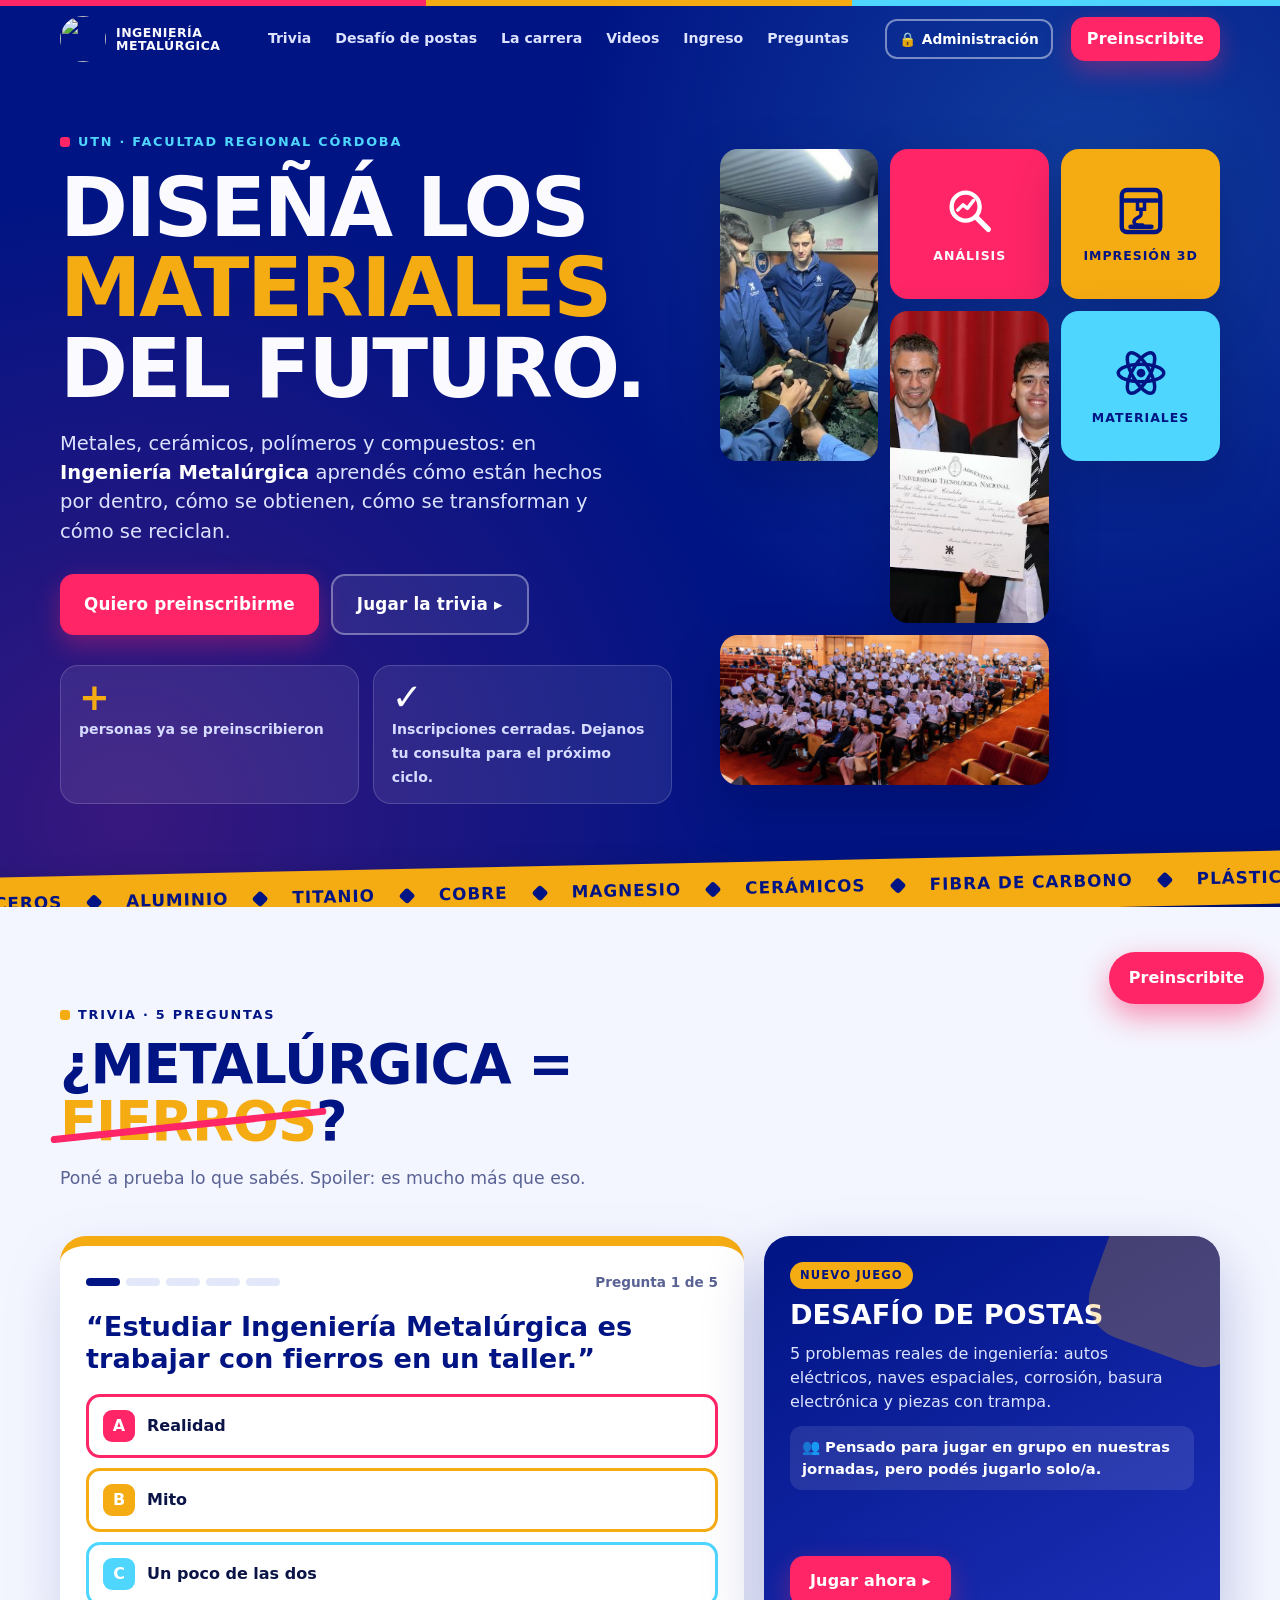
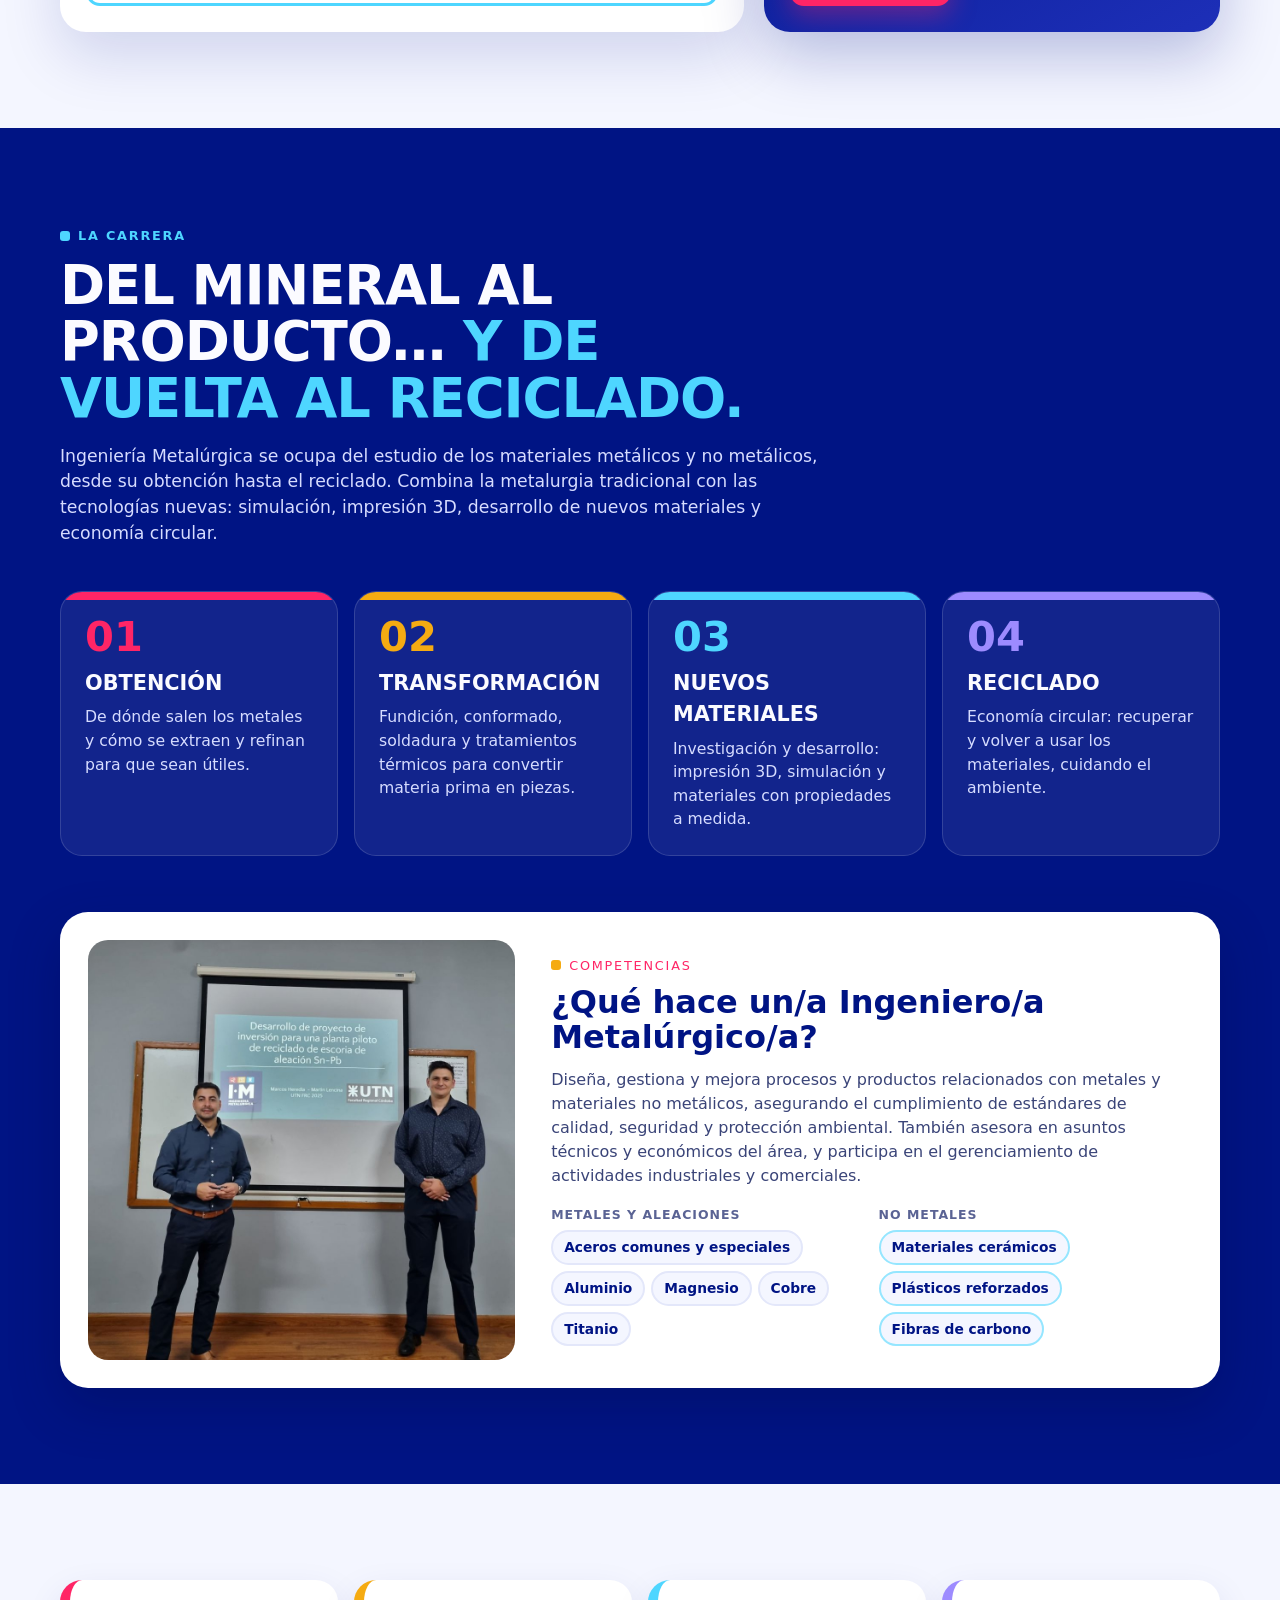
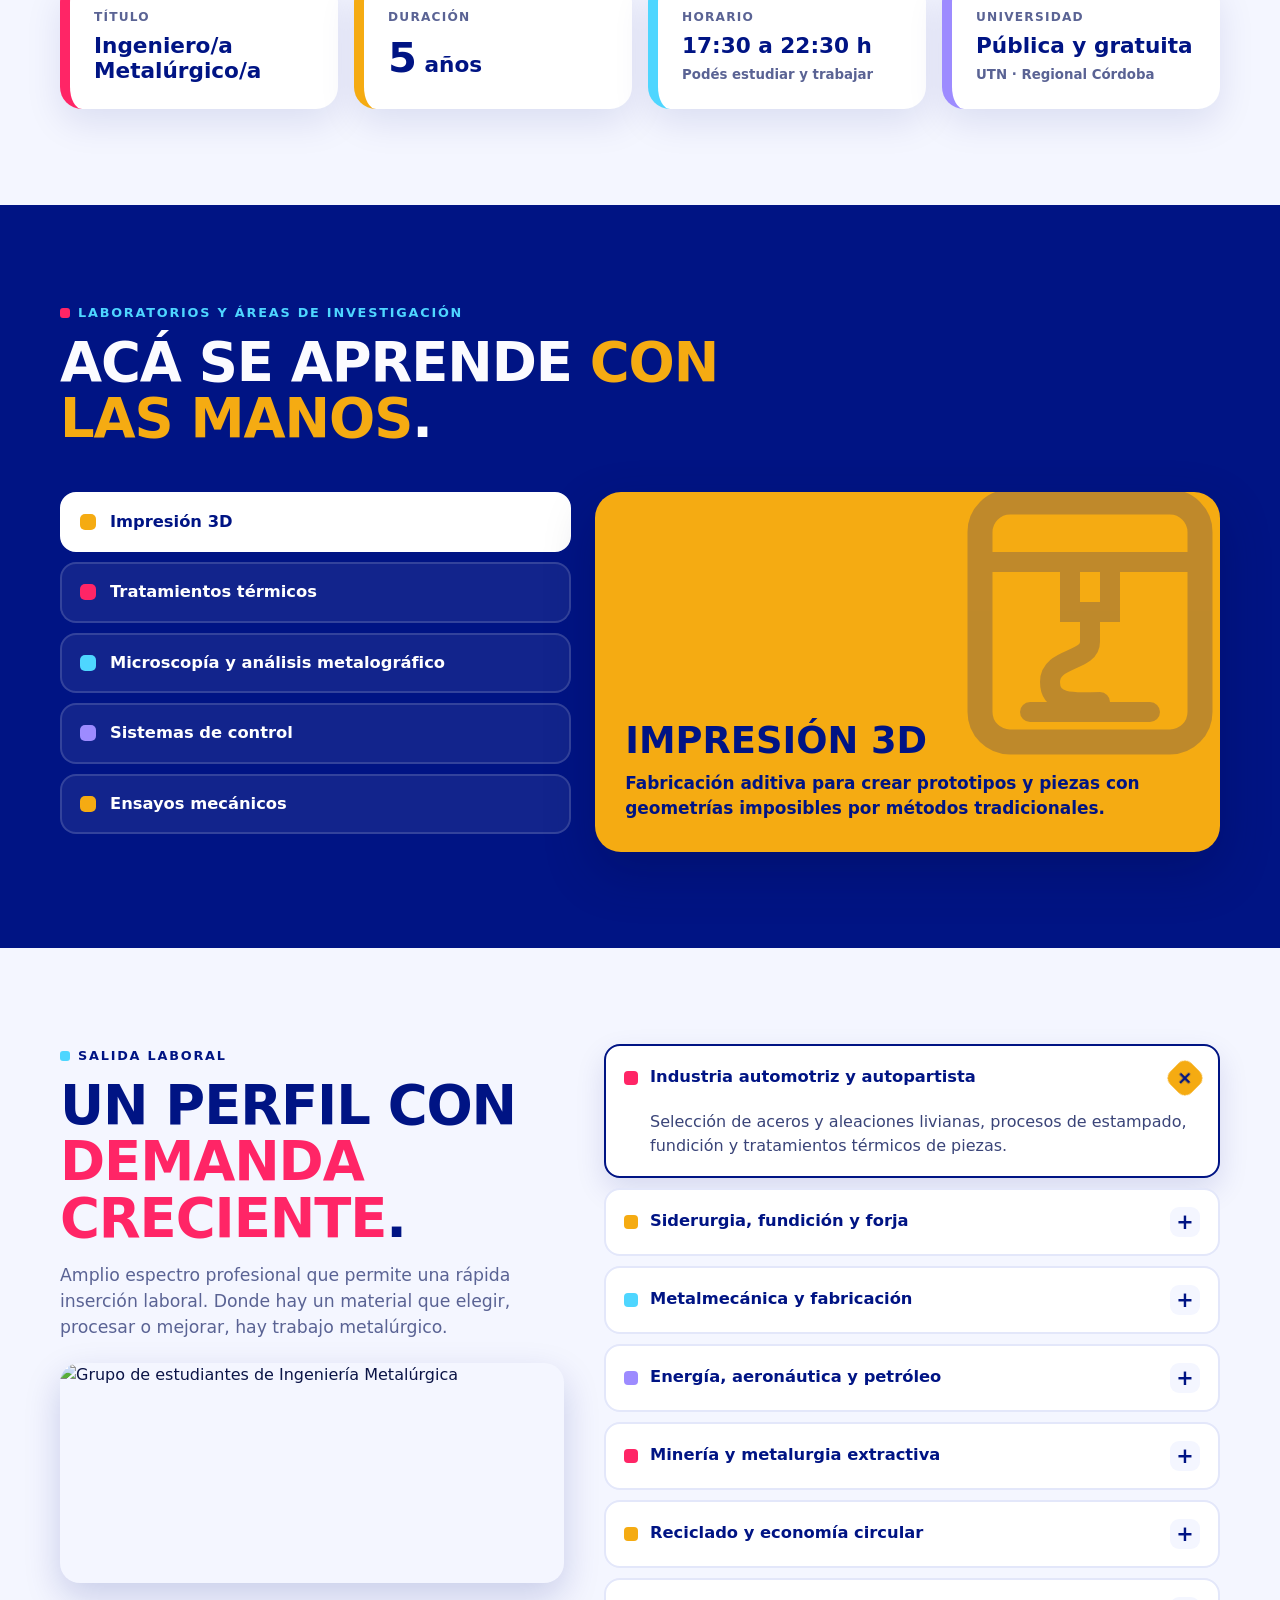
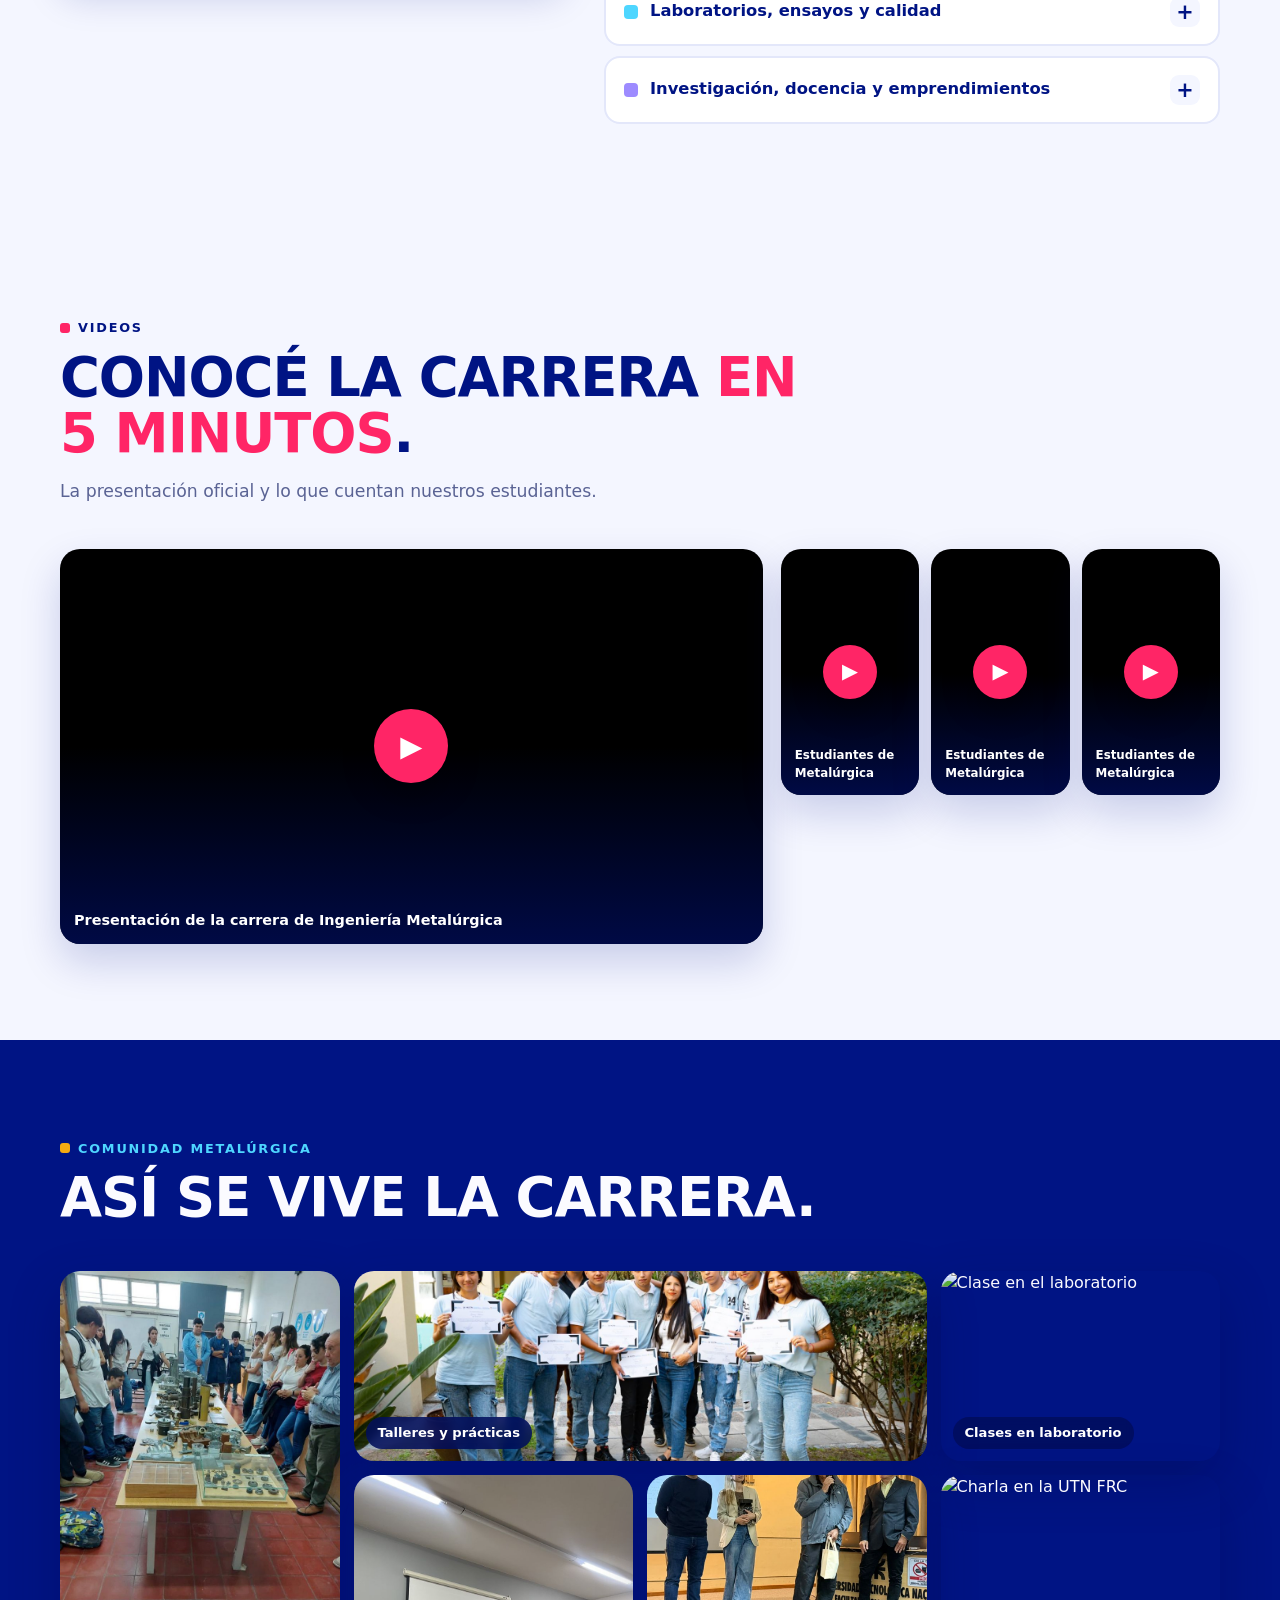
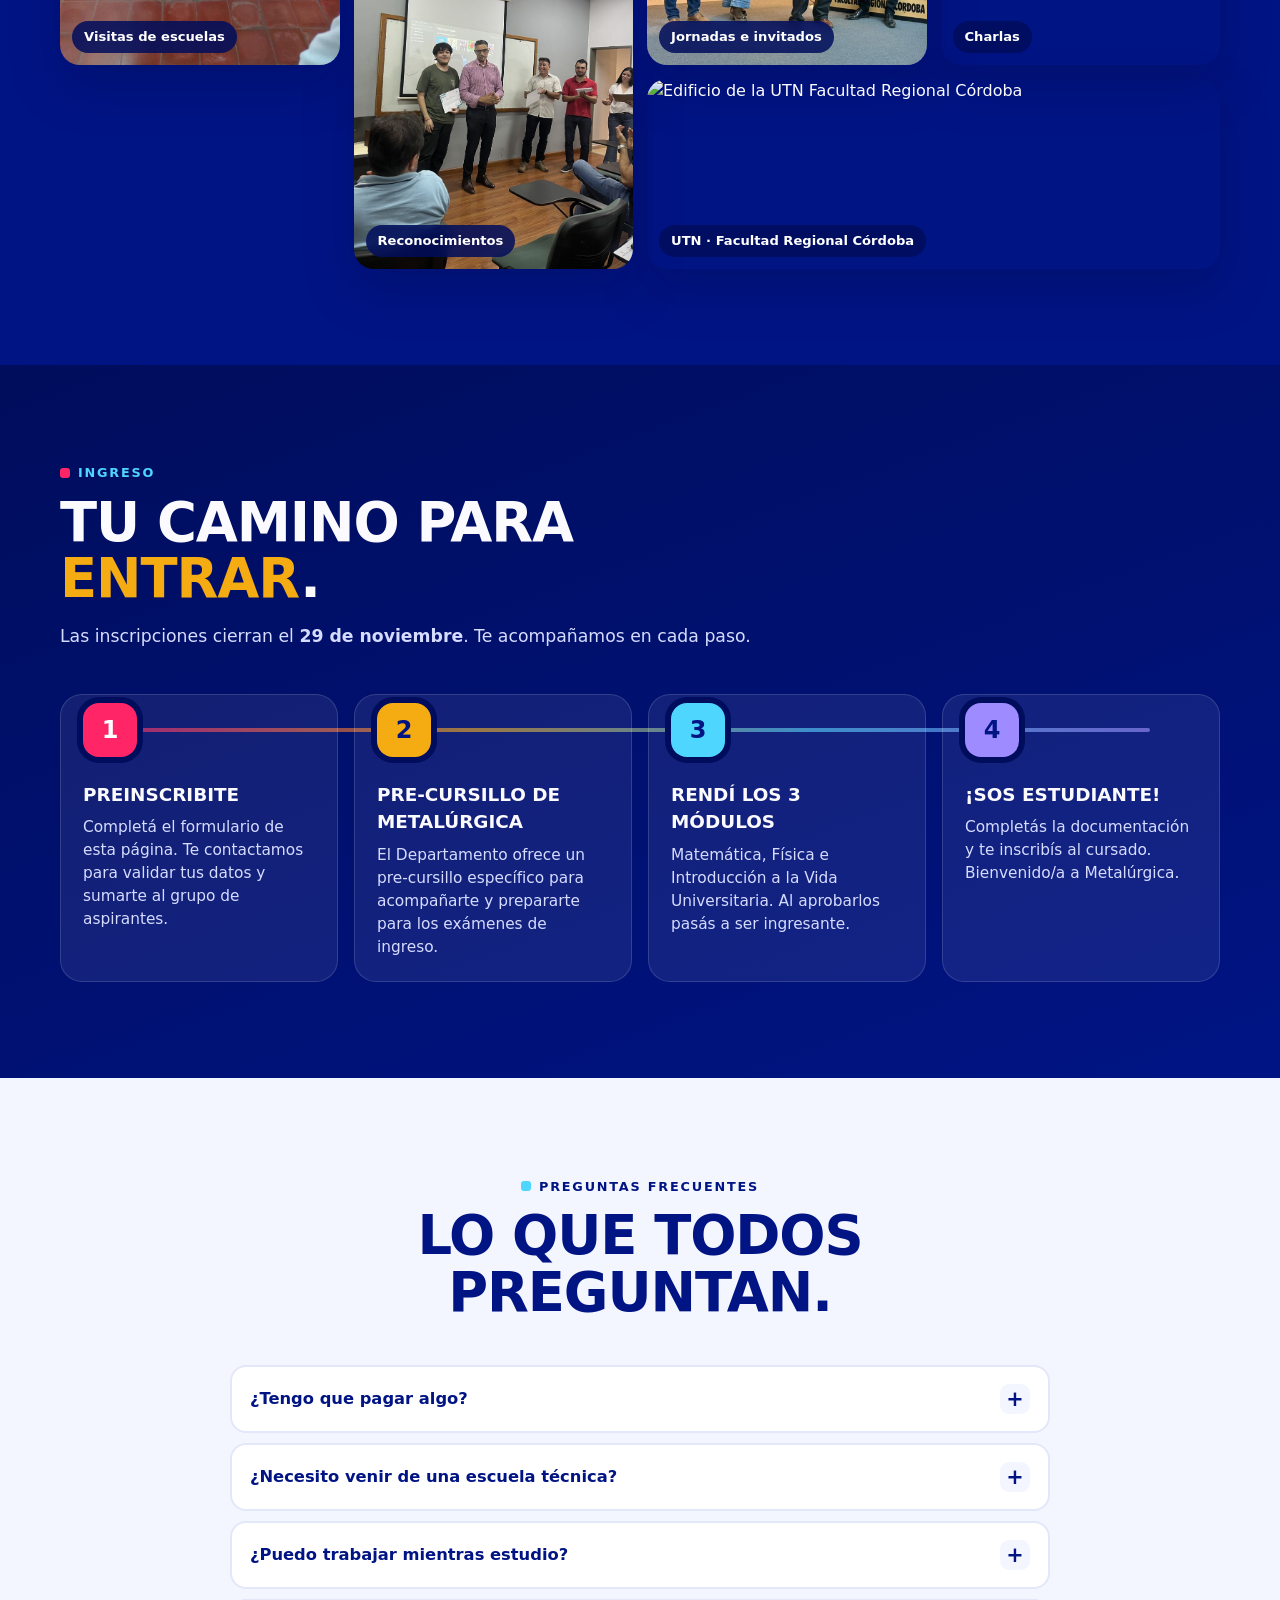
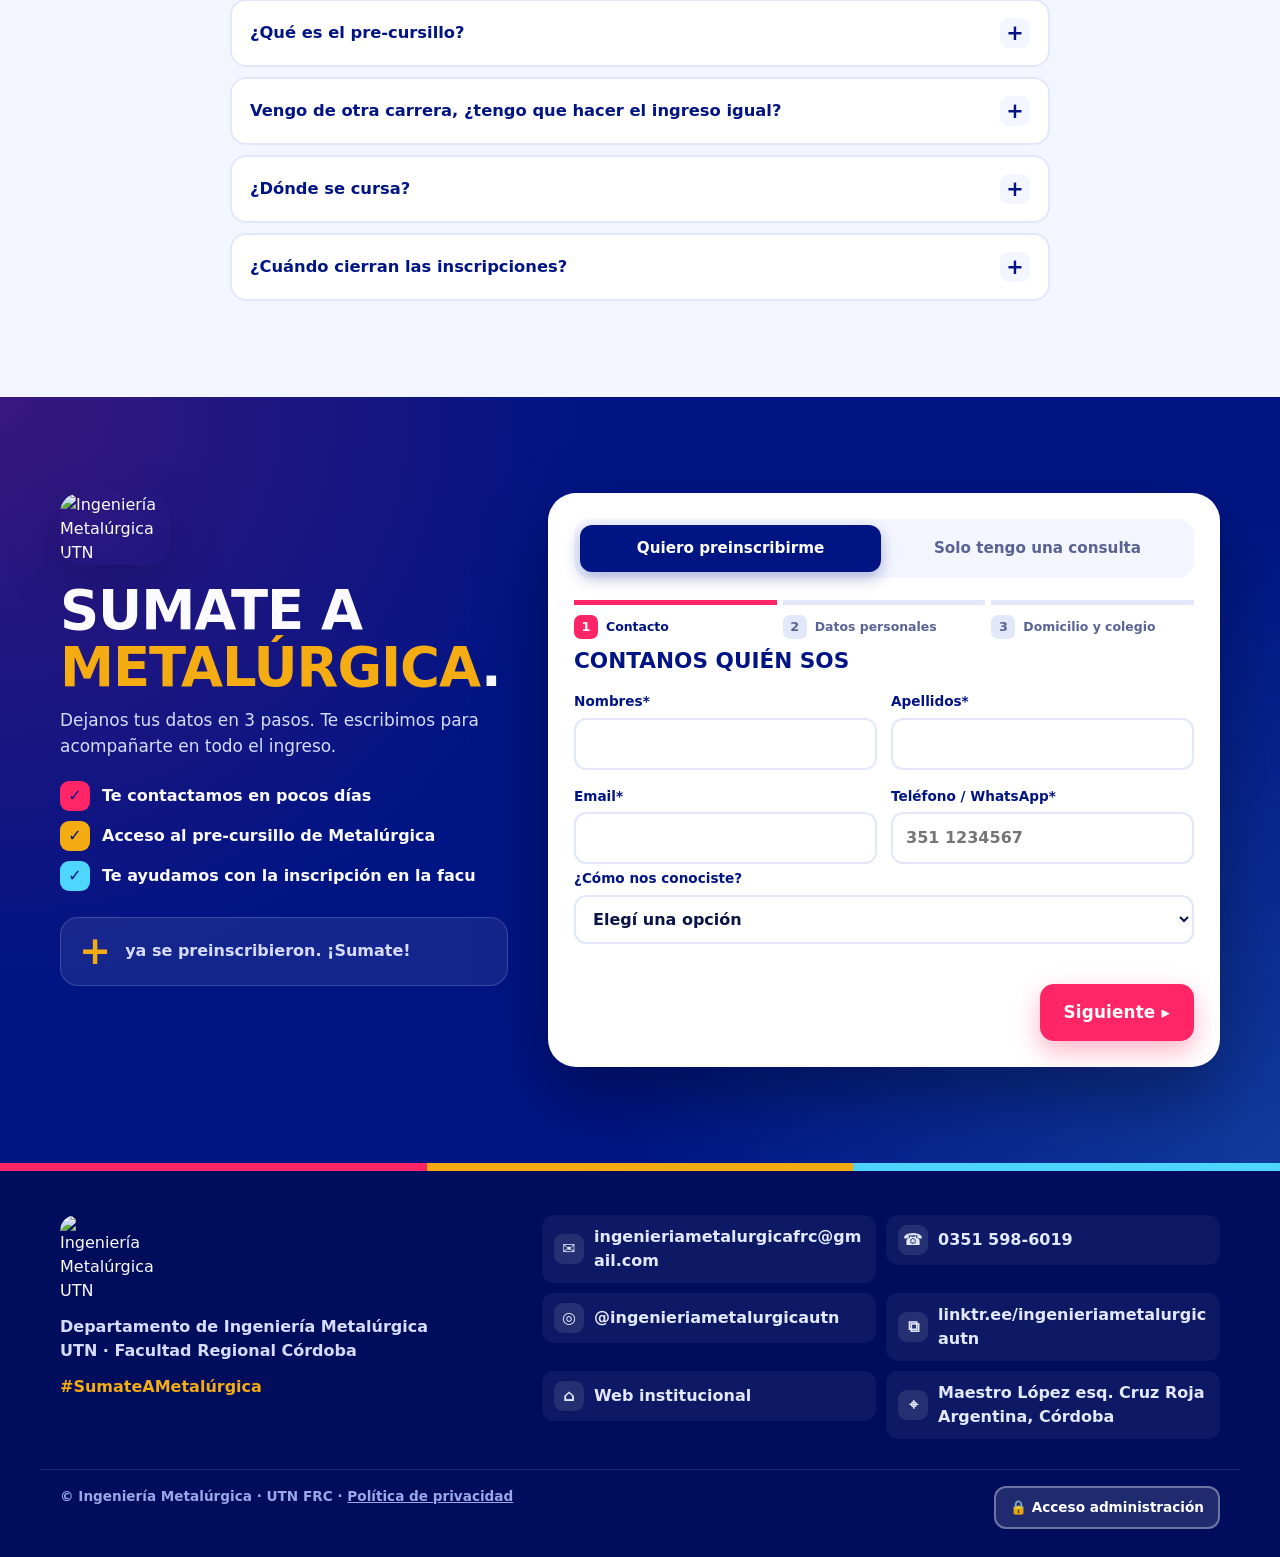
==== index.html @ 9fd419b0 "Web v2: postas, videos, fotos nuevas, panel con Google y roles" ====
<!doctype html>
<html lang="es">
<head>
<meta charset="utf-8">
<meta name="viewport" content="width=device-width, initial-scale=1, viewport-fit=cover">
<title>Ingeniería Metalúrgica · UTN Facultad Regional Córdoba · Preinscripción</title>
<meta name="description" content="Estudiá Ingeniería Metalúrgica en la UTN Facultad Regional Córdoba. Materiales metálicos y no metálicos, impresión 3D, simulación, nuevos materiales y economía circular. Preinscribite online.">
<meta name="theme-color" content="#001484">
<meta http-equiv="Content-Security-Policy" content="default-src 'self'; script-src 'self'; style-src 'self' 'unsafe-inline' https://fonts.googleapis.com; font-src https://fonts.gstatic.com; img-src 'self' data: https://i.ytimg.com; frame-src https://www.youtube-nocookie.com; connect-src https://script.google.com https://script.googleusercontent.com; base-uri 'self'; form-action 'none'">
<meta name="referrer" content="strict-origin-when-cross-origin">
<meta property="og:title" content="Ingeniería Metalúrgica · UTN FRC">
<meta property="og:description" content="Diseñá los materiales del futuro. Preinscribite a Ingeniería Metalúrgica en la UTN Córdoba.">
<meta property="og:image" content="assets/img/logo.jpg">
<link rel="icon" href="assets/img/logo-redondo.png">
<link rel="preconnect" href="https://fonts.googleapis.com">
<link rel="preconnect" href="https://fonts.gstatic.com" crossorigin>
<link href="https://fonts.googleapis.com/css2?family=Montserrat:wght@500;600;700;800;900&display=swap" rel="stylesheet">
<link rel="stylesheet" href="assets/css/estilos.css">
</head>
<body>

<!-- ============ NAVEGACIÓN ============ -->
<header class="nav" id="nav">
  <div class="nav-in">
    <a href="#inicio" class="brand"><img src="assets/img/logo-redondo.png" alt=""><span>Ingeniería<br>Metalúrgica</span></a>
    <nav class="links" id="links">
      <a href="#trivia">Trivia</a>
      <a href="postas.html">Desafío de postas</a>
      <a href="#carrera">La carrera</a>
      <a href="#videos">Videos</a>
      <a href="#ingreso">Ingreso</a>
      <a href="#faq">Preguntas</a>
      <a href="admin.html" class="nav-admin-m">🔒 Acceso administración</a>
    </nav>
    <a href="admin.html" class="nav-admin" title="Acceso administración">🔒 <span>Administración</span></a>
    <a href="#preinscripcion" class="btn btn-pink nav-cta">Preinscribite</a>
    <button class="burger" id="burger" aria-label="Abrir menú" aria-expanded="false"><span></span><span></span><span></span></button>
  </div>
</header>

<main>
<!-- ============ HERO ============ -->
<section class="hero" id="inicio">
  <div class="hero-in">
    <div class="hero-txt reveal">
      <p class="eyebrow"><span class="dot pink"></span>UTN · Facultad Regional Córdoba</p>
      <h1>Diseñá los <span class="hl">materiales</span> del futuro.</h1>
      <p class="lead">Metales, cerámicos, polímeros y compuestos: en <b>Ingeniería Metalúrgica</b> aprendés cómo están hechos por dentro, cómo se obtienen, cómo se transforman y cómo se reciclan.</p>
      <div class="hero-ctas">
        <a href="#preinscripcion" class="btn btn-pink btn-lg">Quiero preinscribirme</a>
        <a href="#trivia" class="btn btn-ghost btn-lg">Jugar la trivia ▸</a>
      </div>
      <div class="hero-stats">
        <div class="stat">
          <b id="contador">—</b>
          <span>personas ya se preinscribieron</span>
        </div>
        <div class="stat">
          <b id="dias">—</b>
          <span id="diasTxt">días para el cierre de inscripciones</span>
        </div>
      </div>
    </div>
    <div class="hero-mosaic reveal" aria-hidden="true">
      <div class="tile t-photo t1"><img src="assets/img/fundicion.jpg" alt=""></div>
      <div class="tile t-pink t2">
        <svg viewBox="0 0 64 64"><circle cx="27" cy="27" r="16" fill="none" stroke="#fff" stroke-width="5"/><path d="M39 39l14 14" stroke="#fff" stroke-width="6" stroke-linecap="round"/><path d="M18 31l6-6 5 4 7-9" fill="none" stroke="#fff" stroke-width="4" stroke-linecap="round" stroke-linejoin="round"/></svg>
        <span>Análisis</span>
      </div>
      <div class="tile t-amber t3">
        <svg viewBox="0 0 64 64"><rect x="10" y="8" width="44" height="48" rx="6" fill="none" stroke="#001484" stroke-width="5"/><path d="M10 20h44" stroke="#001484" stroke-width="5"/><path d="M28 20v10h8V20M32 30v6c0 4-8 3-8 8s6 4 10 4" fill="none" stroke="#001484" stroke-width="4" stroke-linecap="round"/><path d="M20 50h24" stroke="#001484" stroke-width="5" stroke-linecap="round"/></svg>
        <span>Impresión 3D</span>
      </div>
      <div class="tile t-photo t4"><img src="assets/img/colacion.jpg" alt=""></div>
      <div class="tile t-cyan t5">
        <svg viewBox="0 0 64 64"><g fill="none" stroke="#001484" stroke-width="4"><ellipse cx="32" cy="32" rx="26" ry="10"/><ellipse cx="32" cy="32" rx="26" ry="10" transform="rotate(60 32 32)"/><ellipse cx="32" cy="32" rx="26" ry="10" transform="rotate(120 32 32)"/></g><circle cx="32" cy="32" r="5" fill="#001484"/></svg>
        <span>Materiales</span>
      </div>
      <div class="tile t-photo t6"><img src="assets/img/ingreso-auditorio.jpg" alt=""></div>
    </div>
  </div>
  <div class="marquee" aria-hidden="true"><div class="marquee-in">
    <span>Aceros</span><i></i><span>Aluminio</span><i></i><span>Titanio</span><i></i><span>Cobre</span><i></i><span>Magnesio</span><i></i><span>Cerámicos</span><i></i><span>Fibra de carbono</span><i></i><span>Plásticos reforzados</span><i></i><span>Impresión 3D</span><i></i><span>Simulación</span><i></i><span>Reciclado</span><i></i>
    <span>Aceros</span><i></i><span>Aluminio</span><i></i><span>Titanio</span><i></i><span>Cobre</span><i></i><span>Magnesio</span><i></i><span>Cerámicos</span><i></i><span>Fibra de carbono</span><i></i><span>Plásticos reforzados</span><i></i><span>Impresión 3D</span><i></i><span>Simulación</span><i></i><span>Reciclado</span><i></i>
  </div></div>
</section>

<!-- ============ TRIVIA ============ -->
<section class="sec sec-light" id="trivia">
  <div class="wrap">
    <div class="sec-head reveal">
      <p class="eyebrow dark"><span class="dot amber"></span>Trivia · 5 preguntas</p>
      <h2>¿Metalúrgica = <span class="strike">fierros</span>?</h2>
      <p class="sec-sub">Poné a prueba lo que sabés. Spoiler: es mucho más que eso.</p>
    </div>
    <div class="quiz-row">
      <div class="quiz reveal" id="quiz">
        <div class="quiz-top"><div class="quiz-dots" id="qDots"></div><span class="quiz-n" id="qN"></span></div>
        <div id="qBody"></div>
      </div>
      <a class="postas-card reveal" href="postas.html">
        <span class="pc-tag">Nuevo juego</span>
        <h3>Desafío de Postas</h3>
        <p>5 problemas reales de ingeniería: autos eléctricos, naves espaciales, corrosión, basura electrónica y piezas con trampa.</p>
        <p class="pc-note">👥 Pensado para jugar en grupo en nuestras jornadas, pero podés jugarlo solo/a.</p>
        <span class="btn btn-pink">Jugar ahora ▸</span>
      </a>
    </div>
  </div>
</section>

<!-- ============ LA CARRERA ============ -->
<section class="sec" id="carrera">
  <div class="wrap">
    <div class="sec-head reveal">
      <p class="eyebrow"><span class="dot cyan"></span>La carrera</p>
      <h2>Del mineral al producto… <span class="hl-cyan">y de vuelta al reciclado.</span></h2>
      <p class="sec-sub light">Ingeniería Metalúrgica se ocupa del estudio de los materiales metálicos y no metálicos, desde su obtención hasta el reciclado. Combina la metalurgia tradicional con las tecnologías nuevas: simulación, impresión 3D, desarrollo de nuevos materiales y economía circular.</p>
    </div>
    <div class="cycle">
      <article class="ccard reveal" style="--c:var(--pink)"><span class="cnum">01</span><h3>Obtención</h3><p>De dónde salen los metales y cómo se extraen y refinan para que sean útiles.</p></article>
      <article class="ccard reveal" style="--c:var(--amber)"><span class="cnum">02</span><h3>Transformación</h3><p>Fundición, conformado, soldadura y tratamientos térmicos para convertir materia prima en piezas.</p></article>
      <article class="ccard reveal" style="--c:var(--cyan)"><span class="cnum">03</span><h3>Nuevos materiales</h3><p>Investigación y desarrollo: impresión 3D, simulación y materiales con propiedades a medida.</p></article>
      <article class="ccard reveal" style="--c:var(--violet)"><span class="cnum">04</span><h3>Reciclado</h3><p>Economía circular: recuperar y volver a usar los materiales, cuidando el ambiente.</p></article>
    </div>
    <div class="comp reveal">
      <div class="comp-img"><img src="assets/img/proyecto-reciclado.jpg" alt="Estudiantes presentando un proyecto de planta piloto de reciclado de escoria de aleación estaño-plomo"></div>
      <div class="comp-txt">
        <p class="eyebrow"><span class="dot amber"></span>Competencias</p>
        <h3>¿Qué hace un/a Ingeniero/a Metalúrgico/a?</h3>
        <p>Diseña, gestiona y mejora procesos y productos relacionados con metales y materiales no metálicos, asegurando el cumplimiento de estándares de calidad, seguridad y protección ambiental. También asesora en asuntos técnicos y económicos del área, y participa en el gerenciamiento de actividades industriales y comerciales.</p>
        <div class="mats">
          <div><b>Metales y aleaciones</b><span>Aceros comunes y especiales</span><span>Aluminio</span><span>Magnesio</span><span>Cobre</span><span>Titanio</span></div>
          <div><b>No metales</b><span>Materiales cerámicos</span><span>Plásticos reforzados</span><span>Fibras de carbono</span></div>
        </div>
      </div>
    </div>
  </div>
</section>

<!-- ============ DATOS ============ -->
<section class="sec sec-light" id="datos">
  <div class="wrap">
    <div class="facts">
      <div class="fact reveal" style="--c:var(--pink)"><span class="fk">Título</span><b>Ingeniero/a Metalúrgico/a</b></div>
      <div class="fact reveal" style="--c:var(--amber)"><span class="fk">Duración</span><b><span class="big">5</span> años</b></div>
      <div class="fact reveal" style="--c:var(--cyan)"><span class="fk">Horario</span><b>17:30 a 22:30 h</b><small>Podés estudiar y trabajar</small></div>
      <div class="fact reveal" style="--c:var(--violet)"><span class="fk">Universidad</span><b>Pública y gratuita</b><small>UTN · Regional Córdoba</small></div>
    </div>
  </div>
</section>

<!-- ============ LABORATORIOS ============ -->
<section class="sec" id="laboratorios">
  <div class="wrap">
    <div class="sec-head reveal">
      <p class="eyebrow"><span class="dot pink"></span>Laboratorios y áreas de investigación</p>
      <h2>Acá se aprende <span class="hl">con las manos</span>.</h2>
    </div>
    <div class="labs">
      <div class="labs-list reveal" role="tablist" id="labsList">
        <button class="lab on" data-i="0" role="tab" aria-selected="true"><i style="--c:var(--amber)"></i>Impresión 3D</button>
        <button class="lab" data-i="1" role="tab"><i style="--c:var(--pink)"></i>Tratamientos térmicos</button>
        <button class="lab" data-i="2" role="tab"><i style="--c:var(--cyan)"></i>Microscopía y análisis metalográfico</button>
        <button class="lab" data-i="3" role="tab"><i style="--c:var(--violet)"></i>Sistemas de control</button>
        <button class="lab" data-i="4" role="tab"><i style="--c:var(--amber)"></i>Ensayos mecánicos</button>
      </div>
      <div class="lab-view reveal" id="labView" role="tabpanel" aria-live="polite">
        <span id="labIcon"></span>
        <div id="labCap"><h3 id="labT"></h3><p id="labP"></p></div>
      </div>
    </div>
  </div>
</section>

<!-- ============ SALIDA LABORAL ============ -->
<section class="sec sec-light" id="salida">
  <div class="wrap two">
    <div class="sec-head reveal sticky">
      <p class="eyebrow dark"><span class="dot cyan"></span>Salida laboral</p>
      <h2>Un perfil con <span class="hl-pink">demanda creciente</span>.</h2>
      <p class="sec-sub">Amplio espectro profesional que permite una rápida inserción laboral. Donde hay un material que elegir, procesar o mejorar, hay trabajo metalúrgico.</p>
      <img class="side-photo" src="assets/img/grupo-visita.jpg" alt="Grupo de estudiantes de Ingeniería Metalúrgica">
    </div>
    <div class="acc reveal" id="accSalida">
      <details open><summary><i style="--c:var(--pink)"></i>Industria automotriz y autopartista</summary><p>Selección de aceros y aleaciones livianas, procesos de estampado, fundición y tratamientos térmicos de piezas.</p></details>
      <details><summary><i style="--c:var(--amber)"></i>Siderurgia, fundición y forja</summary><p>Producción y control de aceros y metales no ferrosos, diseño de moldes y procesos de colada.</p></details>
      <details><summary><i style="--c:var(--cyan)"></i>Metalmecánica y fabricación</summary><p>Mejora de procesos de conformado, soldadura, mecanizado y recubrimientos.</p></details>
      <details><summary><i style="--c:var(--violet)"></i>Energía, aeronáutica y petróleo</summary><p>Materiales que trabajan en condiciones extremas: alta temperatura, presión y corrosión.</p></details>
      <details><summary><i style="--c:var(--pink)"></i>Minería y metalurgia extractiva</summary><p>Obtención y refinación de metales a partir de minerales y concentrados.</p></details>
      <details><summary><i style="--c:var(--amber)"></i>Reciclado y economía circular</summary><p>Recuperación de metales de chatarra y residuos electrónicos, con menor consumo de energía.</p></details>
      <details><summary><i style="--c:var(--cyan)"></i>Laboratorios, ensayos y calidad</summary><p>Ensayos mecánicos, metalografía, análisis de falla y certificación de normas.</p></details>
      <details><summary><i style="--c:var(--violet)"></i>Investigación, docencia y emprendimientos</summary><p>Desarrollo de nuevos materiales, asesoramiento técnico-económico y proyectos propios.</p></details>
    </div>
  </div>
</section>

<!-- ============ VIDEOS ============ -->
<section class="sec sec-light" id="videos">
  <div class="wrap">
    <div class="sec-head reveal">
      <p class="eyebrow dark"><span class="dot pink"></span>Videos</p>
      <h2>Conocé la carrera <span class="hl-pink">en 5 minutos</span>.</h2>
      <p class="sec-sub">La presentación oficial y lo que cuentan nuestros estudiantes.</p>
    </div>
    <div class="videos">
      <div class="yt yt-main reveal" data-id="VTJWxqBt9OQ" data-title="Presentación de la carrera de Ingeniería Metalúrgica"></div>
      <div class="shorts">
        <div class="yt yt-short reveal" data-id="W7J1lLyAdlk" data-title="Estudiantes de Metalúrgica"></div>
        <div class="yt yt-short reveal" data-id="VxnbANZCEco" data-title="Estudiantes de Metalúrgica"></div>
        <div class="yt yt-short reveal" data-id="g4bguU-zBUE" data-title="Estudiantes de Metalúrgica"></div>
      </div>
    </div>
  </div>
</section>

<!-- ============ GALERÍA ============ -->
<section class="sec" id="vida">
  <div class="wrap">
    <div class="sec-head reveal">
      <p class="eyebrow"><span class="dot amber"></span>Comunidad Metalúrgica</p>
      <h2>Así se vive la carrera.</h2>
    </div>
    <div class="gallery">
      <figure class="g1 reveal"><img src="assets/img/visita-escuelas.jpg" alt="Estudiantes secundarios visitando el laboratorio de Metalúrgica" loading="lazy"><figcaption>Visitas de escuelas</figcaption></figure>
      <figure class="g2 reveal"><img src="assets/img/taller-certificados.jpg" alt="Estudiantes con sus certificados junto a docentes" loading="lazy"><figcaption>Talleres y prácticas</figcaption></figure>
      <figure class="g3 reveal"><img src="assets/img/lab-clase.jpg" alt="Clase en el laboratorio" loading="lazy"><figcaption>Clases en laboratorio</figcaption></figure>
      <figure class="g4 reveal"><img src="assets/img/certificado.jpg" alt="Estudiante recibiendo un certificado" loading="lazy"><figcaption>Reconocimientos</figcaption></figure>
      <figure class="g5 reveal"><img src="assets/img/jornada.jpg" alt="Jornada con invitados en la UTN FRC" loading="lazy"><figcaption>Jornadas e invitados</figcaption></figure>
      <figure class="g6 reveal"><img src="assets/img/charla.jpg" alt="Charla en la UTN FRC" loading="lazy"><figcaption>Charlas</figcaption></figure>
      <figure class="g7 reveal"><img src="assets/img/facultad.jpg" alt="Edificio de la UTN Facultad Regional Córdoba" loading="lazy"><figcaption>UTN · Facultad Regional Córdoba</figcaption></figure>
    </div>
  </div>
</section>

<!-- ============ INGRESO ============ -->
<section class="sec sec-navy2" id="ingreso">
  <div class="wrap">
    <div class="sec-head reveal">
      <p class="eyebrow"><span class="dot pink"></span>Ingreso</p>
      <h2>Tu camino para <span class="hl">entrar</span>.</h2>
      <p class="sec-sub light">Las inscripciones cierran el <b id="cierreTxt">29 de noviembre</b>. Te acompañamos en cada paso.</p>
    </div>
    <ol class="steps">
      <li class="step reveal" style="--c:var(--pink)"><span>1</span><h3>Preinscribite</h3><p>Completá el formulario de esta página. Te contactamos para validar tus datos y sumarte al grupo de aspirantes.</p></li>
      <li class="step reveal" style="--c:var(--amber)"><span>2</span><h3>Pre-cursillo de Metalúrgica</h3><p>El Departamento ofrece un pre-cursillo específico para acompañarte y prepararte para los exámenes de ingreso.</p></li>
      <li class="step reveal" style="--c:var(--cyan)"><span>3</span><h3>Rendí los 3 módulos</h3><p>Matemática, Física e Introducción a la Vida Universitaria. Al aprobarlos pasás a ser ingresante.</p></li>
      <li class="step reveal" style="--c:var(--violet)"><span>4</span><h3>¡Sos estudiante!</h3><p>Completás la documentación y te inscribís al cursado. Bienvenido/a a Metalúrgica.</p></li>
    </ol>
  </div>
</section>

<!-- ============ FAQ ============ -->
<section class="sec sec-light" id="faq">
  <div class="wrap narrow">
    <div class="sec-head reveal center">
      <p class="eyebrow dark"><span class="dot cyan"></span>Preguntas frecuentes</p>
      <h2>Lo que todos preguntan.</h2>
    </div>
    <div class="acc acc-faq reveal">
      <details><summary>¿Tengo que pagar algo?</summary><p>No. La UTN es una universidad pública y la carrera de grado es gratuita.</p></details>
      <details><summary>¿Necesito venir de una escuela técnica?</summary><p>No. Muchos estudiantes vienen de secundarios no técnicos. El pre-cursillo y el cursillo de ingreso están pensados para que todos lleguen con las bases necesarias.</p></details>
      <details><summary>¿Puedo trabajar mientras estudio?</summary><p>El cursado es de 17:30 a 22:30 h, un horario que muchos estudiantes combinan con su trabajo.</p></details>
      <details><summary>¿Qué es el pre-cursillo?</summary><p>Es un acompañamiento específico que ofrece el Departamento de Ingeniería Metalúrgica a sus aspirantes, para prepararlos para los módulos de ingreso.</p></details>
      <details><summary>Vengo de otra carrera, ¿tengo que hacer el ingreso igual?</summary><p>Depende de tu situación: en algunos casos el ingreso puede aprobarse por equivalencia. Escribinos y lo revisamos con vos.</p></details>
      <details><summary>¿Dónde se cursa?</summary><p>En la UTN Facultad Regional Córdoba, Maestro López esq. Cruz Roja Argentina, Ciudad Universitaria, Córdoba.</p></details>
      <details><summary>¿Cuándo cierran las inscripciones?</summary><p>El <b class="cierre-inline">29 de noviembre</b>. No lo dejes para último momento: preinscribite y te ayudamos con todo el trámite.</p></details>
    </div>
  </div>
</section>

<!-- ============ FORMULARIO ============ -->
<section class="sec form-sec" id="preinscripcion">
  <div class="wrap form-wrap">
    <aside class="form-side reveal">
      <img src="assets/img/logo.jpg" alt="Ingeniería Metalúrgica UTN" class="form-logo">
      <h2>Sumate a <span class="hl">Metalúrgica</span>.</h2>
      <p>Dejanos tus datos en 3 pasos. Te escribimos para acompañarte en todo el ingreso.</p>
      <ul class="perks">
        <li><i style="--c:var(--pink)">✓</i>Te contactamos en pocos días</li>
        <li><i style="--c:var(--amber)">✓</i>Acceso al pre-cursillo de Metalúrgica</li>
        <li><i style="--c:var(--cyan)">✓</i>Te ayudamos con la inscripción en la facu</li>
      </ul>
      <div class="side-count"><b id="contador2">—</b><span>ya se preinscribieron. ¡Sumate!</span></div>
    </aside>

    <div class="form-card reveal" id="formCard">
      <div class="modes" role="tablist">
        <button class="mode on" data-mode="pre" role="tab" aria-selected="true">Quiero preinscribirme</button>
        <button class="mode" data-mode="consulta" role="tab" aria-selected="false">Solo tengo una consulta</button>
      </div>

      <form id="form" novalidate>
        <input type="text" name="website" id="website" tabindex="-1" autocomplete="off" class="hp" aria-hidden="true">
        <div class="progress" id="progress"><div class="pstep on"><span>1</span>Contacto</div><div class="pstep"><span>2</span>Datos personales</div><div class="pstep"><span>3</span>Domicilio y colegio</div></div>

        <!-- Paso 1 -->
        <fieldset class="fstep on" data-step="1">
          <legend>Contanos quién sos</legend>
          <div class="grid2">
            <label>Nombres*<input name="nombres" required autocomplete="given-name"></label>
            <label>Apellidos*<input name="apellidos" required autocomplete="family-name"></label>
            <label>Email*<input name="email" type="email" required autocomplete="email" inputmode="email"></label>
            <label>Teléfono / WhatsApp*<input name="telefono" type="tel" required autocomplete="tel" inputmode="tel" placeholder="351 1234567"></label>
          </div>
          <label>¿Cómo nos conociste?
            <select name="origen">
              <option value="">Elegí una opción</option>
              <option>Instagram / redes</option><option>Charla en mi colegio</option><option>Prácticas universitarias</option>
              <option>Feria o evento</option><option>Amigo/a o familiar</option><option>Web de la UTN</option><option>Otro</option>
            </select>
          </label>
          <label class="only-consulta">Tu consulta*<textarea name="consulta" rows="4" placeholder="Escribinos lo que quieras saber"></textarea></label>
        </fieldset>

        <!-- Paso 2 -->
        <fieldset class="fstep" data-step="2">
          <legend>Datos para la inscripción</legend>
          <p class="hint">Son los mismos que pide la facultad: así te ayudamos a completar el trámite.</p>
          <div class="grid2">
            <label class="span2">CUIL*<input name="cuil" inputmode="numeric" required placeholder="20-12345678-3" maxlength="13"><small class="fhelp">Lo encontrás en tu DNI o en <a href="https://www.anses.gob.ar/consulta/constancia-de-cuil" target="_blank" rel="noopener">ANSES</a>. Con el CUIL ya tenemos tu DNI.</small></label>
            <label>Fecha de nacimiento*<input name="nacimiento" type="date" required></label>
            <label>Estado civil*
              <select name="estadoCivil" required><option value="">Elegí</option><option>Soltero/a</option><option>Casado/a</option><option>Separado/a</option><option>Divorciado/a</option><option>Viudo/a</option><option>Unión de hecho</option><option>Unión civil</option></select>
            </label>
            <label>Nacionalidad*
              <select name="nacionalidad" required><option value="">Elegí</option><option>Nativo</option><option>Extranjero</option><option>Extranjero temporal</option><option>Naturalizado</option><option>Por opción</option></select>
            </label>
            <label>País*<input name="pais" required value="Argentina" autocomplete="country-name"></label>
          </div>
        </fieldset>

        <!-- Paso 3 -->
        <fieldset class="fstep" data-step="3">
          <legend>Dónde vivís y estudiás</legend>
          <div class="grid2">
            <label class="span2">Dirección*<input name="direccion" required autocomplete="street-address" placeholder="Calle y número"></label>
            <label>Barrio*<input name="barrio" required></label>
            <label>Localidad*<input name="localidad" required autocomplete="address-level2"></label>
            <label>Provincia*<input name="provincia" required value="Córdoba" autocomplete="address-level1"></label>
            <label>Código postal*<input name="cp" required inputmode="numeric" autocomplete="postal-code"></label>
            <label class="span2">Colegio secundario*<input name="colegio" required placeholder="Nombre del colegio"></label>
            <label>¿Es secundario técnico?
              <select name="tecnico"><option value="">Elegí</option><option>Sí</option><option>No</option></select>
            </label>
            <label>Secundario
              <select name="egreso"><option value="">Elegí</option><option>Estoy cursando el último año</option><option>Ya terminé</option><option>Adeudo materias</option></select>
            </label>
          </div>
          <label>¿Querés contarnos algo más? <span class="opt">(opcional)</span><textarea name="consultaPre" rows="3" placeholder="Dudas, si venís de otra carrera, etc."></textarea></label>
          <label class="check"><input type="checkbox" name="acepto" required> <span>Acepto que el Departamento de Ingeniería Metalúrgica de la UTN FRC use mis datos solo para acompañarme en el ingreso, según la <a href="privacidad.html" target="_blank">política de privacidad</a> (Ley 25.326).</span></label>
        </fieldset>

        <p class="ferr" id="ferr" role="alert"></p>
        <div class="factions">
          <button type="button" class="btn btn-ghost-dark" id="bBack" hidden>◂ Atrás</button>
          <button type="button" class="btn btn-pink btn-lg" id="bNext">Siguiente ▸</button>
        </div>
      </form>

      <div class="done" id="done" hidden>
        <div class="done-badge">✓</div>
        <h3 id="doneT">¡Listo! Ya estás adentro.</h3>
        <p id="doneP">Te enviamos un email de confirmación. En breve te contactamos.</p>
        <div class="done-count"><b id="contador3">—</b><span>preinscriptos y contando</span></div>
        <a class="btn btn-pink" href="https://www.instagram.com/ingenieriametalurgicautn/" target="_blank" rel="noopener">Seguinos en Instagram</a>
      </div>
    </div>
  </div>
</section>
</main>

<!-- ============ CONTACTO ============ -->
<footer class="foot" id="contacto">
  <div class="stripe"><span></span><span></span><span></span></div>
  <div class="wrap foot-in">
    <div class="foot-brand">
      <img src="assets/img/logo.jpg" alt="Ingeniería Metalúrgica UTN">
      <p>Departamento de Ingeniería Metalúrgica<br>UTN · Facultad Regional Córdoba</p>
      <p class="tag">#SumateAMetalúrgica</p>
    </div>
    <ul class="foot-links">
      <li><a href="mailto:ingenieriametalurgicafrc@gmail.com"><i>✉</i>ingenieriametalurgicafrc@gmail.com</a></li>
      <li><a href="tel:+543515986019"><i>☎</i>0351 598-6019</a></li>
      <li><a href="https://www.instagram.com/ingenieriametalurgicautn/" target="_blank" rel="noopener"><i>◎</i>@ingenieriametalurgicautn</a></li>
      <li><a href="https://linktr.ee/ingenieriametalurgicautn" target="_blank" rel="noopener"><i>⧉</i>linktr.ee/ingenieriametalurgicautn</a></li>
      <li><a href="https://www.institucional.frc.utn.edu.ar/metalurgica/" target="_blank" rel="noopener"><i>⌂</i>Web institucional</a></li>
      <li><a href="https://www.google.com/maps/search/?api=1&query=UTN+Facultad+Regional+C%C3%B3rdoba+Maestro+L%C3%B3pez+y+Cruz+Roja+Argentina" target="_blank" rel="noopener"><i>⌖</i>Maestro López esq. Cruz Roja Argentina, Córdoba</a></li>
    </ul>
  </div>
  <div class="wrap foot-bottom"><span>© Ingeniería Metalúrgica · UTN FRC · <a href="privacidad.html">Política de privacidad</a></span><a class="foot-admin" href="admin.html">🔒 Acceso administración</a></div>
</footer>

<a href="#preinscripcion" class="fab" id="fab">Preinscribite</a>

<script src="assets/js/config.js"></script>
<script src="assets/js/sitio.js"></script>
</body>
</html>
---- assets/css/estilos.css ----
/* Ingeniería Metalúrgica · UTN FRC — estilos de la web pública */
:root{
  --navy:#001484; --navy-2:#0A22A0; --navy-3:#000D5C;
  --pink:#FF2566; --amber:#F5AB12; --cyan:#4ED6FF; --violet:#9D8BFF; --green:#12B76A;
  --ink:#0B1446; --muted:#5A6394; --soft:#D6DCFF; --light:#F4F6FF; --white:#FBFBFF; --line:#E3E7FA;
  --r:22px; --shadow:0 20px 50px rgba(0,8,60,.25);
}
*{box-sizing:border-box;margin:0;padding:0}
[hidden]{display:none!important}
html{scroll-behavior:smooth;scroll-padding-top:84px}
body{font-family:Montserrat,system-ui,-apple-system,"Segoe UI",sans-serif;background:var(--navy);color:var(--white);line-height:1.5;-webkit-font-smoothing:antialiased;overflow-x:hidden}
img{max-width:100%;display:block}
a{color:inherit}
button,input,select,textarea{font:inherit}
button{cursor:pointer}
.wrap{max-width:1200px;margin:0 auto;padding:0 20px}
.wrap.narrow{max-width:860px}

/* Botones */
.btn{display:inline-flex;align-items:center;justify-content:center;gap:8px;border:0;border-radius:14px;padding:13px 20px;font-weight:800;text-decoration:none;letter-spacing:.01em;transition:transform .15s, box-shadow .2s, background .2s}
.btn:hover{transform:translateY(-2px)}
.btn:active{transform:translateY(0)}
.btn-lg{padding:16px 24px;font-size:1.05rem}
.btn-pink{background:var(--pink);color:#fff;box-shadow:0 10px 26px rgba(255,37,102,.35)}
.btn-pink:hover{box-shadow:0 14px 32px rgba(255,37,102,.5)}
.btn-ghost{background:rgba(255,255,255,.08);color:#fff;border:2px solid rgba(255,255,255,.35)}
.btn-ghost:hover{background:rgba(255,255,255,.16)}
.btn-ghost-dark{background:var(--light);color:var(--navy);border:2px solid var(--line)}
.btn:disabled{opacity:.5;cursor:default;transform:none}

/* Navegación */
.nav{position:fixed;inset:0 0 auto 0;z-index:50;transition:background .3s, box-shadow .3s}
.nav.solid{background:rgba(0,13,92,.92);backdrop-filter:blur(10px);box-shadow:0 6px 24px rgba(0,0,0,.25)}
.nav::before{content:"";display:block;height:6px;background:linear-gradient(90deg,var(--pink) 0 33.3%,var(--amber) 33.3% 66.6%,var(--cyan) 66.6%)}
.nav-in{max-width:1200px;margin:0 auto;padding:10px 20px;display:flex;align-items:center;gap:18px}
.brand{display:flex;align-items:center;gap:10px;text-decoration:none;font-weight:900;text-transform:uppercase;font-size:.78rem;line-height:1.05;letter-spacing:.04em}
.brand img{width:46px;height:46px;border-radius:50%}
.links{display:flex;gap:4px;margin-left:auto}
.links a{text-decoration:none;font-weight:700;font-size:.92rem;padding:8px 12px;border-radius:10px;color:#DDE3FF}
.links a:hover,.links a.on{background:rgba(255,255,255,.12);color:#fff}
.nav-cta{padding:10px 16px}
.burger{display:none;margin-left:auto;background:none;border:0;width:44px;height:44px;flex-direction:column;justify-content:center;gap:6px;align-items:center}
.burger span{width:24px;height:3px;border-radius:3px;background:#fff;transition:transform .2s, opacity .2s}
.burger[aria-expanded="true"] span:nth-child(1){transform:translateY(9px) rotate(45deg)}
.burger[aria-expanded="true"] span:nth-child(2){opacity:0}
.burger[aria-expanded="true"] span:nth-child(3){transform:translateY(-9px) rotate(-45deg)}

/* Hero */
.hero{position:relative;padding:130px 0 0;overflow:hidden;
  background:radial-gradient(circle at 85% 20%,rgba(78,214,255,.22),transparent 40%),radial-gradient(circle at 10% 90%,rgba(255,37,102,.22),transparent 45%),var(--navy)}
.hero-in{max-width:1200px;margin:0 auto;padding:0 20px 60px;display:grid;grid-template-columns:1.1fr .9fr;gap:48px;align-items:center}
.eyebrow{display:inline-flex;align-items:center;gap:8px;font-weight:800;font-size:.8rem;letter-spacing:.14em;text-transform:uppercase;color:var(--cyan)}
.eyebrow.dark{color:var(--navy)}
.dot{width:10px;height:10px;border-radius:3px;display:inline-block}
.dot.pink{background:var(--pink)}.dot.amber{background:var(--amber)}.dot.cyan{background:var(--cyan)}
.hero h1{font-weight:900;font-size:clamp(2.6rem,6.4vw,5.2rem);line-height:.98;letter-spacing:-.03em;margin-top:14px;text-transform:uppercase}
.hl{color:var(--amber)}.hl-cyan{color:var(--cyan)}.hl-pink{color:var(--pink)}
.lead{margin-top:20px;font-size:clamp(1.02rem,2.2vw,1.22rem);color:#DDE3FF;font-weight:500;max-width:580px}
.lead b{color:#fff}
.hero-ctas{display:flex;flex-wrap:wrap;gap:12px;margin-top:28px}
.hero-stats{display:flex;flex-wrap:wrap;gap:14px;margin-top:30px}
.stat{background:rgba(255,255,255,.08);border:1px solid rgba(255,255,255,.16);border-radius:18px;padding:14px 18px;min-width:200px;flex:1}
.stat b{display:block;font-size:2.3rem;font-weight:900;line-height:1;color:#fff;font-variant-numeric:tabular-nums}
.stat:first-child b{color:var(--amber)}
.stat span{font-weight:600;font-size:.88rem;color:var(--soft)}
.hero-mosaic{display:grid;grid-template-columns:repeat(3,1fr);grid-auto-rows:150px;gap:12px}
.tile{border-radius:18px;overflow:hidden;position:relative;box-shadow:var(--shadow)}
.tile img{width:100%;height:100%;object-fit:cover;transition:transform .6s}
.tile:hover img{transform:scale(1.06)}
.t-pink{background:var(--pink)}.t-amber{background:var(--amber);color:var(--navy)}.t-cyan{background:var(--cyan);color:var(--navy)}
.t-pink,.t-amber,.t-cyan{display:flex;flex-direction:column;align-items:center;justify-content:center;gap:8px;font-weight:900;text-transform:uppercase;font-size:.78rem;letter-spacing:.08em}
.tile svg{width:56px;height:56px}
.t1{grid-row:span 2}.t4{grid-row:span 2}.t6{grid-column:span 2}
.t2{animation:float 6s ease-in-out infinite}.t3{animation:float 6s ease-in-out -2s infinite}.t5{animation:float 6s ease-in-out -4s infinite}
@keyframes float{50%{transform:translateY(-8px)}}
.marquee{background:var(--amber);color:var(--navy);overflow:hidden;white-space:nowrap;transform:rotate(-1.2deg);margin:0 -20px -10px;padding:14px 0;box-shadow:0 10px 30px rgba(0,0,0,.25)}
.marquee-in{display:inline-flex;align-items:center;gap:26px;animation:marquee 38s linear infinite;font-weight:900;text-transform:uppercase;letter-spacing:.06em;font-size:1.05rem}
.marquee i{width:12px;height:12px;background:var(--navy);border-radius:3px;transform:rotate(45deg)}
@keyframes marquee{to{transform:translateX(-50%)}}

/* Secciones */
.sec{padding:96px 0;position:relative}
.sec-light{background:var(--light);color:var(--ink)}
.sec-navy2{background:linear-gradient(160deg,var(--navy-3),var(--navy))}
.sec-head{max-width:760px;margin-bottom:44px}
.sec-head.center{margin-left:auto;margin-right:auto;text-align:center}
.sec h2{font-weight:900;font-size:clamp(2rem,4.6vw,3.4rem);line-height:1.04;letter-spacing:-.02em;margin-top:10px;text-transform:uppercase}
.sec-light h2{color:var(--navy)}
.sec-sub{margin-top:16px;font-size:1.08rem;font-weight:500;color:var(--muted)}
.sec-sub.light{color:var(--soft)}
.strike{position:relative;color:var(--amber);white-space:nowrap}
.strike::after{content:"";position:absolute;left:-4%;right:-4%;top:52%;height:.12em;background:var(--pink);transform:rotate(-6deg);border-radius:4px}

/* Trivia */
.quiz{max-width:780px;background:#fff;border-radius:26px;box-shadow:0 24px 60px rgba(0,20,132,.15);padding:26px;border-top:10px solid var(--amber)}
.quiz-top{display:flex;align-items:center;justify-content:space-between;gap:10px;margin-bottom:18px}
.quiz-dots{display:flex;gap:6px}
.quiz-dots i{width:34px;height:8px;border-radius:99px;background:var(--line);transition:background .3s}
.quiz-dots i.ok{background:var(--green)}.quiz-dots i.no{background:var(--pink)}.quiz-dots i.cur{background:var(--navy)}
.quiz-n{font-weight:800;color:var(--muted);font-size:.85rem}
.qq{font-weight:900;color:var(--navy);font-size:clamp(1.25rem,3vw,1.7rem);line-height:1.2}
.qops{display:grid;gap:10px;margin-top:18px}
.qop{display:flex;gap:12px;align-items:center;width:100%;text-align:left;background:#fff;border:3px solid var(--c);border-radius:14px;padding:13px 14px;font-weight:700;color:var(--ink);font-size:1rem;transition:background .15s, transform .1s}
.qop:hover:not(:disabled){background:color-mix(in srgb,var(--c) 12%,#fff)}
.qop .l{flex:none;width:32px;height:32px;border-radius:9px;background:var(--c);color:#fff;display:grid;place-items:center;font-weight:900}
.qop:disabled{cursor:default}
.qop.right{background:#E7F8EF;border-color:var(--green)}.qop.right .l{background:var(--green)}
.qop.wrong{background:#FFE8EE;border-color:var(--pink)}
.qop.dim{opacity:.45}
.qexp{margin-top:16px;border-radius:16px;background:var(--navy);color:#fff;padding:16px 18px;animation:drop .35s ease}
.qexp b{display:block;color:var(--amber);font-size:1.15rem;margin-bottom:4px}
.qexp p{color:#E3E8FF}
.qnext{margin-top:14px;display:flex;justify-content:flex-end}
.qend{text-align:center;padding:10px}
.qend .score{font-size:4.2rem;font-weight:900;color:var(--navy);line-height:1}
.qend h3{font-weight:900;color:var(--pink);font-size:1.5rem;margin-top:8px}
.qend p{color:var(--muted);font-weight:600;margin:10px auto 18px;max-width:480px}
.qend .btns{display:flex;gap:10px;justify-content:center;flex-wrap:wrap}
@keyframes drop{from{opacity:0;transform:translateY(-8px)}}

/* Ciclo de la carrera */
.cycle{display:grid;grid-template-columns:repeat(4,1fr);gap:16px}
.ccard{background:rgba(255,255,255,.07);border:1px solid rgba(255,255,255,.14);border-radius:var(--r);padding:24px;position:relative;overflow:hidden;transition:transform .25s, background .25s}
.ccard::before{content:"";position:absolute;inset:0 0 auto 0;height:8px;background:var(--c)}
.ccard:hover{transform:translateY(-6px);background:rgba(255,255,255,.12)}
.cnum{font-weight:900;font-size:2.6rem;color:var(--c);line-height:1}
.ccard h3{font-weight:900;font-size:1.3rem;margin:10px 0 6px;text-transform:uppercase}
.ccard p{color:var(--soft);font-weight:500;font-size:.98rem}
.comp{display:grid;grid-template-columns:.8fr 1.2fr;gap:36px;align-items:center;margin-top:56px;background:#fff;color:var(--ink);border-radius:28px;padding:28px;box-shadow:var(--shadow)}
.comp-img img{border-radius:20px;width:100%;height:100%;max-height:420px;object-fit:cover}
.comp h3{font-weight:900;color:var(--navy);font-size:clamp(1.4rem,2.6vw,2rem);line-height:1.1;margin:8px 0 12px}
.comp p{color:#3A4478;font-weight:500}
.comp .eyebrow{color:var(--pink)}
.mats{display:grid;grid-template-columns:1fr 1fr;gap:14px;margin-top:18px}
.mats div{display:flex;flex-wrap:wrap;gap:6px;align-content:flex-start}
.mats b{width:100%;font-weight:900;text-transform:uppercase;font-size:.78rem;letter-spacing:.08em;color:var(--muted)}
.mats span{background:var(--light);border:2px solid var(--line);border-radius:99px;padding:5px 11px;font-weight:700;font-size:.86rem;color:var(--navy)}
.mats div:last-child span{border-color:color-mix(in srgb,var(--cyan) 60%,#fff)}

/* Datos */
.facts{display:grid;grid-template-columns:repeat(4,1fr);gap:16px}
.fact{background:#fff;border-radius:var(--r);padding:24px;border-left:10px solid var(--c);box-shadow:0 14px 36px rgba(0,20,132,.1)}
.fk{font-weight:800;text-transform:uppercase;letter-spacing:.1em;font-size:.76rem;color:var(--muted)}
.fact b{display:block;font-weight:900;color:var(--navy);font-size:1.35rem;line-height:1.15;margin-top:6px}
.fact .big{font-size:2.6rem}
.fact small{display:block;margin-top:6px;font-weight:600;color:var(--muted)}

/* Laboratorios */
.labs{display:grid;grid-template-columns:.9fr 1.1fr;gap:24px;align-items:stretch}
.labs-list{display:grid;gap:10px;align-content:start}
.lab{display:flex;align-items:center;gap:14px;text-align:left;background:rgba(255,255,255,.07);border:2px solid rgba(255,255,255,.14);color:#fff;border-radius:16px;padding:16px 18px;font-weight:800;font-size:1.02rem;transition:background .2s, border-color .2s, transform .15s}
.lab i{width:16px;height:16px;border-radius:5px;background:var(--c);flex:none}
.lab:hover{transform:translateX(4px)}
.lab.on{background:#fff;color:var(--navy);border-color:#fff}
.lab-view{position:relative;border-radius:26px;overflow:hidden;min-height:360px;background:var(--lc,var(--amber));color:var(--navy);display:flex;flex-direction:column;justify-content:flex-end;padding:30px;box-shadow:var(--shadow);transition:background .35s}
.lab-view svg{position:absolute;right:-30px;top:-30px;width:320px;height:320px;opacity:.22}
.lab-view h3{font-weight:900;font-size:clamp(1.6rem,3vw,2.3rem);line-height:1.05;text-transform:uppercase;position:relative}
.lab-view p{position:relative;font-weight:600;font-size:1.06rem;margin-top:10px;max-width:520px}
.lab-view.dark{color:#fff}
.lab-anim{animation:drop .35s ease}

/* Acordeones */
.two{display:grid;grid-template-columns:.9fr 1.1fr;gap:40px;align-items:start}
.sticky{position:sticky;top:110px}
.side-photo{border-radius:20px;margin-top:22px;box-shadow:0 14px 36px rgba(0,20,132,.18);width:100%;height:220px;object-fit:cover}
.acc{display:grid;gap:10px}
.acc details{background:#fff;border-radius:16px;border:2px solid var(--line);overflow:hidden;transition:border-color .2s, box-shadow .2s}
.acc details[open]{border-color:var(--navy);box-shadow:0 12px 30px rgba(0,20,132,.12)}
.acc summary{list-style:none;cursor:pointer;display:flex;align-items:center;gap:12px;padding:17px 18px;font-weight:800;color:var(--navy);font-size:1.02rem}
.acc summary::-webkit-details-marker{display:none}
.acc summary i{width:14px;height:14px;border-radius:4px;background:var(--c);flex:none}
.acc summary::after{content:"+";margin-left:auto;width:30px;height:30px;flex:none;border-radius:9px;background:var(--light);color:var(--navy);display:grid;place-items:center;font-size:1.3rem;font-weight:900;transition:transform .25s, background .2s}
.acc details[open] summary::after{transform:rotate(45deg);background:var(--amber)}
.acc details p{padding:0 18px 18px 44px;color:#3A4478;font-weight:500;animation:drop .3s ease}
.acc-faq details p{padding-left:18px}

/* Galería */
.gallery{display:grid;grid-template-columns:repeat(4,1fr);grid-auto-rows:190px;gap:14px}
.gallery figure{position:relative;border-radius:20px;overflow:hidden;box-shadow:var(--shadow)}
.gallery img{width:100%;height:100%;object-fit:cover;transition:transform .6s}
.gallery figure:hover img{transform:scale(1.07)}
.gallery figcaption{position:absolute;left:12px;bottom:12px;background:rgba(0,13,92,.85);backdrop-filter:blur(4px);color:#fff;font-weight:800;font-size:.82rem;padding:6px 12px;border-radius:99px}
.g1{grid-row:span 2}.g2{grid-column:span 2}.g4{grid-row:span 2}.g7{grid-column:span 2}

/* Ingreso */
.steps{list-style:none;display:grid;grid-template-columns:repeat(4,1fr);gap:16px;counter-reset:s;position:relative}
.steps::before{content:"";position:absolute;left:6%;right:6%;top:34px;height:4px;background:linear-gradient(90deg,var(--pink),var(--amber),var(--cyan),var(--violet));border-radius:4px;opacity:.6}
.step{position:relative;background:rgba(255,255,255,.07);border:1px solid rgba(255,255,255,.14);border-radius:var(--r);padding:22px;padding-top:86px}
.step span{position:absolute;top:8px;left:22px;width:54px;height:54px;border-radius:16px;background:var(--c);color:var(--navy);display:grid;place-items:center;font-weight:900;font-size:1.5rem;box-shadow:0 0 0 6px var(--navy-3)}
.step:first-child span{color:#fff}
.step h3{font-weight:900;font-size:1.15rem;text-transform:uppercase}
.step p{margin-top:8px;color:var(--soft);font-weight:500;font-size:.96rem}

/* Formulario */
.form-sec{background:radial-gradient(circle at 0% 0%,rgba(255,37,102,.22),transparent 40%),radial-gradient(circle at 100% 100%,rgba(78,214,255,.2),transparent 45%),var(--navy)}
.form-wrap{display:grid;grid-template-columns:.8fr 1.2fr;gap:40px;align-items:start}
.form-side h2{margin-top:18px}
.form-side p{color:var(--soft);font-weight:500;margin-top:12px;font-size:1.06rem}
.form-logo{width:110px;border-radius:20px;box-shadow:var(--shadow)}
.perks{list-style:none;display:grid;gap:10px;margin-top:22px}
.perks li{display:flex;gap:12px;align-items:center;font-weight:700}
.perks i{font-style:normal;width:30px;height:30px;border-radius:9px;background:var(--c);color:var(--navy);display:grid;place-items:center;font-weight:900;flex:none}
.side-count{margin-top:26px;display:flex;align-items:center;gap:14px;background:rgba(255,255,255,.08);border-radius:18px;padding:14px 18px;border:1px solid rgba(255,255,255,.16)}
.side-count b{font-size:2.4rem;font-weight:900;color:var(--amber);line-height:1}
.side-count span{font-weight:700;color:var(--soft)}
.form-card{background:#fff;color:var(--ink);border-radius:28px;padding:26px;box-shadow:0 30px 70px rgba(0,0,0,.35)}
.modes{display:grid;grid-template-columns:1fr 1fr;gap:6px;background:var(--light);padding:6px;border-radius:16px}
.mode{border:0;background:transparent;border-radius:12px;padding:12px;font-weight:800;color:var(--muted);font-size:.95rem}
.mode.on{background:var(--navy);color:#fff;box-shadow:0 6px 16px rgba(0,20,132,.3)}
.progress{display:flex;gap:6px;margin:22px 0 6px}
.pstep{flex:1;display:flex;align-items:center;gap:8px;font-weight:800;font-size:.78rem;color:var(--muted);border-top:5px solid var(--line);padding-top:10px;transition:color .2s, border-color .2s}
.pstep span{width:24px;height:24px;border-radius:7px;background:var(--line);display:grid;place-items:center;font-size:.8rem;flex:none}
.pstep.on{color:var(--navy);border-color:var(--pink)}.pstep.on span{background:var(--pink);color:#fff}
.pstep.ok{border-color:var(--green)}.pstep.ok span{background:var(--green);color:#fff}
.fstep{border:0;display:none}
.fstep.on{display:block;animation:drop .35s ease}
legend{font-weight:900;color:var(--navy);font-size:1.35rem;margin:14px 0 10px;text-transform:uppercase}
.hint{color:var(--muted);font-weight:600;font-size:.92rem;margin-bottom:10px}
.grid2{display:grid;grid-template-columns:1fr 1fr;gap:12px 14px}
.span2{grid-column:span 2}
label{display:block;font-weight:800;font-size:.85rem;color:var(--navy);margin-top:4px}
label .opt{color:var(--muted);font-weight:600}
input,select,textarea{display:block;width:100%;margin-top:6px;border:2px solid var(--line);border-radius:12px;padding:12px 13px;font-size:1rem;color:var(--ink);background:#fff;font-weight:600;transition:border-color .2s, box-shadow .2s}
textarea{resize:vertical}
input:focus,select:focus,textarea:focus{outline:none;border-color:var(--cyan);box-shadow:0 0 0 4px rgba(78,214,255,.25)}
.invalid{border-color:var(--pink)!important;background:#FFF5F8}
.check{display:flex;gap:10px;align-items:flex-start;font-weight:600;color:#3A4478;margin-top:14px}
.check input{width:20px;height:20px;margin-top:2px;flex:none;accent-color:var(--pink)}
.hp{position:absolute;left:-9999px;width:1px;height:1px;opacity:0}
.only-consulta{display:none}
.mode-consulta .only-consulta{display:block}
.mode-consulta .progress{display:none}
.ferr{color:#C4003A;font-weight:800;min-height:1.4em;margin-top:12px}
.factions{display:flex;justify-content:space-between;gap:10px;margin-top:6px}
.factions .btn-pink{margin-left:auto}
.done{text-align:center;padding:20px 6px;animation:drop .4s ease}
.done-badge{width:90px;height:90px;border-radius:26px;background:var(--green);color:#fff;font-size:3rem;font-weight:900;display:grid;place-items:center;margin:0 auto;animation:pop .6s cubic-bezier(.2,1.5,.4,1)}
@keyframes pop{from{transform:scale(.3);opacity:0}}
.done h3{font-weight:900;color:var(--navy);font-size:1.7rem;margin-top:16px;text-transform:uppercase}
.done p{color:var(--muted);font-weight:600;margin-top:8px}
.done-count{margin:20px auto;display:inline-flex;align-items:center;gap:12px;background:var(--light);border-radius:16px;padding:12px 18px}
.done-count b{font-size:2.6rem;font-weight:900;color:var(--pink);line-height:1}
.done-count span{font-weight:800;color:var(--navy)}

/* Footer */
.foot{background:var(--navy-3)}
.stripe{display:flex;height:8px}.stripe span{flex:1}
.stripe span:nth-child(1){background:var(--pink)}.stripe span:nth-child(2){background:var(--amber)}.stripe span:nth-child(3){background:var(--cyan)}
.foot-in{display:grid;grid-template-columns:.8fr 1.2fr;gap:30px;padding-top:44px;padding-bottom:30px}
.foot-brand img{width:96px;border-radius:16px}
.foot-brand p{margin-top:12px;color:var(--soft);font-weight:600}
.foot-brand .tag{color:var(--amber);font-weight:900}
.foot-links{list-style:none;display:grid;grid-template-columns:1fr 1fr;gap:10px}
.foot-links a{display:flex;gap:10px;align-items:center;text-decoration:none;font-weight:700;color:#E3E8FF;padding:10px 12px;border-radius:12px;background:rgba(255,255,255,.05);word-break:break-word}
.foot-links a:hover{background:rgba(255,255,255,.12)}
.foot-links i{font-style:normal;width:30px;height:30px;border-radius:9px;background:rgba(255,255,255,.1);display:grid;place-items:center;flex:none}
.foot-bottom{display:flex;justify-content:space-between;gap:10px;flex-wrap:wrap;padding-top:16px;padding-bottom:28px;border-top:1px solid rgba(255,255,255,.1);color:#9AA6E8;font-size:.85rem;font-weight:600}
.foot-bottom a{color:#9AA6E8}

/* Botón flotante */
.fab{position:fixed;right:16px;bottom:16px;z-index:40;background:var(--pink);color:#fff;text-decoration:none;font-weight:900;padding:14px 20px;border-radius:99px;box-shadow:0 12px 30px rgba(255,37,102,.5);transform:translateY(120px);transition:transform .35s}
.fab.on{transform:none}

/* Animación de entrada */
.reveal{opacity:0;transform:translateY(26px);transition:opacity .7s ease, transform .7s ease}
.reveal.in{opacity:1;transform:none}

.confetti{position:fixed;top:-20px;width:10px;height:16px;border-radius:3px;z-index:200;pointer-events:none;animation:fall linear forwards}
@keyframes fall{to{transform:translateY(110vh) rotate(720deg)}}

/* Responsive */
@media (max-width:1020px){
  .links{display:none;position:absolute;top:100%;left:0;right:0;flex-direction:column;background:rgba(0,13,92,.98);padding:10px 16px 18px;gap:2px}
  .links.open{display:flex}
  .links a{padding:14px}
  .burger{display:flex;margin-left:0}
  .nav-cta{margin-left:auto}
  .hero-in,.comp,.labs,.two,.form-wrap,.foot-in{grid-template-columns:1fr}
  .cycle,.facts,.steps{grid-template-columns:1fr 1fr}
  .steps::before{display:none}
  .sticky{position:static}
  .hero-mosaic{grid-auto-rows:120px}
}
@media (max-width:640px){
  .sec{padding:70px 0}
  .hero{padding-top:110px}
  .nav-cta{display:none}
  .burger{margin-left:auto}
  .cycle,.facts,.steps,.grid2,.mats,.foot-links{grid-template-columns:1fr}
  .span2{grid-column:auto}
  .gallery{grid-template-columns:1fr 1fr;grid-auto-rows:150px}
  .g2,.g7{grid-column:span 2}
  .hero-mosaic{grid-auto-rows:96px;gap:8px}
  .tile svg{width:38px;height:38px}
  .quiz,.form-card,.comp{padding:18px}
  .pstep{font-size:0}.pstep span{font-size:.8rem}
  .stat{min-width:0}
}
@media (prefers-reduced-motion:reduce){
  *{animation:none!important;transition:none!important}
  .reveal{opacity:1;transform:none}
}

/* ===== v2 ===== */
.nav-admin{display:inline-flex;align-items:center;gap:6px;margin-left:8px;text-decoration:none;font-weight:800;font-size:.86rem;color:#fff;border:2px solid rgba(255,255,255,.45);border-radius:12px;padding:8px 12px;transition:background .2s,border-color .2s}
.nav-admin:hover{background:rgba(255,255,255,.14);border-color:#fff}
.nav-admin-m{display:none}
.quiz-row{display:grid;grid-template-columns:1.5fr 1fr;gap:20px;align-items:stretch}
.quiz-row .quiz{max-width:none}
.postas-card{display:flex;flex-direction:column;gap:12px;text-decoration:none;color:#fff;border-radius:26px;padding:26px;background:linear-gradient(150deg,var(--navy) 0%,#1d2fb8 100%);box-shadow:0 24px 60px rgba(0,20,132,.25);position:relative;overflow:hidden;transition:transform .25s}
.postas-card:hover{transform:translateY(-4px)}
.postas-card::after{content:"";position:absolute;right:-40px;top:-40px;width:160px;height:160px;border-radius:40px;background:var(--amber);opacity:.25;transform:rotate(20deg)}
.pc-tag{align-self:flex-start;background:var(--amber);color:var(--navy);font-weight:900;font-size:.72rem;letter-spacing:.1em;text-transform:uppercase;padding:5px 10px;border-radius:99px}
.postas-card h3{font-weight:900;font-size:1.7rem;line-height:1.05;text-transform:uppercase}
.postas-card p{color:#DDE3FF;font-weight:500}
.postas-card .pc-note{background:rgba(255,255,255,.1);border-radius:12px;padding:10px 12px;font-weight:700;color:#fff;font-size:.92rem}
.postas-card .btn{align-self:flex-start;margin-top:auto}
.fhelp{display:block;margin-top:6px;font-weight:600;font-size:.78rem;color:var(--muted)}
.fhelp a{color:var(--navy)}
.check a{color:var(--navy);font-weight:800}
.videos{display:grid;grid-template-columns:1.6fr 1fr;gap:18px;align-items:start}
.shorts{display:grid;grid-template-columns:repeat(3,1fr);gap:12px}
.yt{position:relative;border-radius:20px;overflow:hidden;background:#000 center/cover no-repeat;box-shadow:0 18px 40px rgba(0,20,132,.18);cursor:pointer}
.yt-main{aspect-ratio:16/9}
.yt-short{aspect-ratio:9/16}
.yt::before{content:"";position:absolute;inset:0;background:linear-gradient(180deg,transparent 50%,rgba(0,13,92,.75))}
.yt button{position:absolute;inset:0;margin:auto;width:74px;height:74px;border-radius:50%;border:0;background:var(--pink);color:#fff;font-size:1.8rem;box-shadow:0 10px 30px rgba(0,0,0,.4);transition:transform .2s}
.yt-short button{width:54px;height:54px;font-size:1.3rem}
.yt:hover button{transform:scale(1.08)}
.yt span{position:absolute;left:14px;right:14px;bottom:12px;color:#fff;font-weight:800;font-size:.9rem}
.yt-short span{font-size:.74rem}
.yt iframe{position:absolute;inset:0;width:100%;height:100%;border:0}
.lab-view.has-photo{background:var(--navy-3)!important;color:#fff}
.lab-view .lab-photo{position:absolute;inset:0;width:100%;height:100%;object-fit:cover}
.lab-view.has-photo::before{content:"";position:absolute;inset:0;background:linear-gradient(180deg,rgba(0,13,92,.05) 30%,rgba(0,13,92,.92));z-index:0}
.lab-view.has-photo svg{display:none}
.foot-admin{display:inline-flex;align-items:center;gap:6px;background:rgba(255,255,255,.12);border:2px solid rgba(255,255,255,.35);color:#fff!important;text-decoration:none;font-weight:800;padding:9px 14px;border-radius:12px}
.foot-admin:hover{background:rgba(255,255,255,.2)}
@media (max-width:1020px){
  .nav-admin{display:none}
  .nav-admin-m{display:block;margin-top:6px;border-top:1px solid rgba(255,255,255,.15);color:var(--amber)!important}
  .quiz-row,.videos{grid-template-columns:1fr}
}
@media (max-width:640px){ .shorts{gap:8px} .yt-short button{width:44px;height:44px} }
.links a{white-space:nowrap;padding:8px 10px;font-size:.88rem}
@media (max-width:1240px) and (min-width:1021px){ .links a{padding:8px 7px;font-size:.82rem} .nav-admin span{display:none} }
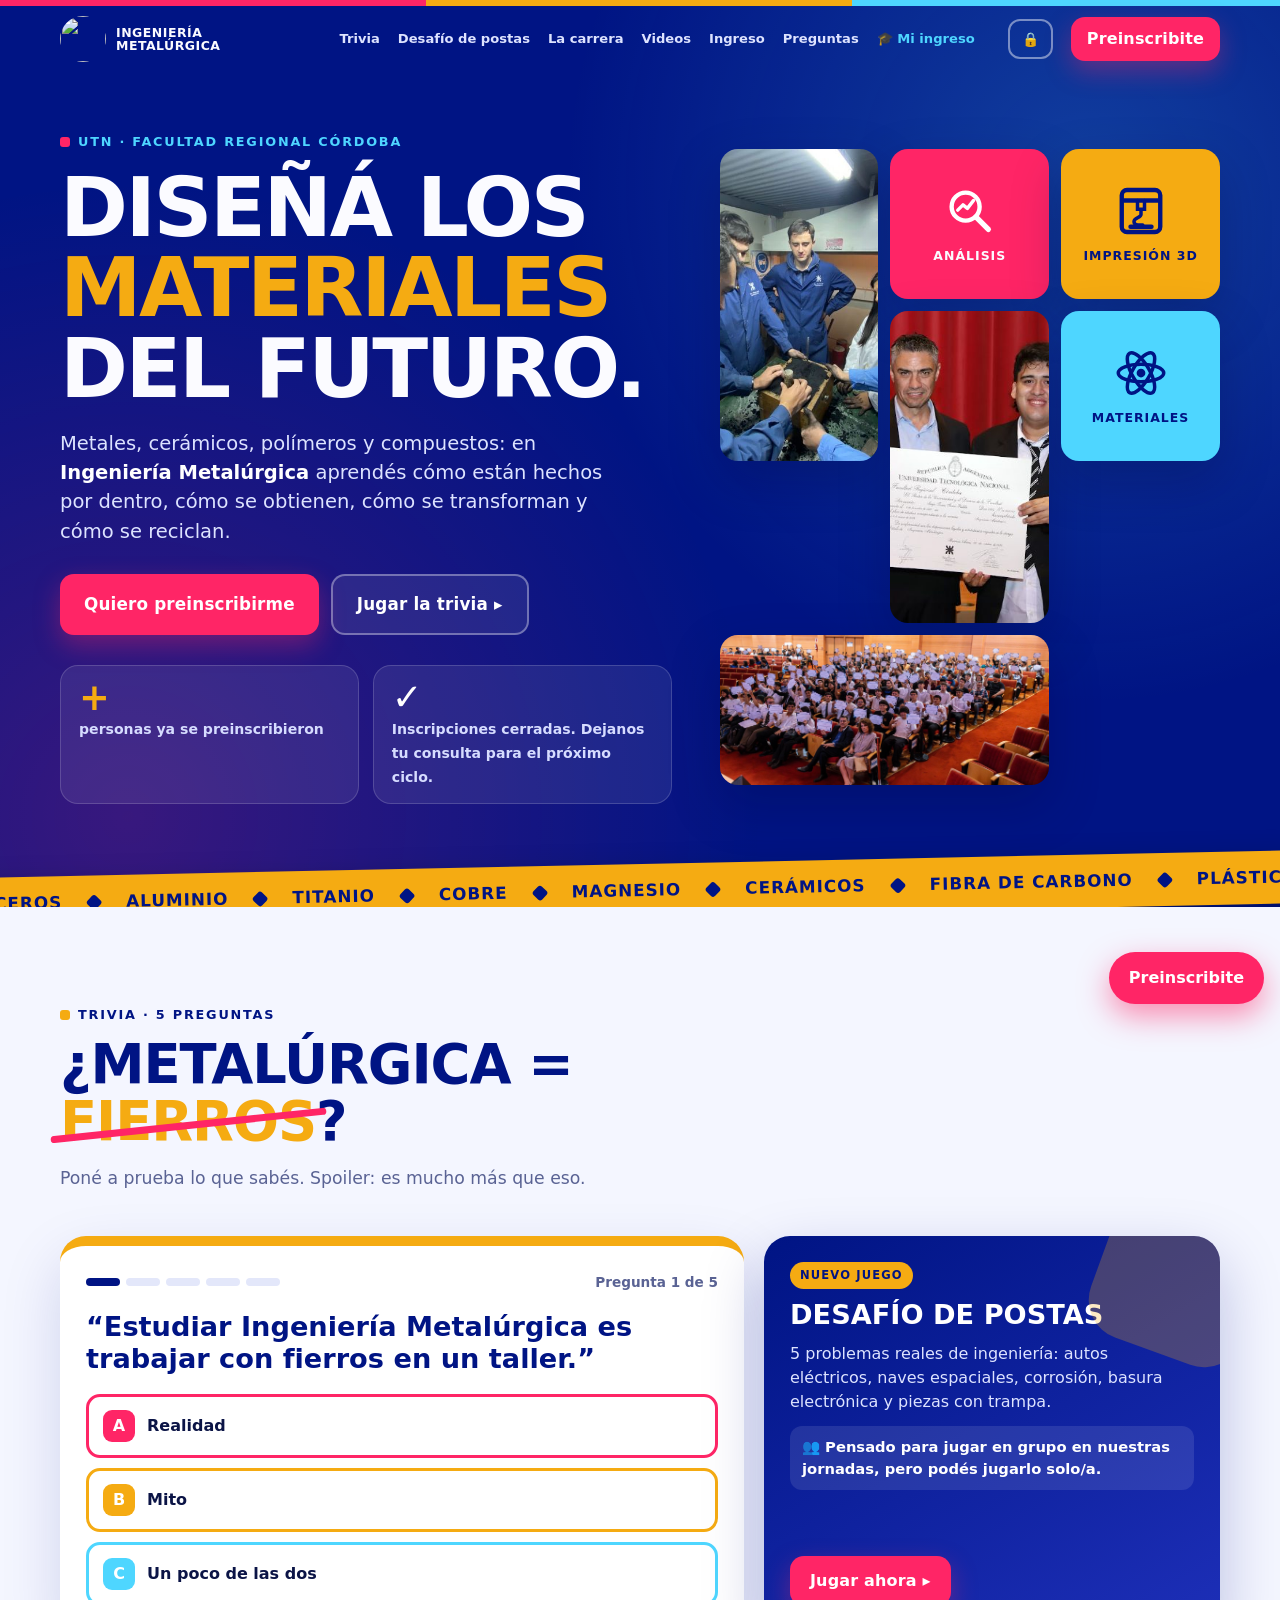
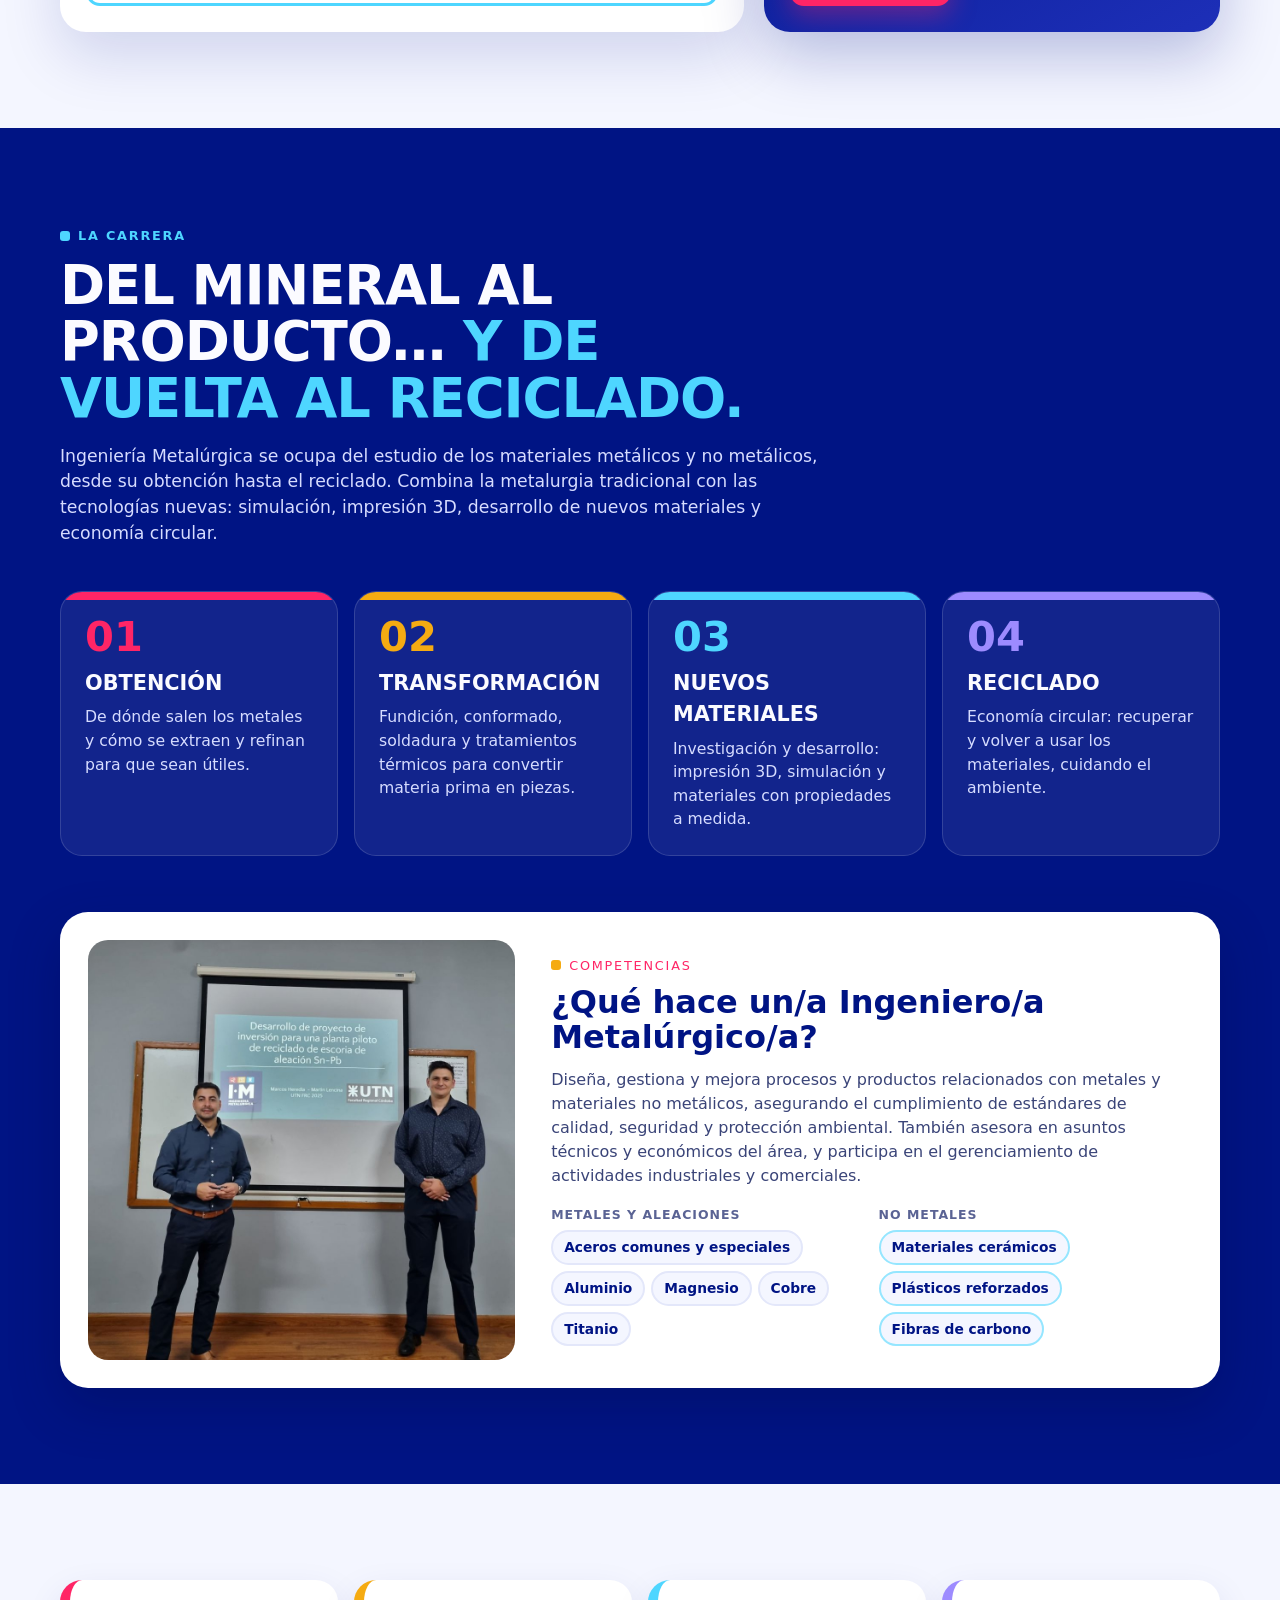
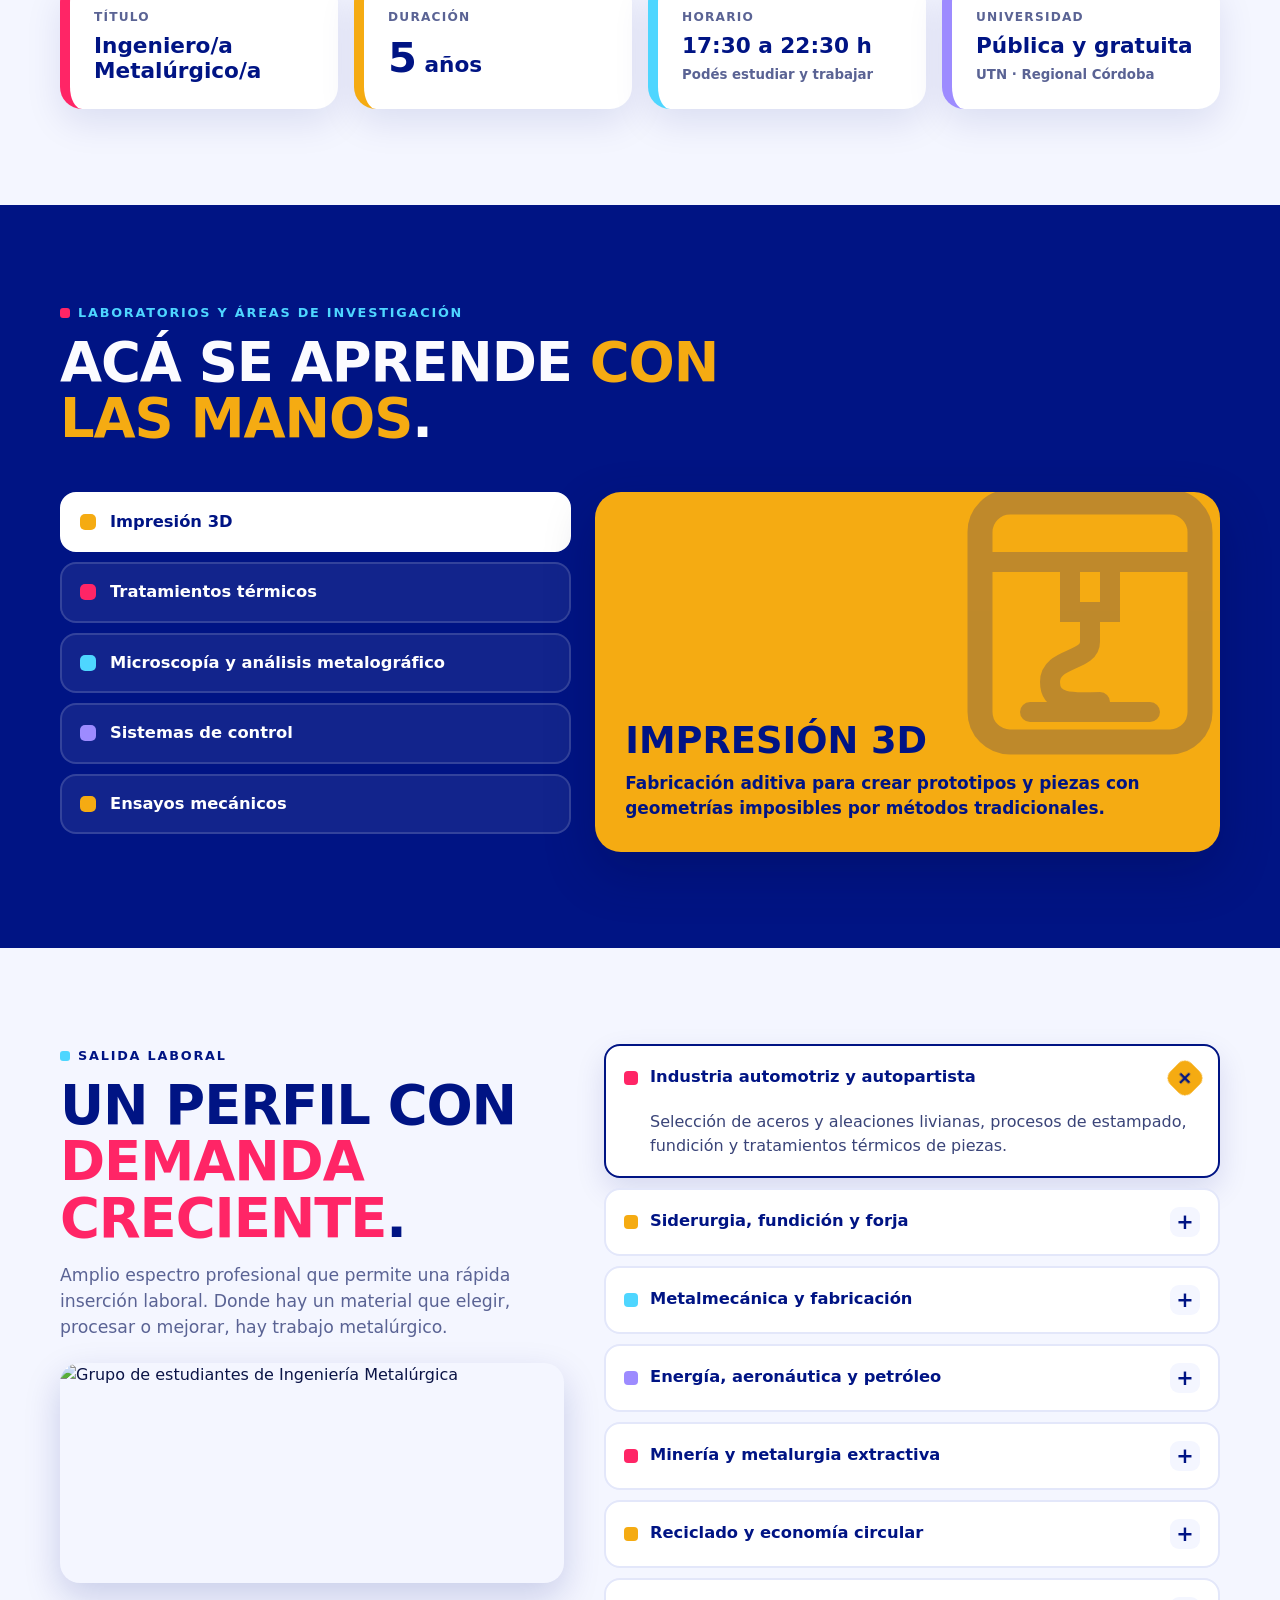
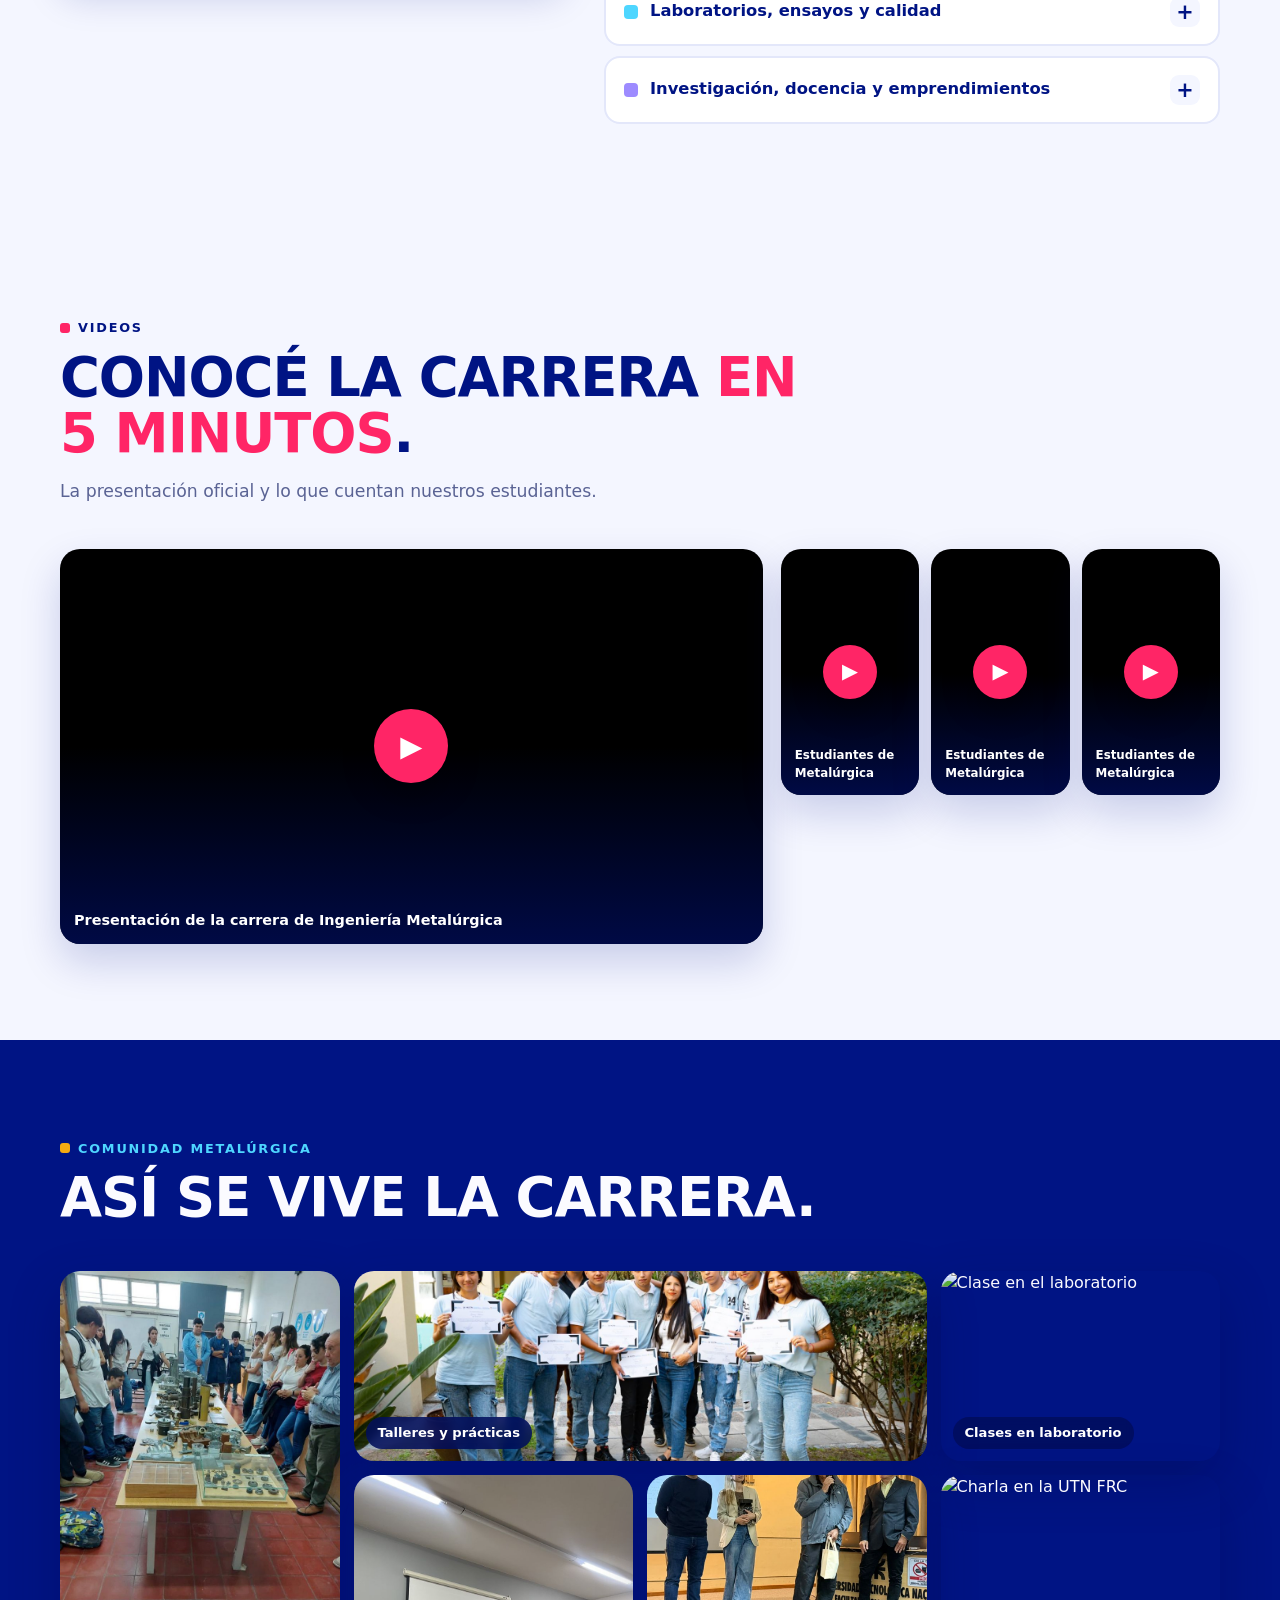
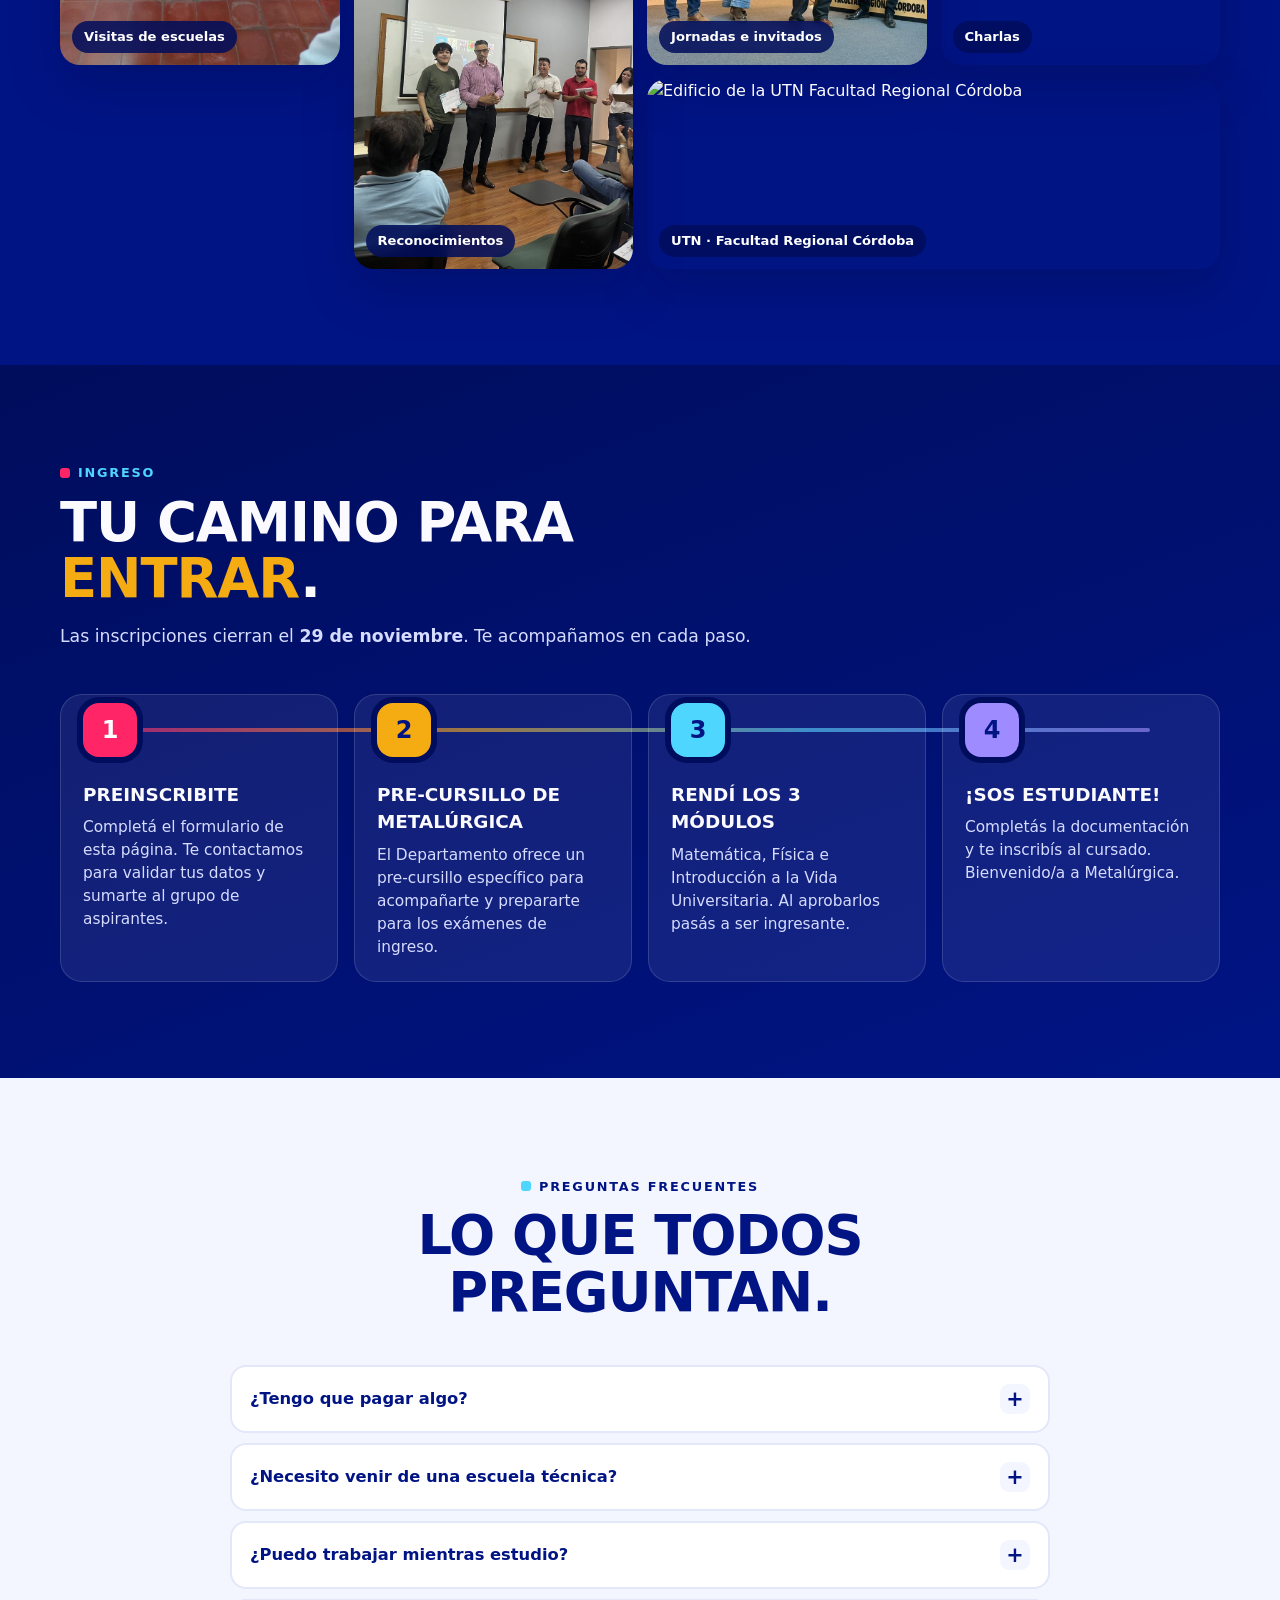
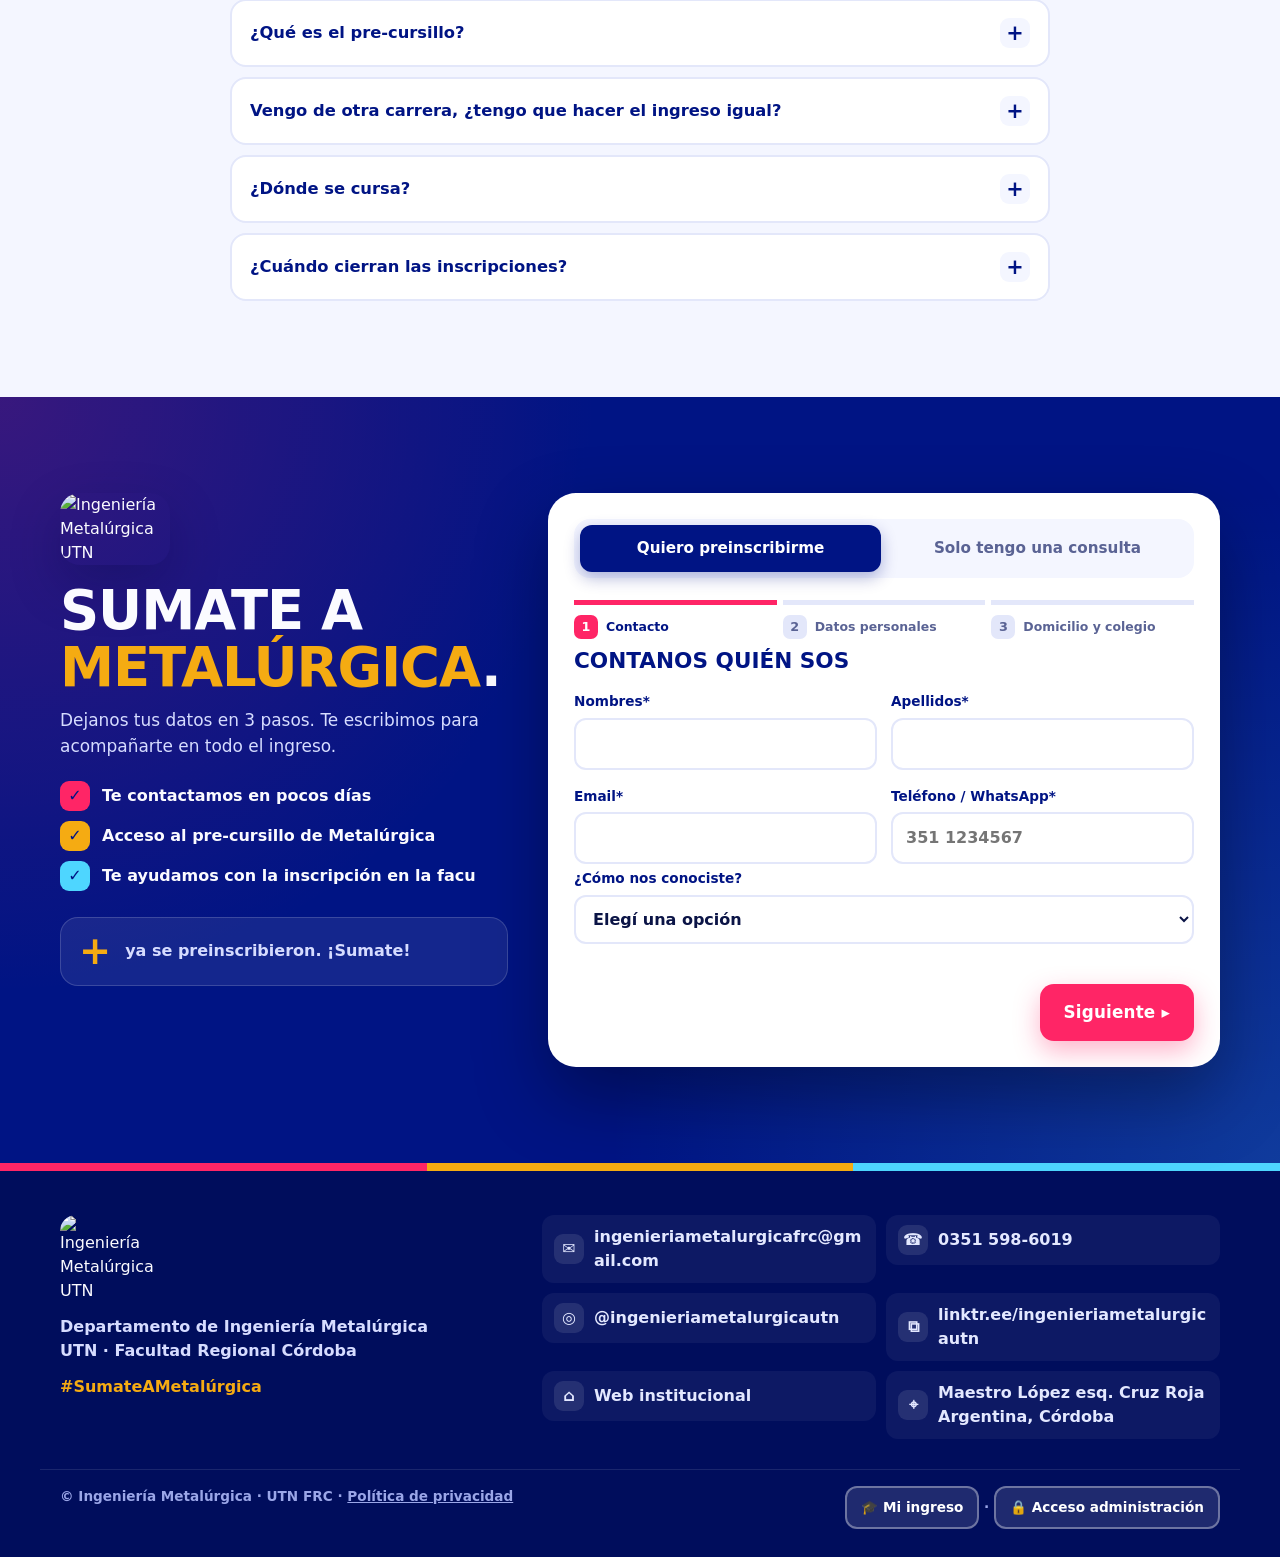
==== commit 311b45bc: "v3: Mi ingreso, documentacion, mensajes y difusion" ====
--- a/index.html
+++ b/index.html
@@ -30,6 +30,7 @@
       <a href="#videos">Videos</a>
       <a href="#ingreso">Ingreso</a>
       <a href="#faq">Preguntas</a>
+      <a href="mi-ingreso.html" class="nav-mi">🎓 Mi ingreso</a>
       <a href="admin.html" class="nav-admin-m">🔒 Acceso administración</a>
     </nav>
     <a href="admin.html" class="nav-admin" title="Acceso administración">🔒 <span>Administración</span></a>
@@ -362,6 +363,7 @@
         <div class="done-badge">✓</div>
         <h3 id="doneT">¡Listo! Ya estás adentro.</h3>
         <p id="doneP">Te enviamos un email de confirmación. En breve te contactamos.</p>
+        <p class="done-portal">Seguí tu ingreso, subí la documentación y escribinos desde <a href="mi-ingreso.html"><b>Mi ingreso</b></a> (entrás con tu email).</p>
         <div class="done-count"><b id="contador3">—</b><span>preinscriptos y contando</span></div>
         <a class="btn btn-pink" href="https://www.instagram.com/ingenieriametalurgicautn/" target="_blank" rel="noopener">Seguinos en Instagram</a>
       </div>
@@ -388,7 +390,7 @@
       <li><a href="https://www.google.com/maps/search/?api=1&query=UTN+Facultad+Regional+C%C3%B3rdoba+Maestro+L%C3%B3pez+y+Cruz+Roja+Argentina" target="_blank" rel="noopener"><i>⌖</i>Maestro López esq. Cruz Roja Argentina, Córdoba</a></li>
     </ul>
   </div>
-  <div class="wrap foot-bottom"><span>© Ingeniería Metalúrgica · UTN FRC · <a href="privacidad.html">Política de privacidad</a></span><a class="foot-admin" href="admin.html">🔒 Acceso administración</a></div>
+  <div class="wrap foot-bottom"><span>© Ingeniería Metalúrgica · UTN FRC · <a href="privacidad.html">Política de privacidad</a></span><span><a class="foot-admin" href="mi-ingreso.html">🎓 Mi ingreso</a> · <a class="foot-admin" href="admin.html">🔒 Acceso administración</a></span></div>
 </footer>
 
 <a href="#preinscripcion" class="fab" id="fab">Preinscribite</a>
--- a/assets/css/estilos.css
+++ b/assets/css/estilos.css
@@ -344,3 +344,9 @@
 @media (max-width:640px){ .shorts{gap:8px} .yt-short button{width:44px;height:44px} }
 .links a{white-space:nowrap;padding:8px 10px;font-size:.88rem}
 @media (max-width:1240px) and (min-width:1021px){ .links a{padding:8px 7px;font-size:.82rem} .nav-admin span{display:none} }
+/* v3 · Mi ingreso */
+.links a.nav-mi{color:var(--cyan);font-weight:800}
+.done-portal{background:var(--light);border-radius:12px;padding:10px 12px;margin-top:12px!important}
+.done-portal a{color:var(--pink)}
+@media (max-width:1440px) and (min-width:1021px){ .links a{padding:8px 7px;font-size:.82rem} .nav-admin span{display:none} }
+@media (max-width:1180px) and (min-width:1021px){ .links a{padding:8px 5px;font-size:.78rem} .brand span{font-size:.7rem} }
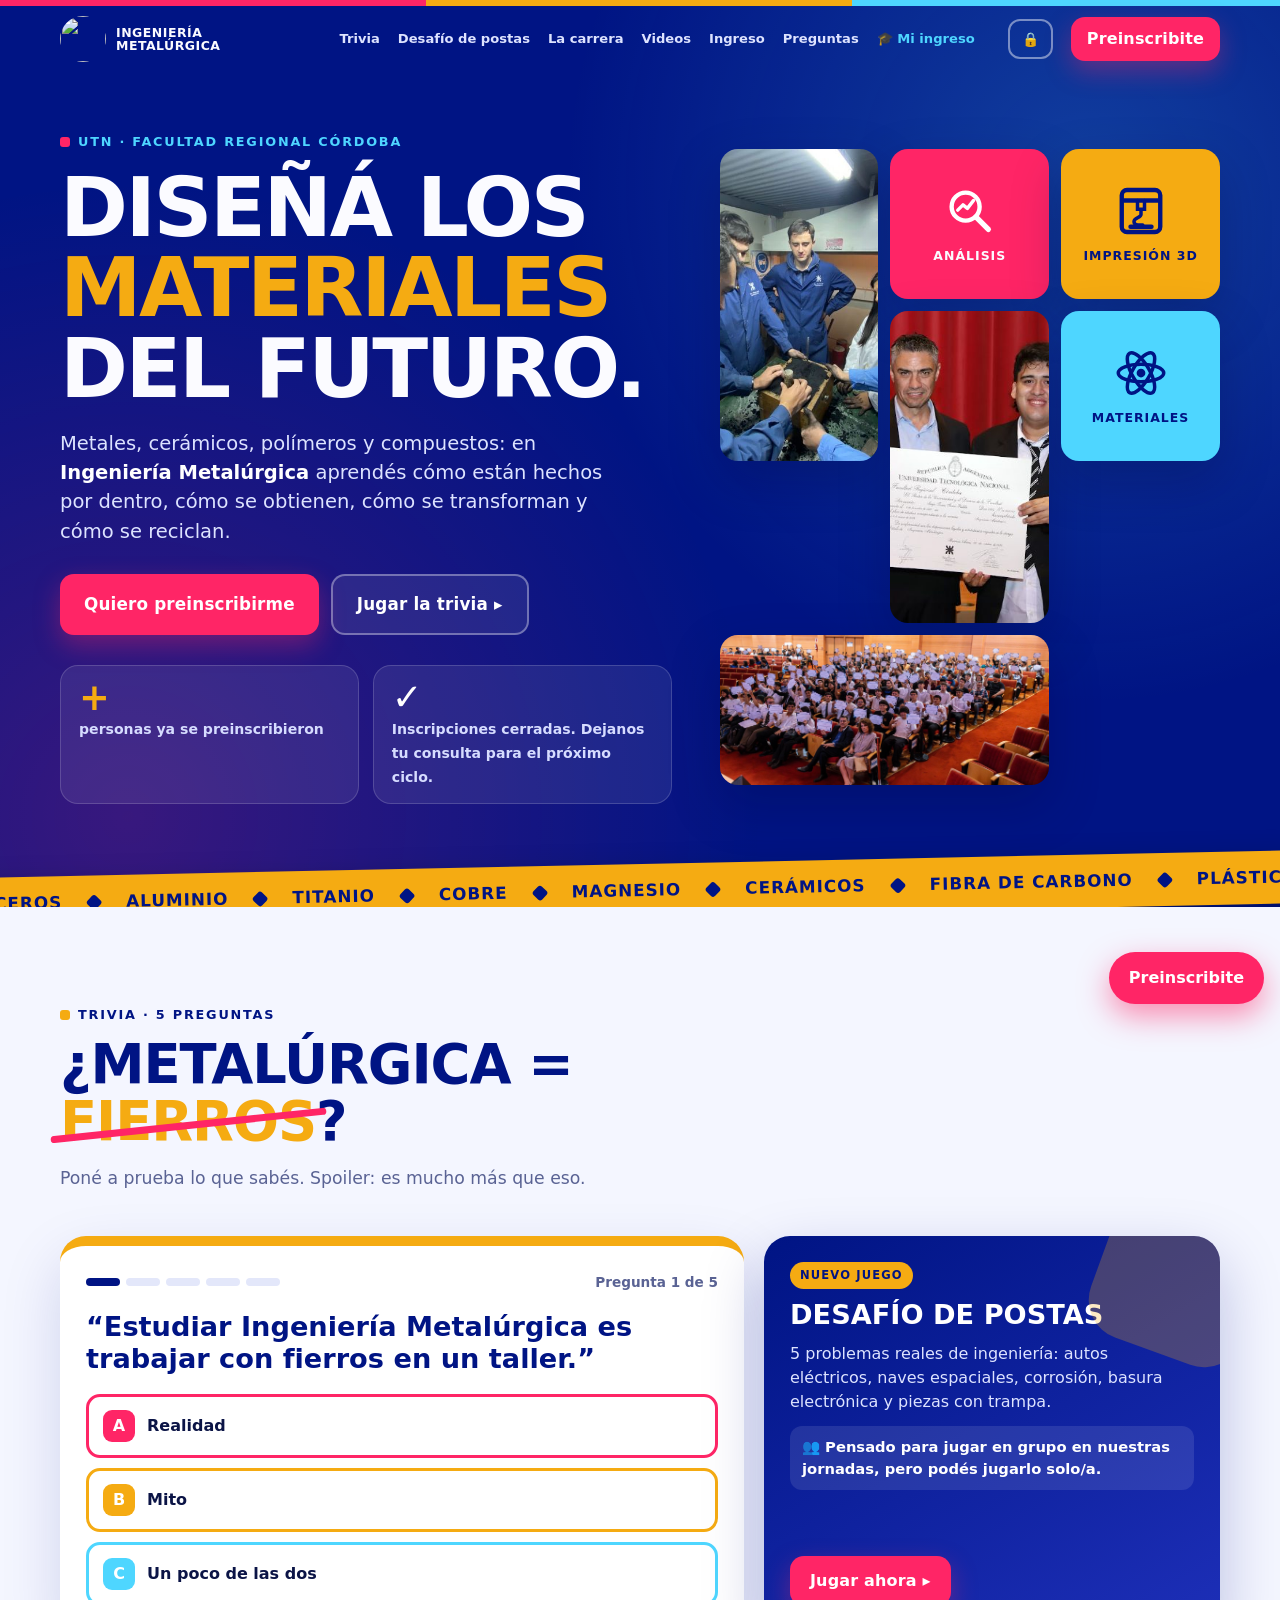
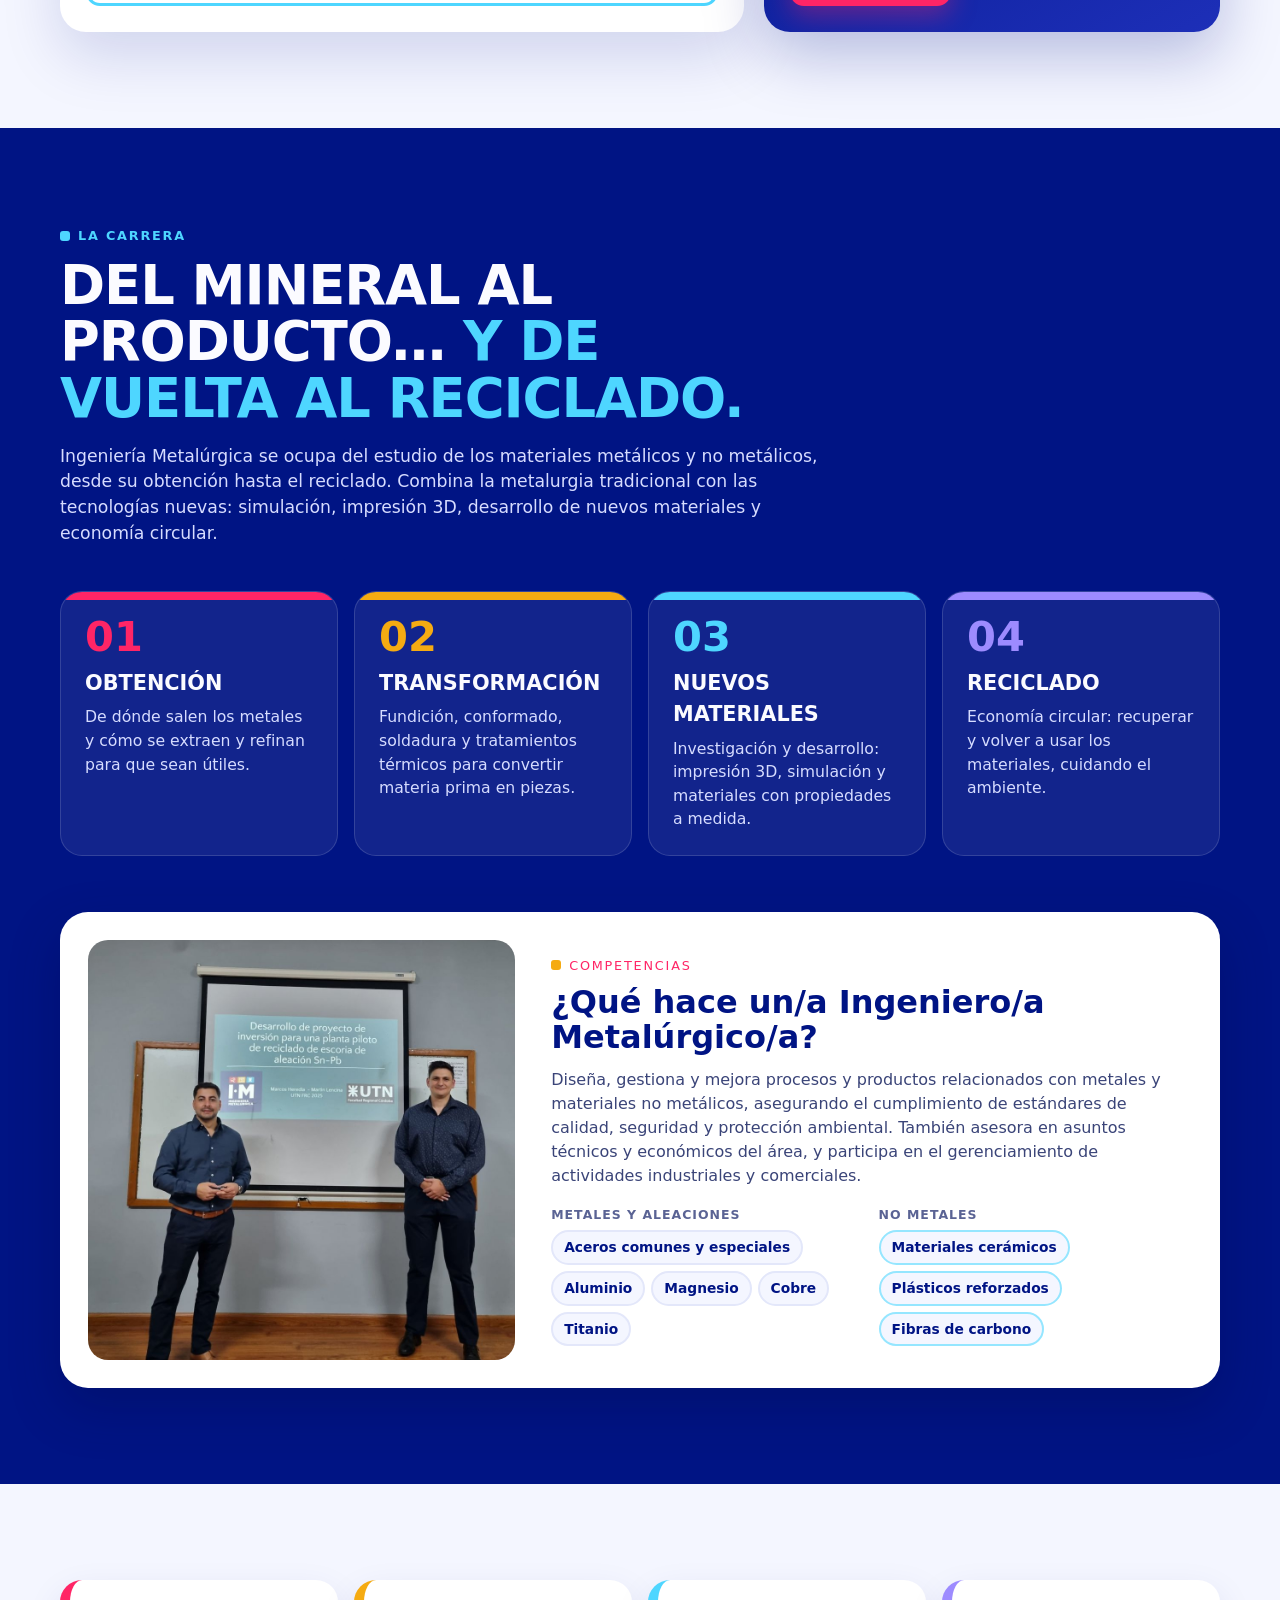
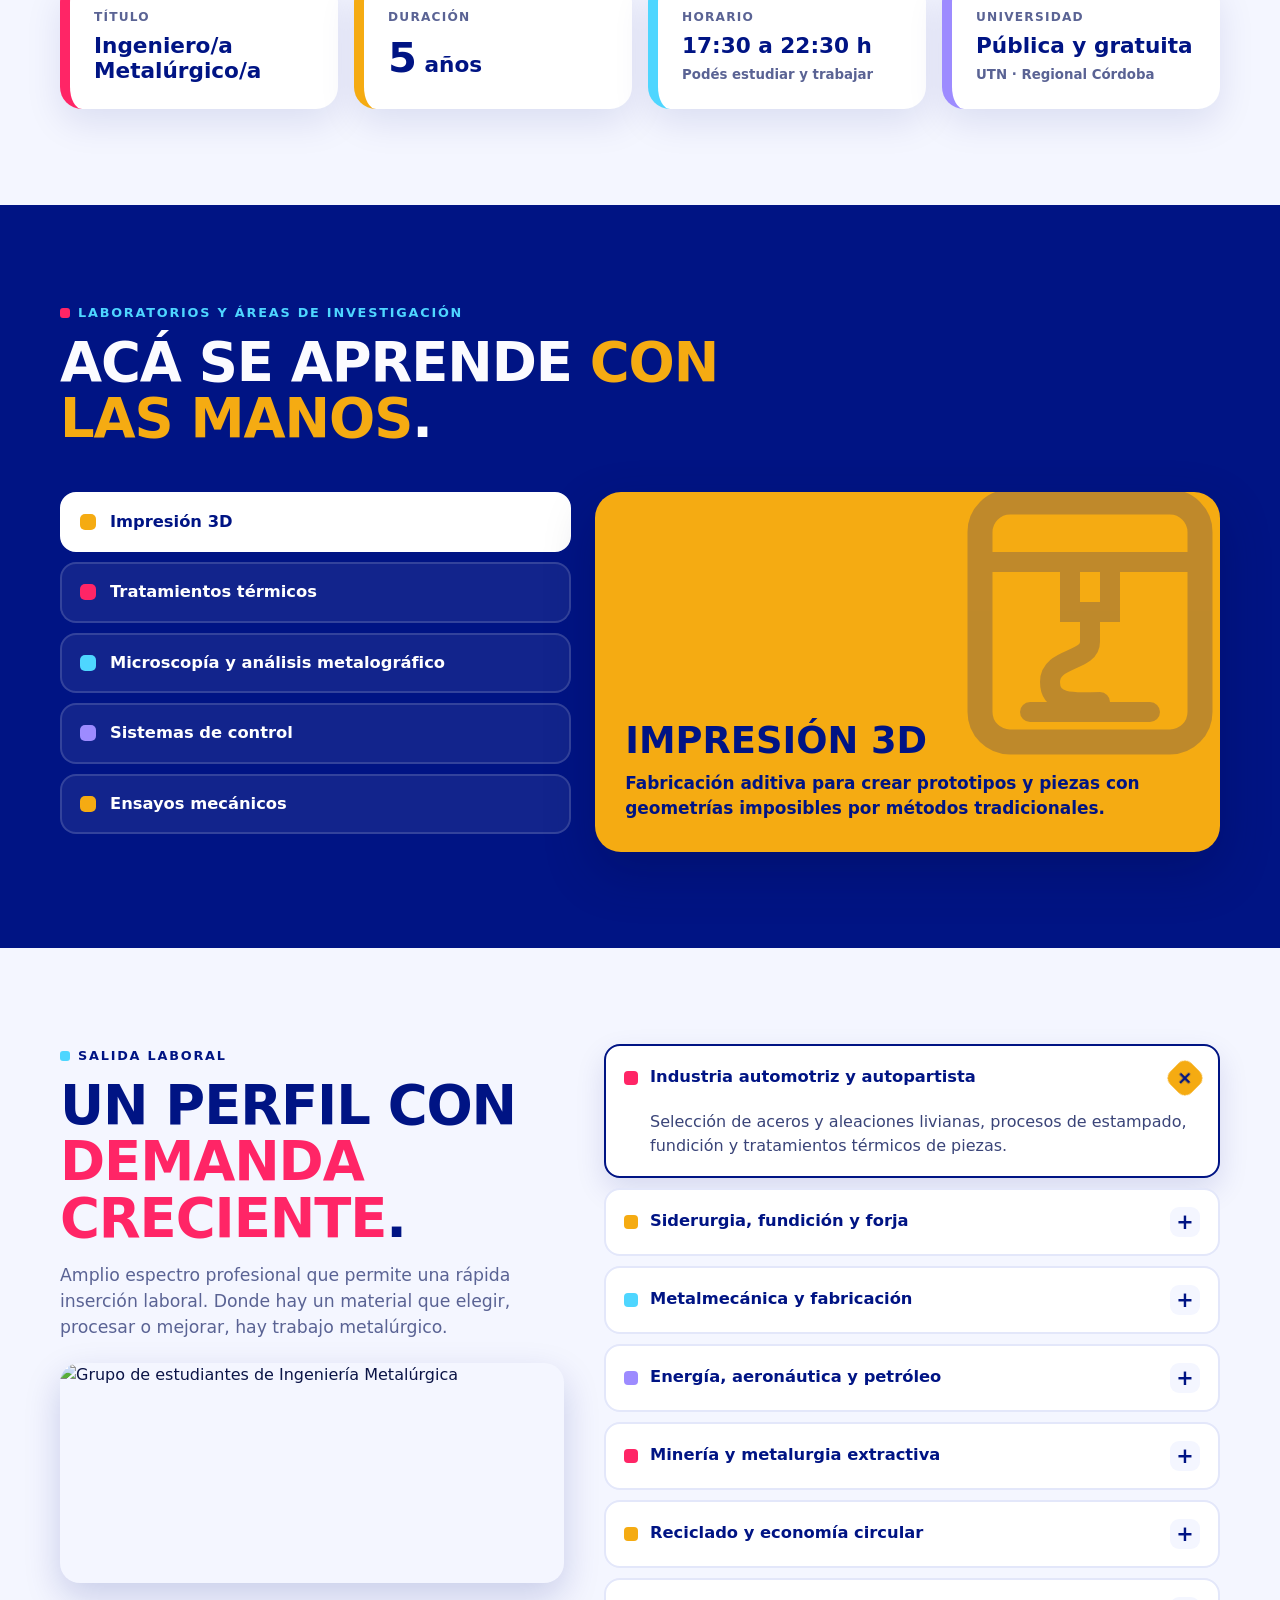
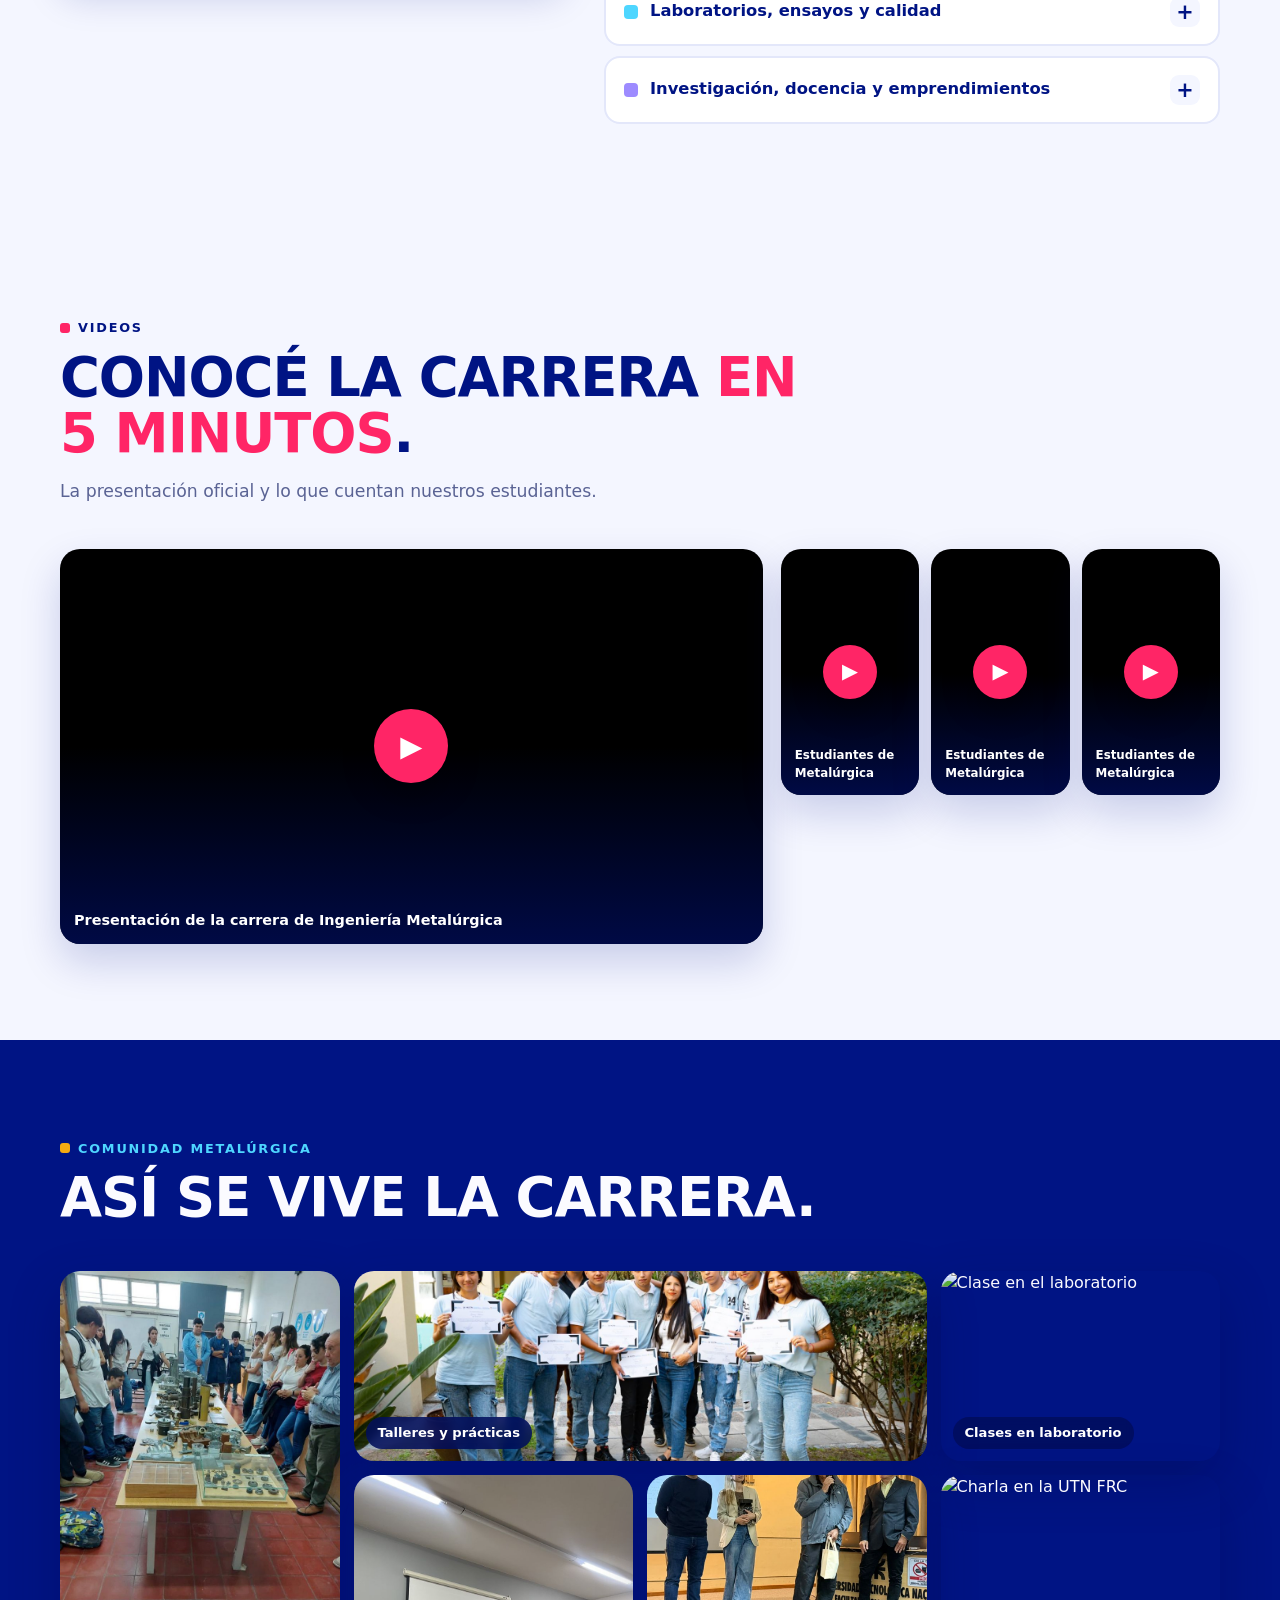
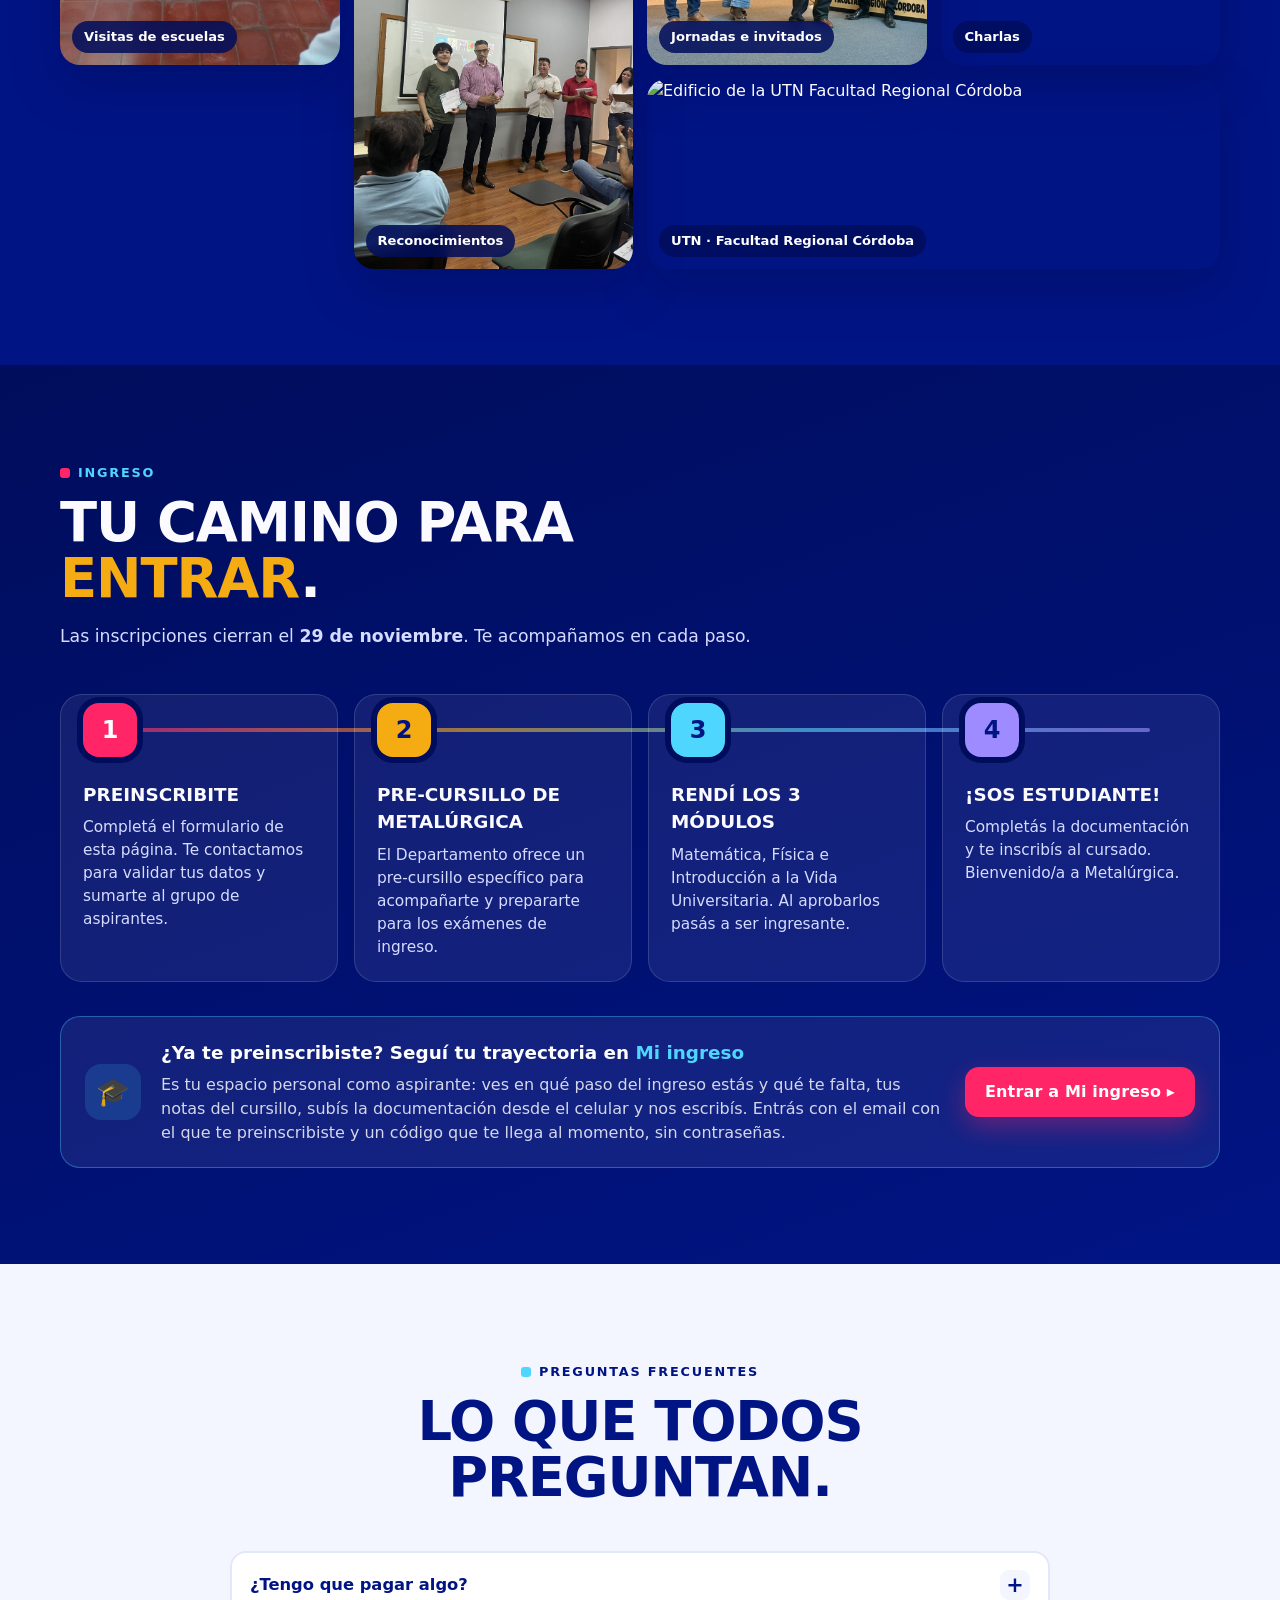
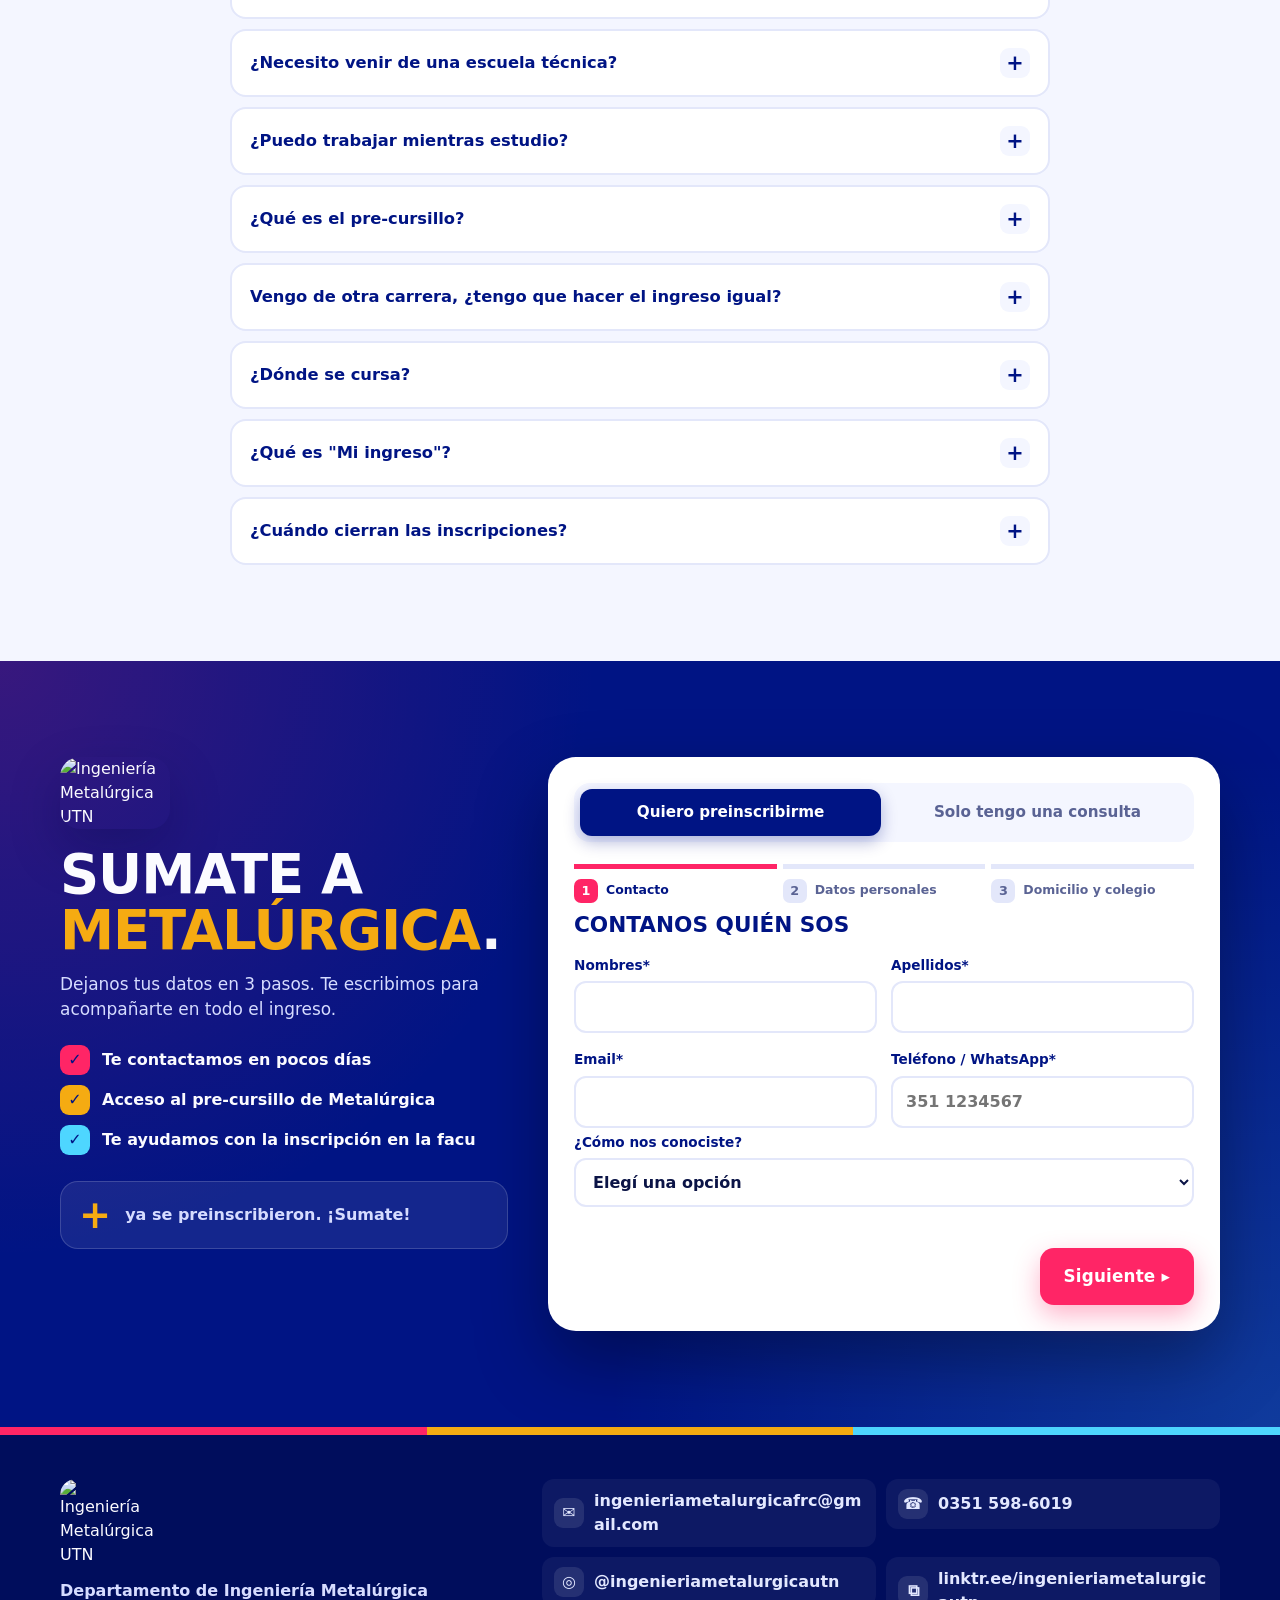
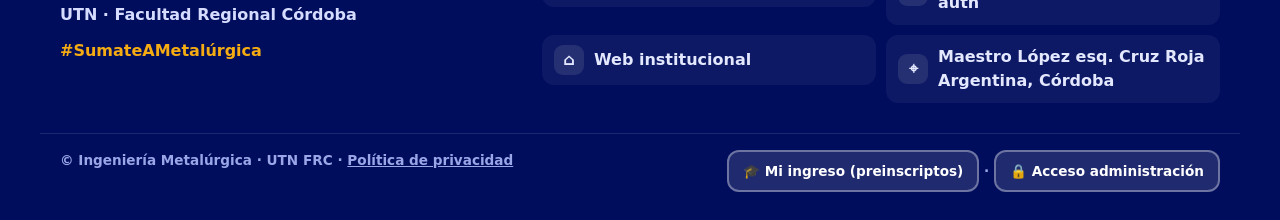
==== commit c4064894: "Panel: emails desde el Gmail de Metalurgica; explicacion de Mi ingreso" ====
--- a/index.html
+++ b/index.html
@@ -30,7 +30,7 @@
       <a href="#videos">Videos</a>
       <a href="#ingreso">Ingreso</a>
       <a href="#faq">Preguntas</a>
-      <a href="mi-ingreso.html" class="nav-mi">🎓 Mi ingreso</a>
+      <a href="mi-ingreso.html" class="nav-mi" title="Para preinscriptos: seguí tu trayectoria de ingreso">🎓 Mi ingreso</a>
       <a href="admin.html" class="nav-admin-m">🔒 Acceso administración</a>
     </nav>
     <a href="admin.html" class="nav-admin" title="Acceso administración">🔒 <span>Administración</span></a>
@@ -248,6 +248,14 @@
       <li class="step reveal" style="--c:var(--cyan)"><span>3</span><h3>Rendí los 3 módulos</h3><p>Matemática, Física e Introducción a la Vida Universitaria. Al aprobarlos pasás a ser ingresante.</p></li>
       <li class="step reveal" style="--c:var(--violet)"><span>4</span><h3>¡Sos estudiante!</h3><p>Completás la documentación y te inscribís al cursado. Bienvenido/a a Metalúrgica.</p></li>
     </ol>
+    <div class="mi-box reveal">
+      <div class="mi-ic" aria-hidden="true">🎓</div>
+      <div class="mi-txt">
+        <h3>¿Ya te preinscribiste? Seguí tu trayectoria en <span class="hl-cyan">Mi ingreso</span></h3>
+        <p>Es tu espacio personal como aspirante: ves en qué paso del ingreso estás y qué te falta, tus notas del cursillo, subís la documentación desde el celular y nos escribís. Entrás con el email con el que te preinscribiste y un código que te llega al momento, sin contraseñas.</p>
+      </div>
+      <a href="mi-ingreso.html" class="btn btn-pink">Entrar a Mi ingreso ▸</a>
+    </div>
   </div>
 </section>
 
@@ -265,6 +273,7 @@
       <details><summary>¿Qué es el pre-cursillo?</summary><p>Es un acompañamiento específico que ofrece el Departamento de Ingeniería Metalúrgica a sus aspirantes, para prepararlos para los módulos de ingreso.</p></details>
       <details><summary>Vengo de otra carrera, ¿tengo que hacer el ingreso igual?</summary><p>Depende de tu situación: en algunos casos el ingreso puede aprobarse por equivalencia. Escribinos y lo revisamos con vos.</p></details>
       <details><summary>¿Dónde se cursa?</summary><p>En la UTN Facultad Regional Córdoba, Maestro López esq. Cruz Roja Argentina, Ciudad Universitaria, Córdoba.</p></details>
+      <details><summary>¿Qué es "Mi ingreso"?</summary><p>Es el espacio para quienes ya se preinscribieron: ahí seguís tu trayectoria paso a paso (validación de datos, cursillo, documentación e inscripción), ves tus notas, subís los documentos y nos mandás mensajes. Entrás en <a href="mi-ingreso.html">Mi ingreso</a> con tu email y un código; no necesitás contraseña.</p></details>
       <details><summary>¿Cuándo cierran las inscripciones?</summary><p>El <b class="cierre-inline">29 de noviembre</b>. No lo dejes para último momento: preinscribite y te ayudamos con todo el trámite.</p></details>
     </div>
   </div>
@@ -390,7 +399,7 @@
       <li><a href="https://www.google.com/maps/search/?api=1&query=UTN+Facultad+Regional+C%C3%B3rdoba+Maestro+L%C3%B3pez+y+Cruz+Roja+Argentina" target="_blank" rel="noopener"><i>⌖</i>Maestro López esq. Cruz Roja Argentina, Córdoba</a></li>
     </ul>
   </div>
-  <div class="wrap foot-bottom"><span>© Ingeniería Metalúrgica · UTN FRC · <a href="privacidad.html">Política de privacidad</a></span><span><a class="foot-admin" href="mi-ingreso.html">🎓 Mi ingreso</a> · <a class="foot-admin" href="admin.html">🔒 Acceso administración</a></span></div>
+  <div class="wrap foot-bottom"><span>© Ingeniería Metalúrgica · UTN FRC · <a href="privacidad.html">Política de privacidad</a></span><span><a class="foot-admin" href="mi-ingreso.html" title="Para preinscriptos: seguí tu trayectoria de ingreso">🎓 Mi ingreso (preinscriptos)</a> · <a class="foot-admin" href="admin.html">🔒 Acceso administración</a></span></div>
 </footer>
 
 <a href="#preinscripcion" class="fab" id="fab">Preinscribite</a>
--- a/assets/css/estilos.css
+++ b/assets/css/estilos.css
@@ -350,3 +350,12 @@
 .done-portal a{color:var(--pink)}
 @media (max-width:1440px) and (min-width:1021px){ .links a{padding:8px 7px;font-size:.82rem} .nav-admin span{display:none} }
 @media (max-width:1180px) and (min-width:1021px){ .links a{padding:8px 5px;font-size:.78rem} .brand span{font-size:.7rem} }
+
+/* Recuadro "Mi ingreso" (sección Ingreso) */
+.mi-box{margin-top:34px;display:flex;align-items:center;gap:20px;padding:22px 24px;border-radius:20px;background:rgba(255,255,255,.07);border:1px solid rgba(78,214,255,.35)}
+.mi-ic{flex:0 0 auto;width:56px;height:56px;border-radius:16px;display:grid;place-items:center;font-size:1.7rem;background:rgba(78,214,255,.15)}
+.mi-txt{flex:1;min-width:0}
+.mi-txt h3{margin:0 0 6px;font-size:1.15rem;color:#fff}
+.mi-txt p{margin:0;color:rgba(255,255,255,.82);line-height:1.5}
+.mi-box .btn{flex:0 0 auto}
+@media (max-width:760px){.mi-box{flex-direction:column;align-items:flex-start}.mi-box .btn{width:100%}}
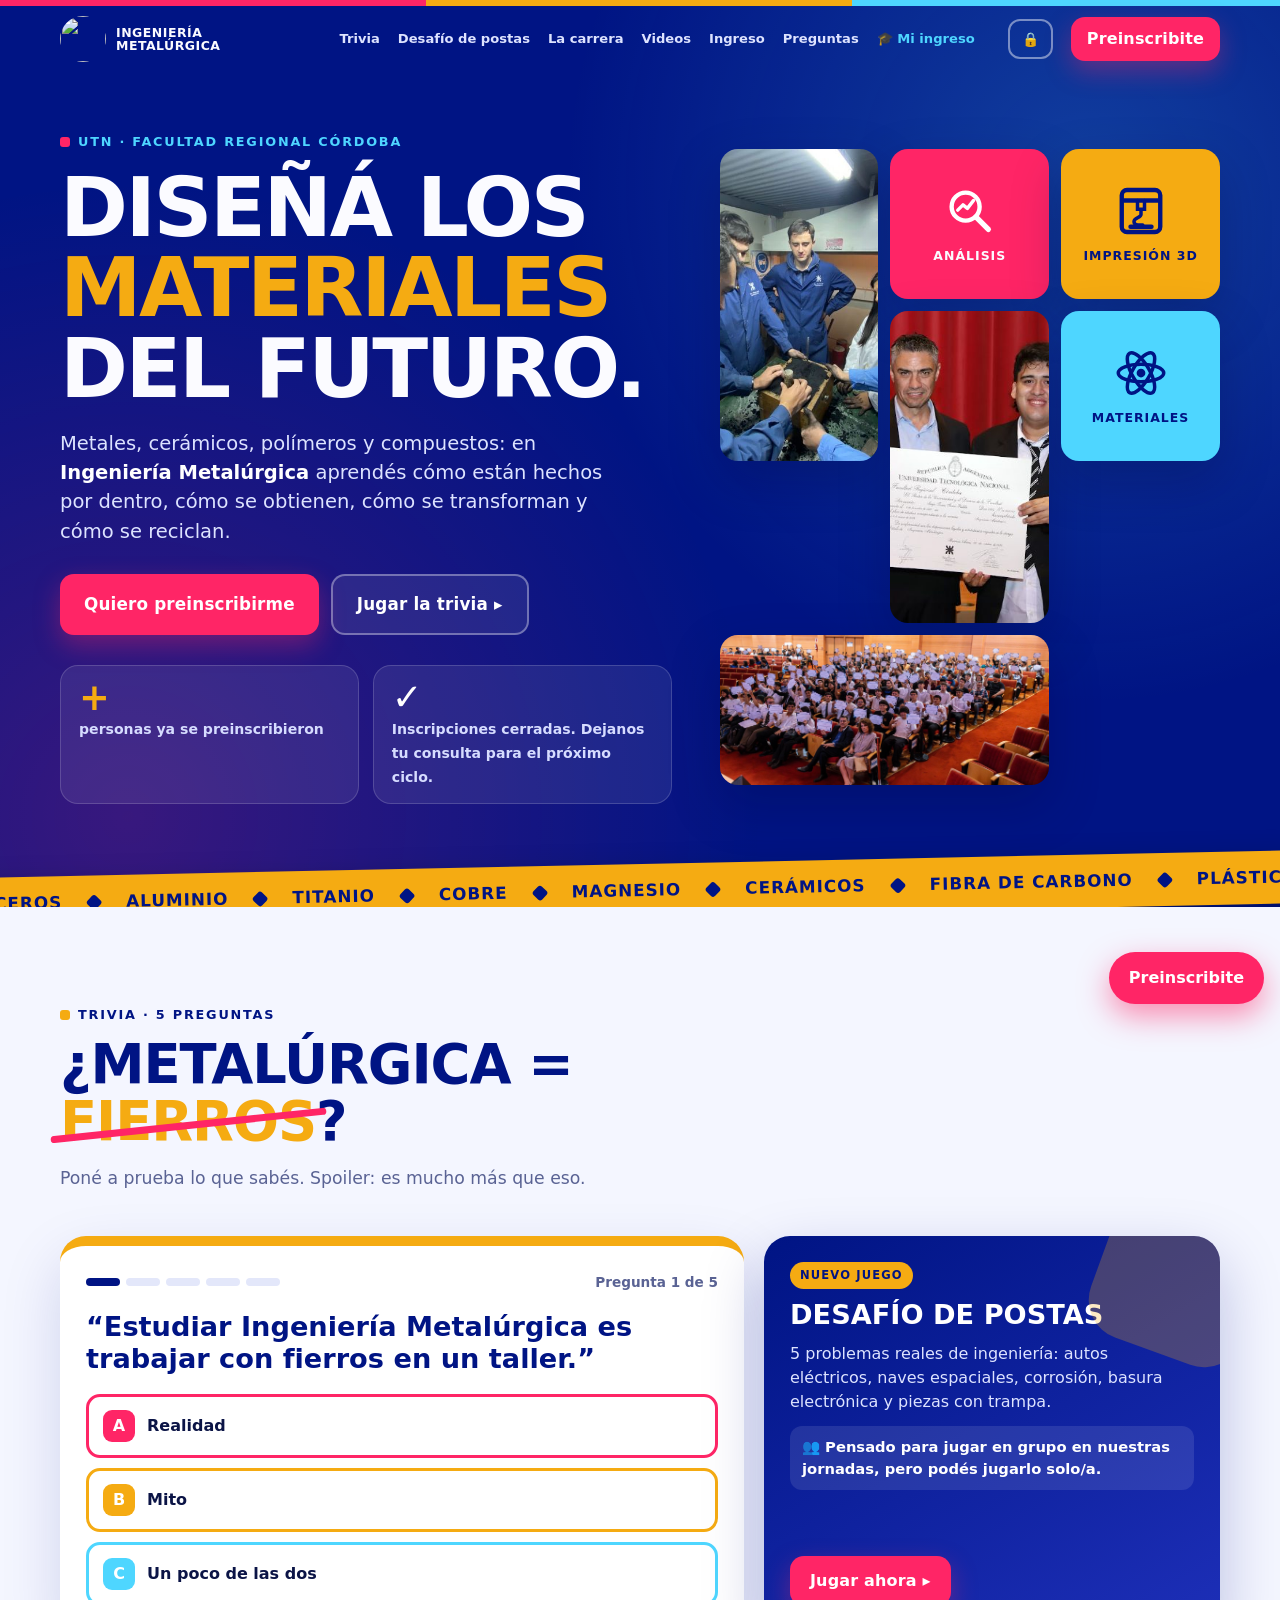
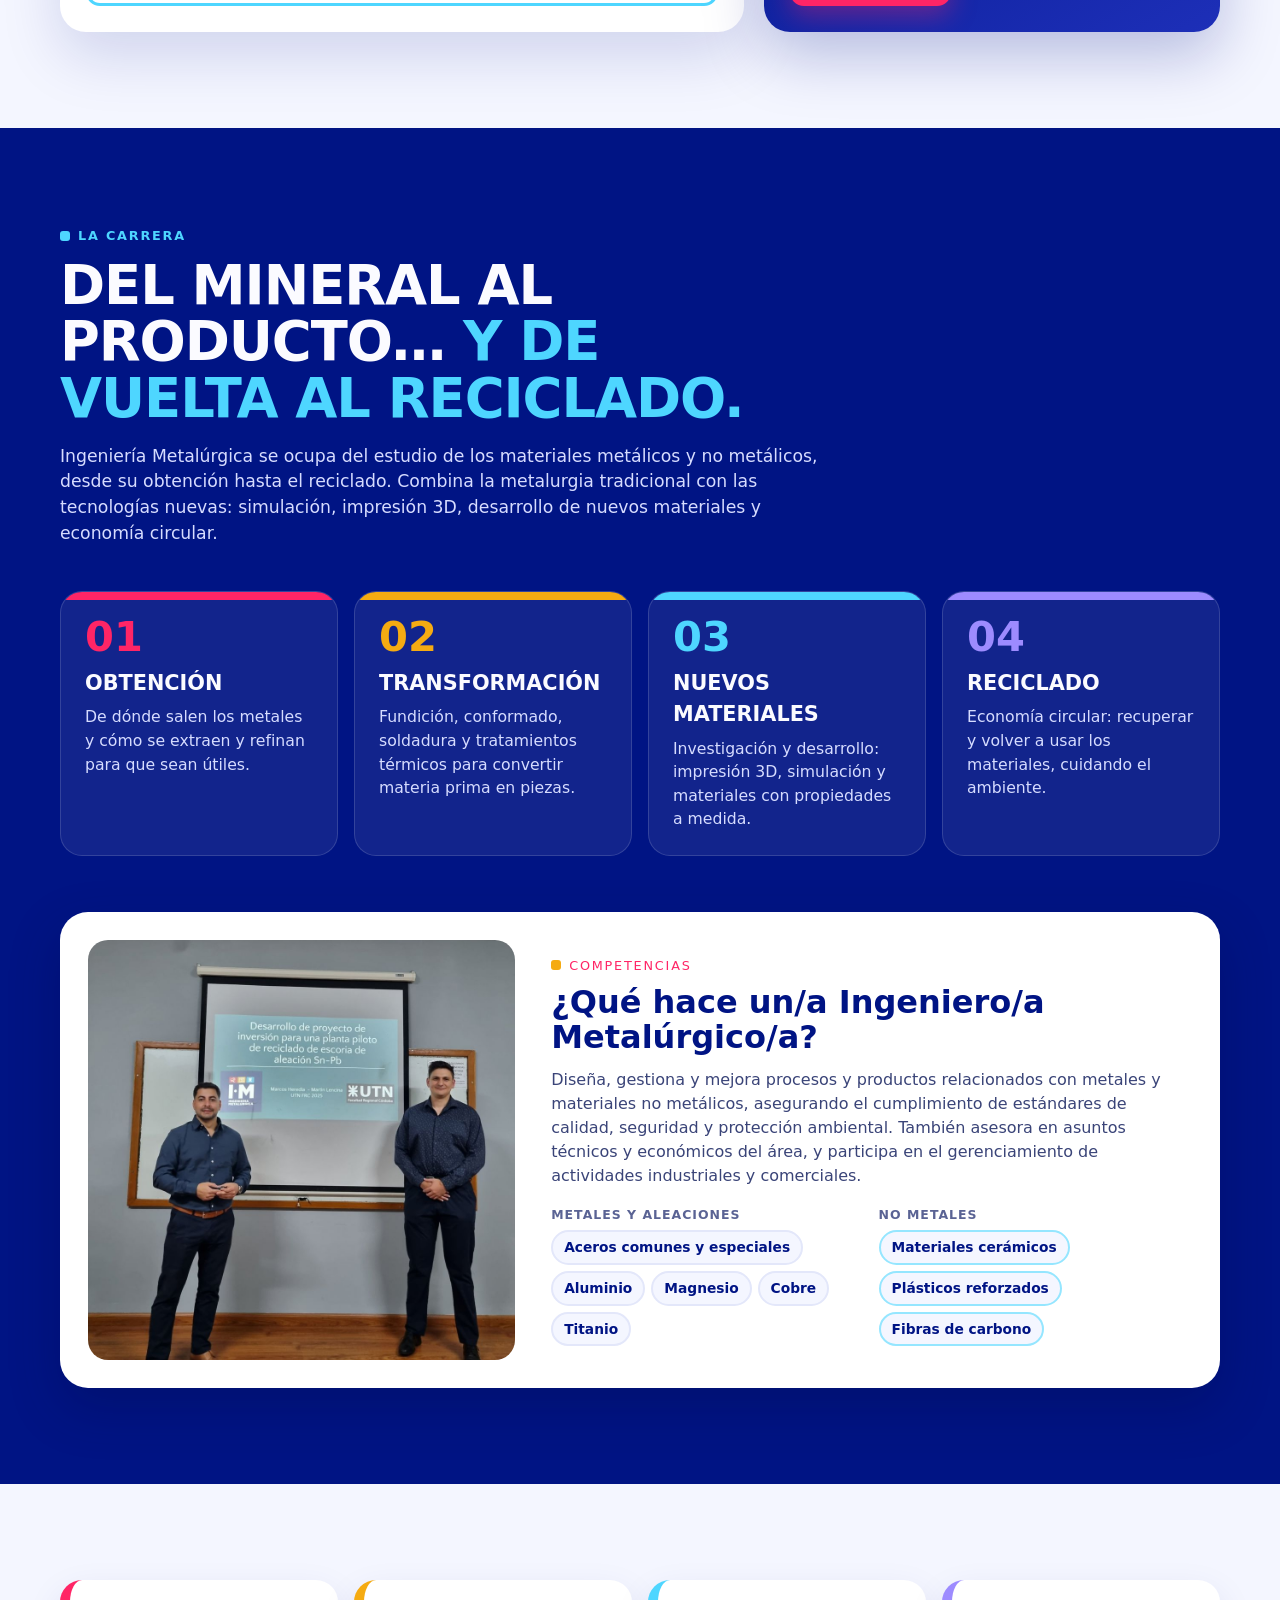
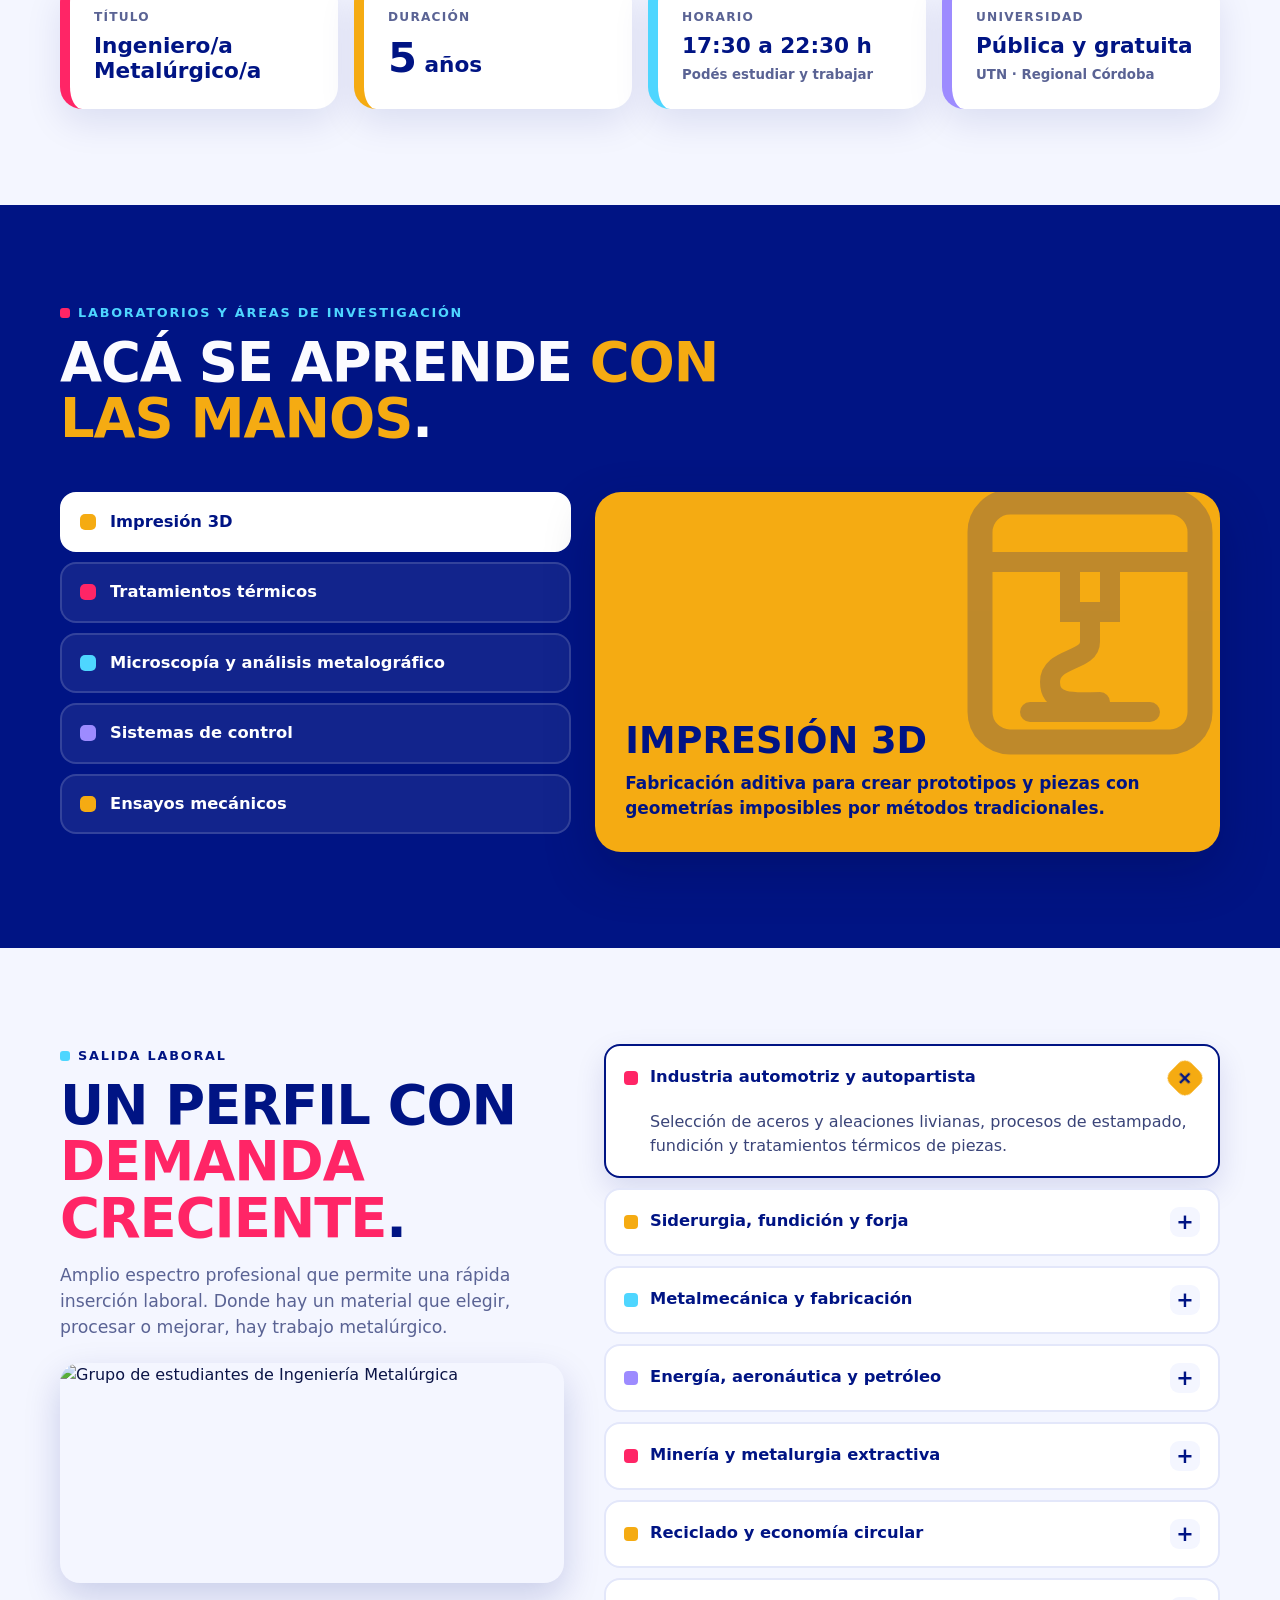
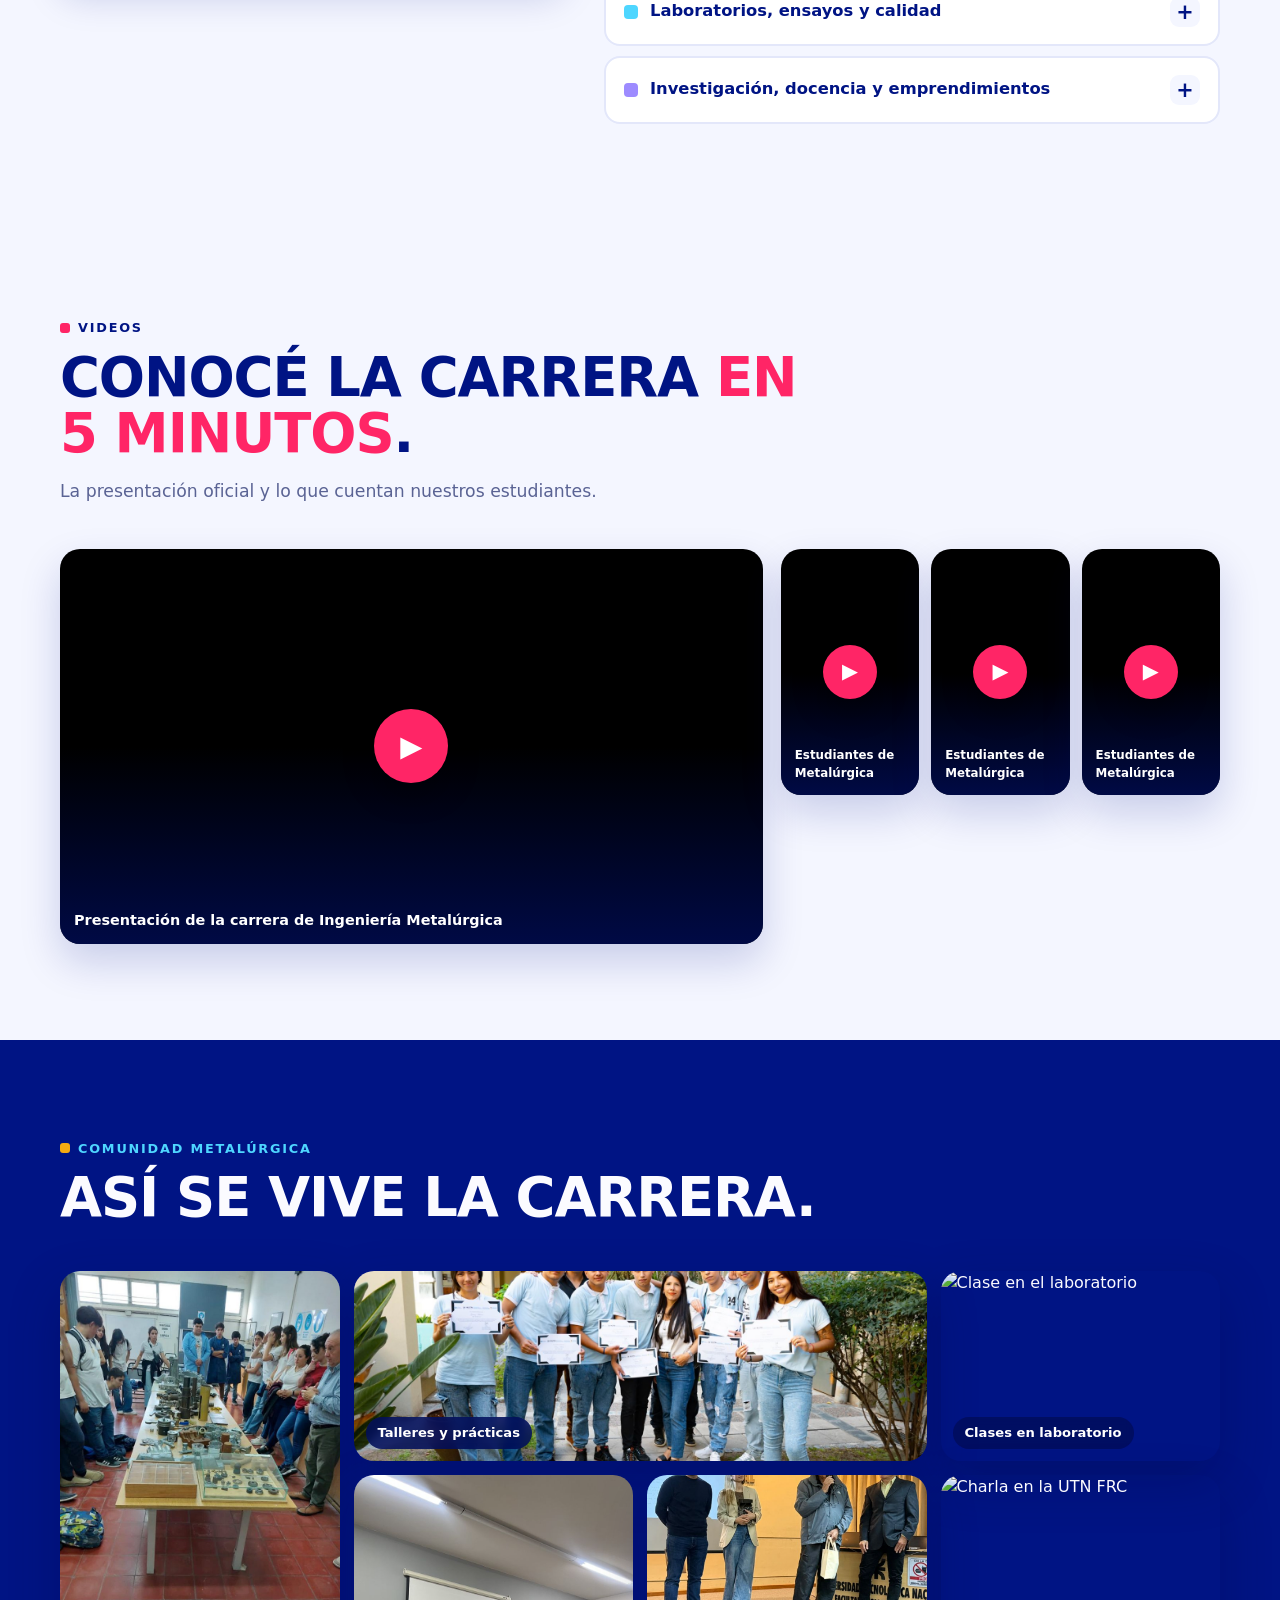
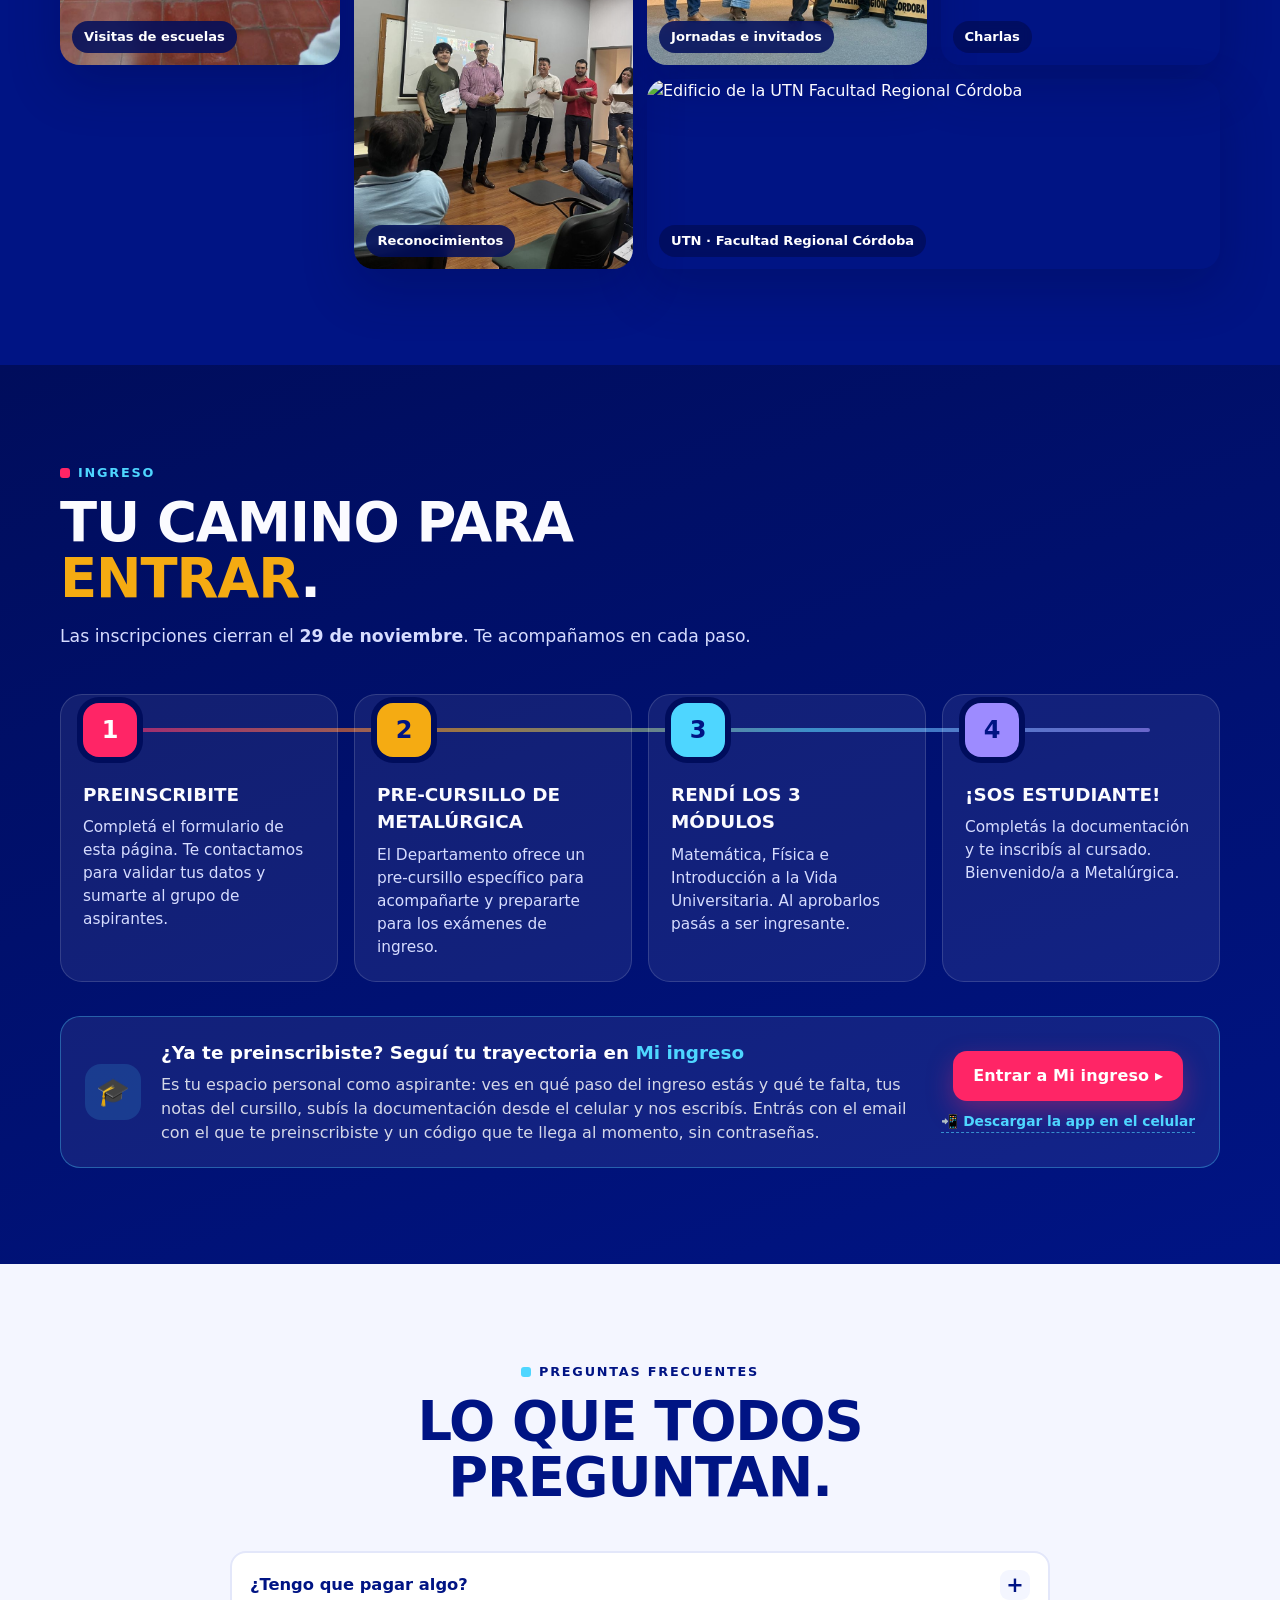
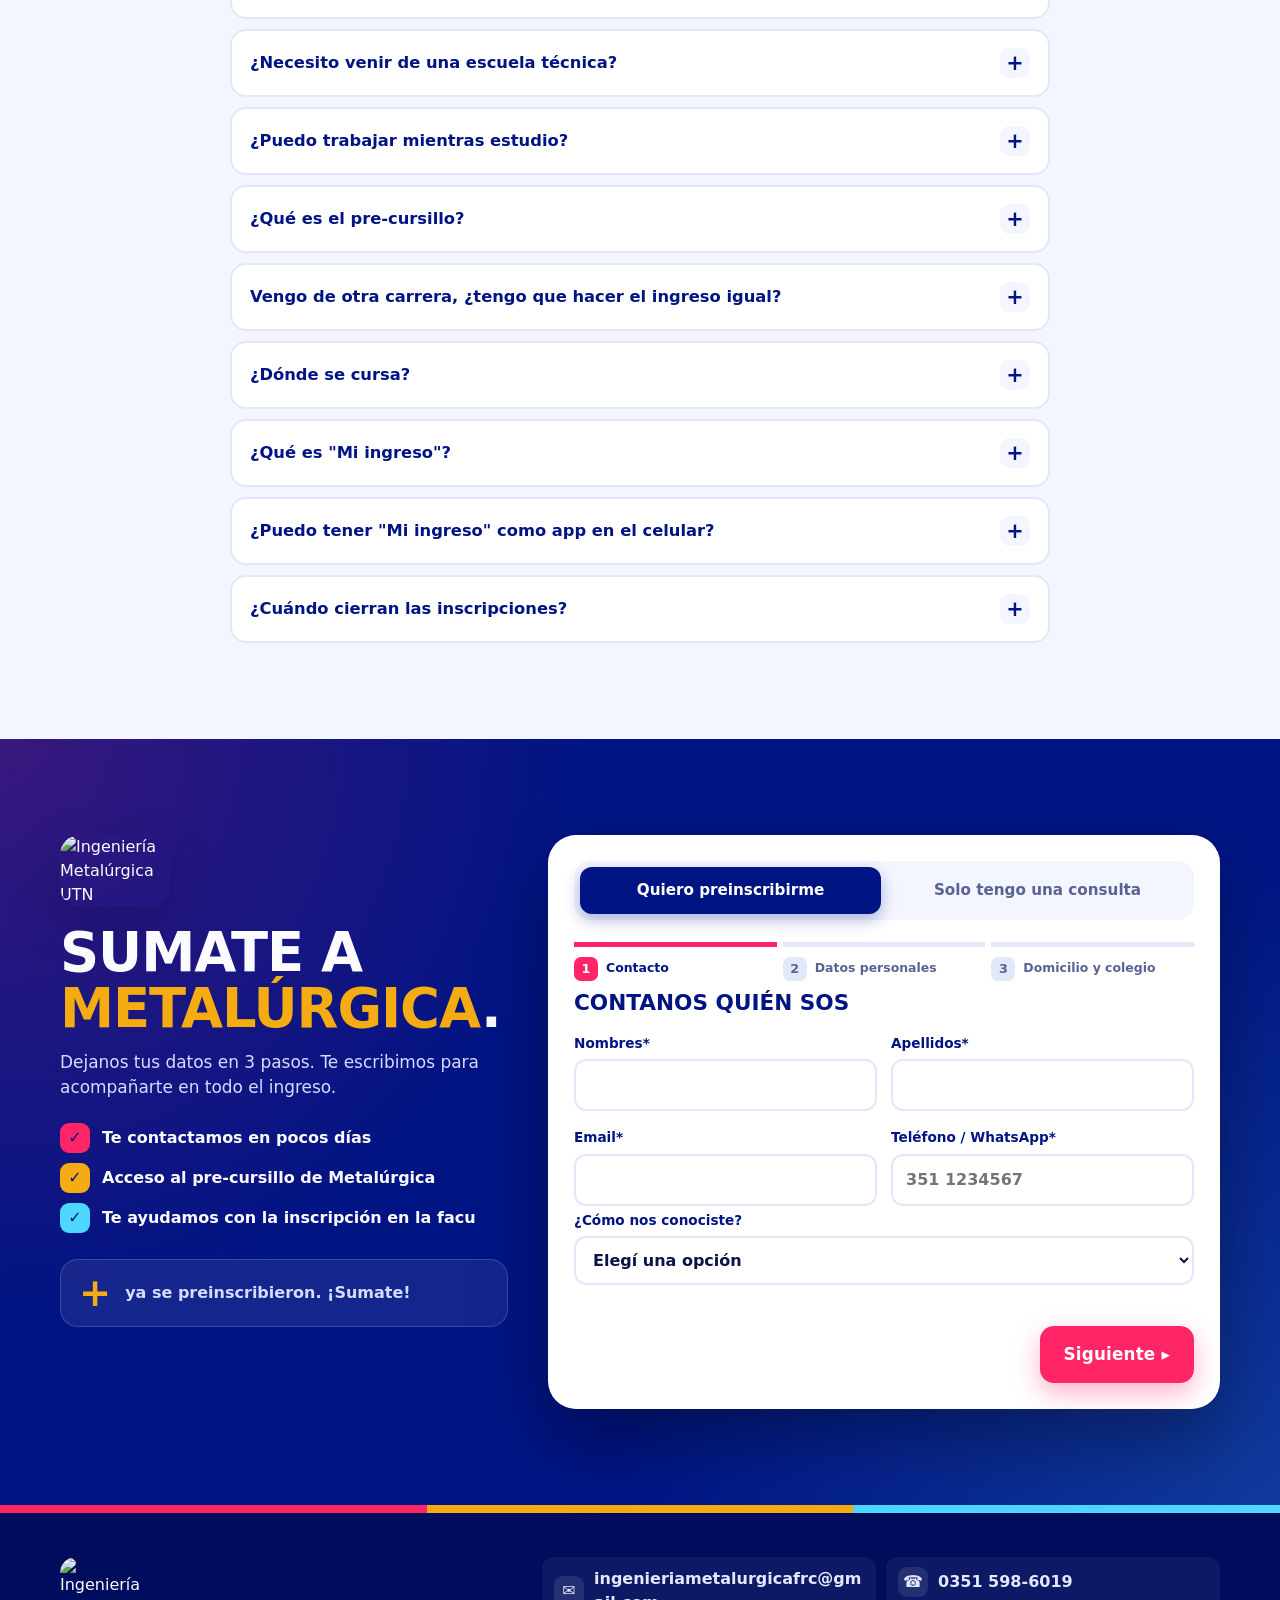
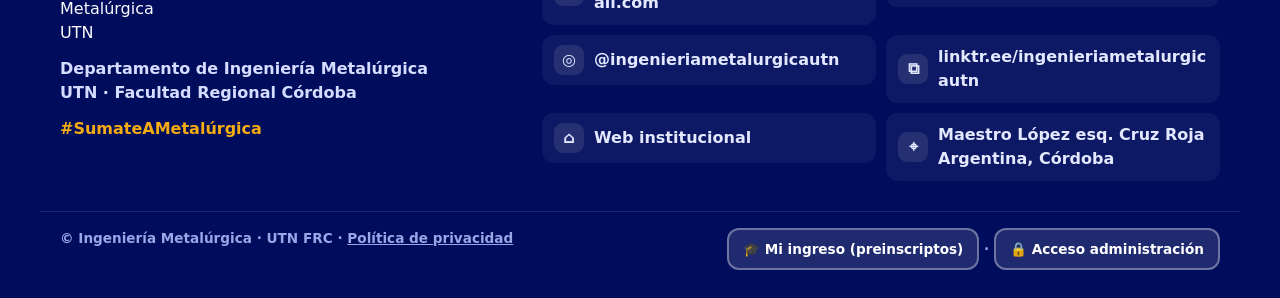
==== commit cfa0c751: "App instalable: botón para descargar Mi ingreso y el panel en el celular" ====
--- a/index.html
+++ b/index.html
@@ -254,7 +254,10 @@
         <h3>¿Ya te preinscribiste? Seguí tu trayectoria en <span class="hl-cyan">Mi ingreso</span></h3>
         <p>Es tu espacio personal como aspirante: ves en qué paso del ingreso estás y qué te falta, tus notas del cursillo, subís la documentación desde el celular y nos escribís. Entrás con el email con el que te preinscribiste y un código que te llega al momento, sin contraseñas.</p>
       </div>
-      <a href="mi-ingreso.html" class="btn btn-pink">Entrar a Mi ingreso ▸</a>
+      <div class="mi-acc">
+        <a href="mi-ingreso.html" class="btn btn-pink">Entrar a Mi ingreso ▸</a>
+        <a href="mi-ingreso.html#instalar" class="mi-app">📲 Descargar la app en el celular</a>
+      </div>
     </div>
   </div>
 </section>
@@ -274,6 +277,7 @@
       <details><summary>Vengo de otra carrera, ¿tengo que hacer el ingreso igual?</summary><p>Depende de tu situación: en algunos casos el ingreso puede aprobarse por equivalencia. Escribinos y lo revisamos con vos.</p></details>
       <details><summary>¿Dónde se cursa?</summary><p>En la UTN Facultad Regional Córdoba, Maestro López esq. Cruz Roja Argentina, Ciudad Universitaria, Córdoba.</p></details>
       <details><summary>¿Qué es "Mi ingreso"?</summary><p>Es el espacio para quienes ya se preinscribieron: ahí seguís tu trayectoria paso a paso (validación de datos, cursillo, documentación e inscripción), ves tus notas, subís los documentos y nos mandás mensajes. Entrás en <a href="mi-ingreso.html">Mi ingreso</a> con tu email y un código; no necesitás contraseña.</p></details>
+      <details><summary>¿Puedo tener "Mi ingreso" como app en el celular?</summary><p>Sí. Entrá a <a href="mi-ingreso.html#instalar">Mi ingreso</a> desde el celular y tocá <b>📲 Instalar Mi ingreso en el celular</b>. En Android se instala con un toque; en iPhone, desde Safari: botón Compartir › <b>Agregar a inicio</b>. No hace falta ir a ninguna tienda de apps.</p></details>
       <details><summary>¿Cuándo cierran las inscripciones?</summary><p>El <b class="cierre-inline">29 de noviembre</b>. No lo dejes para último momento: preinscribite y te ayudamos con todo el trámite.</p></details>
     </div>
   </div>
--- a/assets/css/estilos.css
+++ b/assets/css/estilos.css
@@ -358,4 +358,7 @@
 .mi-txt h3{margin:0 0 6px;font-size:1.15rem;color:#fff}
 .mi-txt p{margin:0;color:rgba(255,255,255,.82);line-height:1.5}
 .mi-box .btn{flex:0 0 auto}
-@media (max-width:760px){.mi-box{flex-direction:column;align-items:flex-start}.mi-box .btn{width:100%}}
+.mi-acc{flex:0 0 auto;display:grid;gap:10px;justify-items:center}
+.mi-app{color:#4ED6FF;font-weight:800;font-size:.86rem;text-decoration:none;border-bottom:1px dashed rgba(78,214,255,.6);padding-bottom:1px}
+.mi-app:hover{color:#fff}
+@media (max-width:760px){.mi-box{flex-direction:column;align-items:flex-start}.mi-box .btn,.mi-acc{width:100%}}
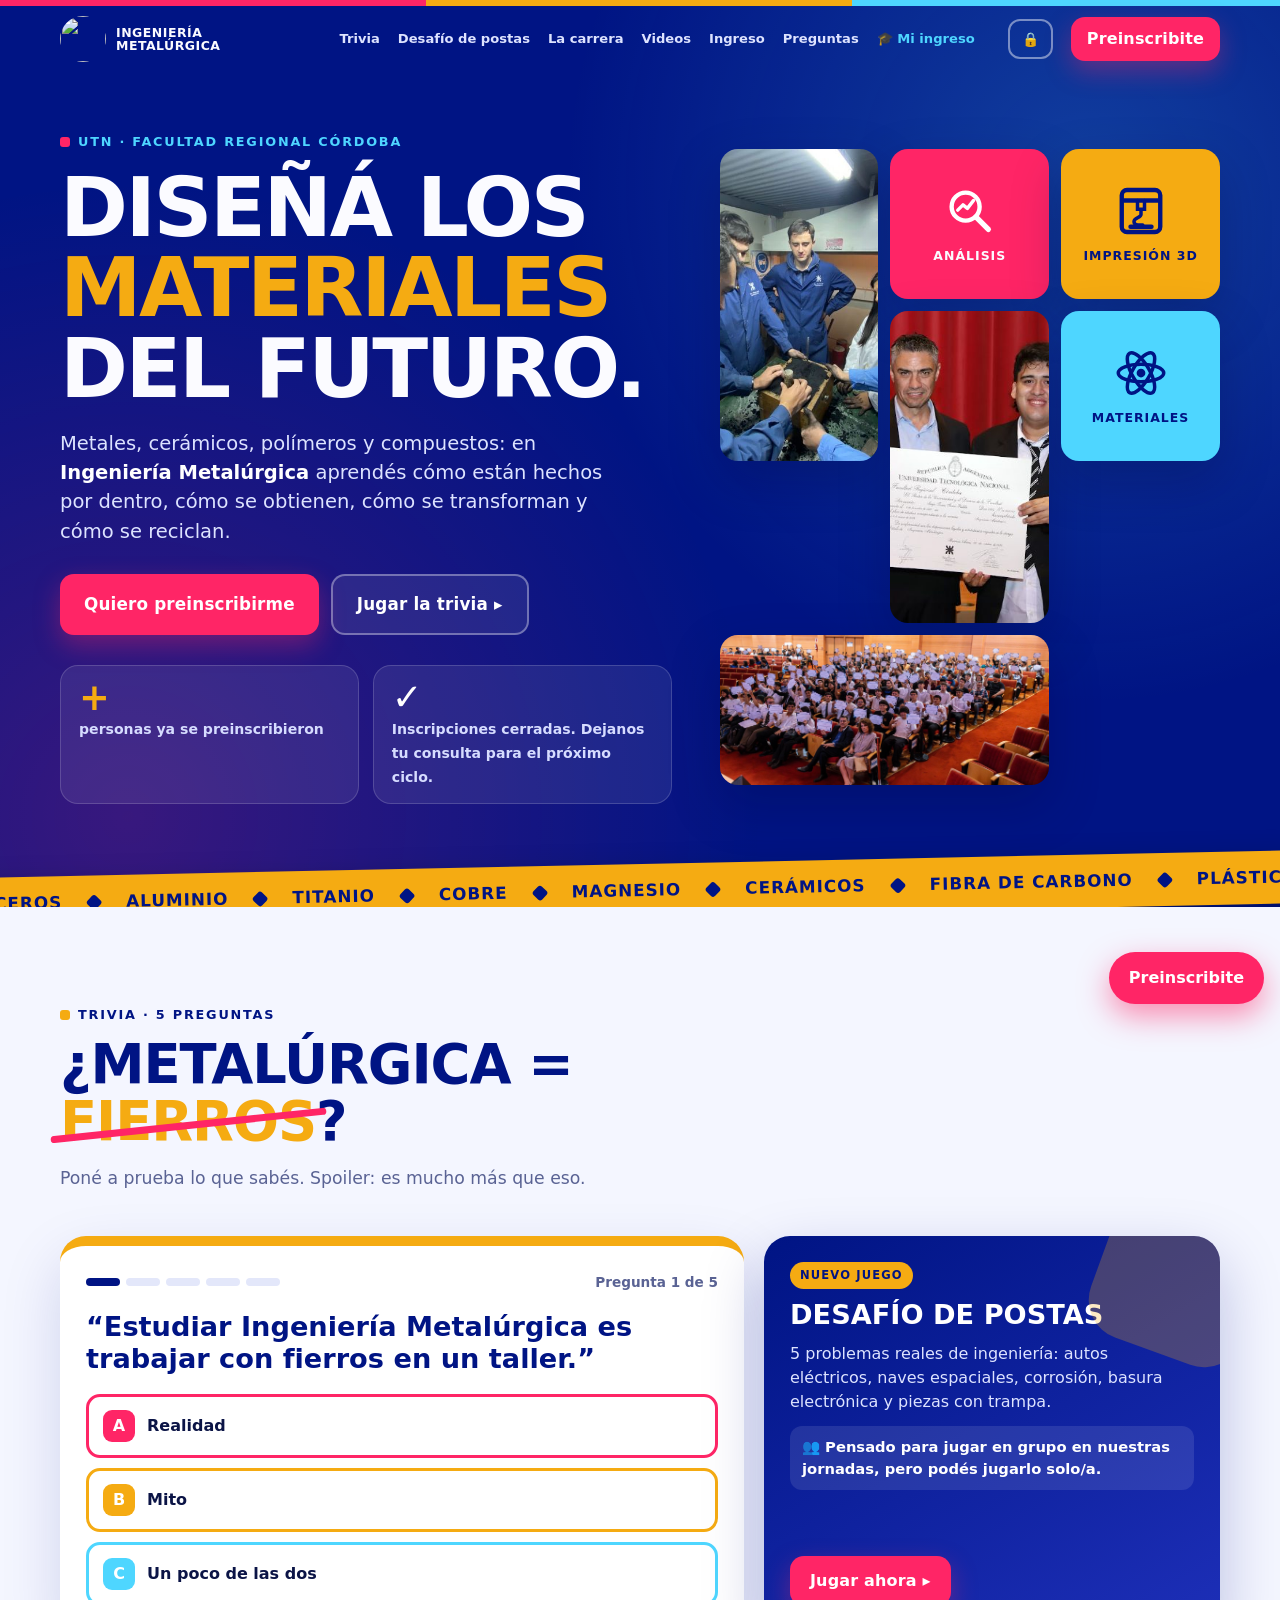
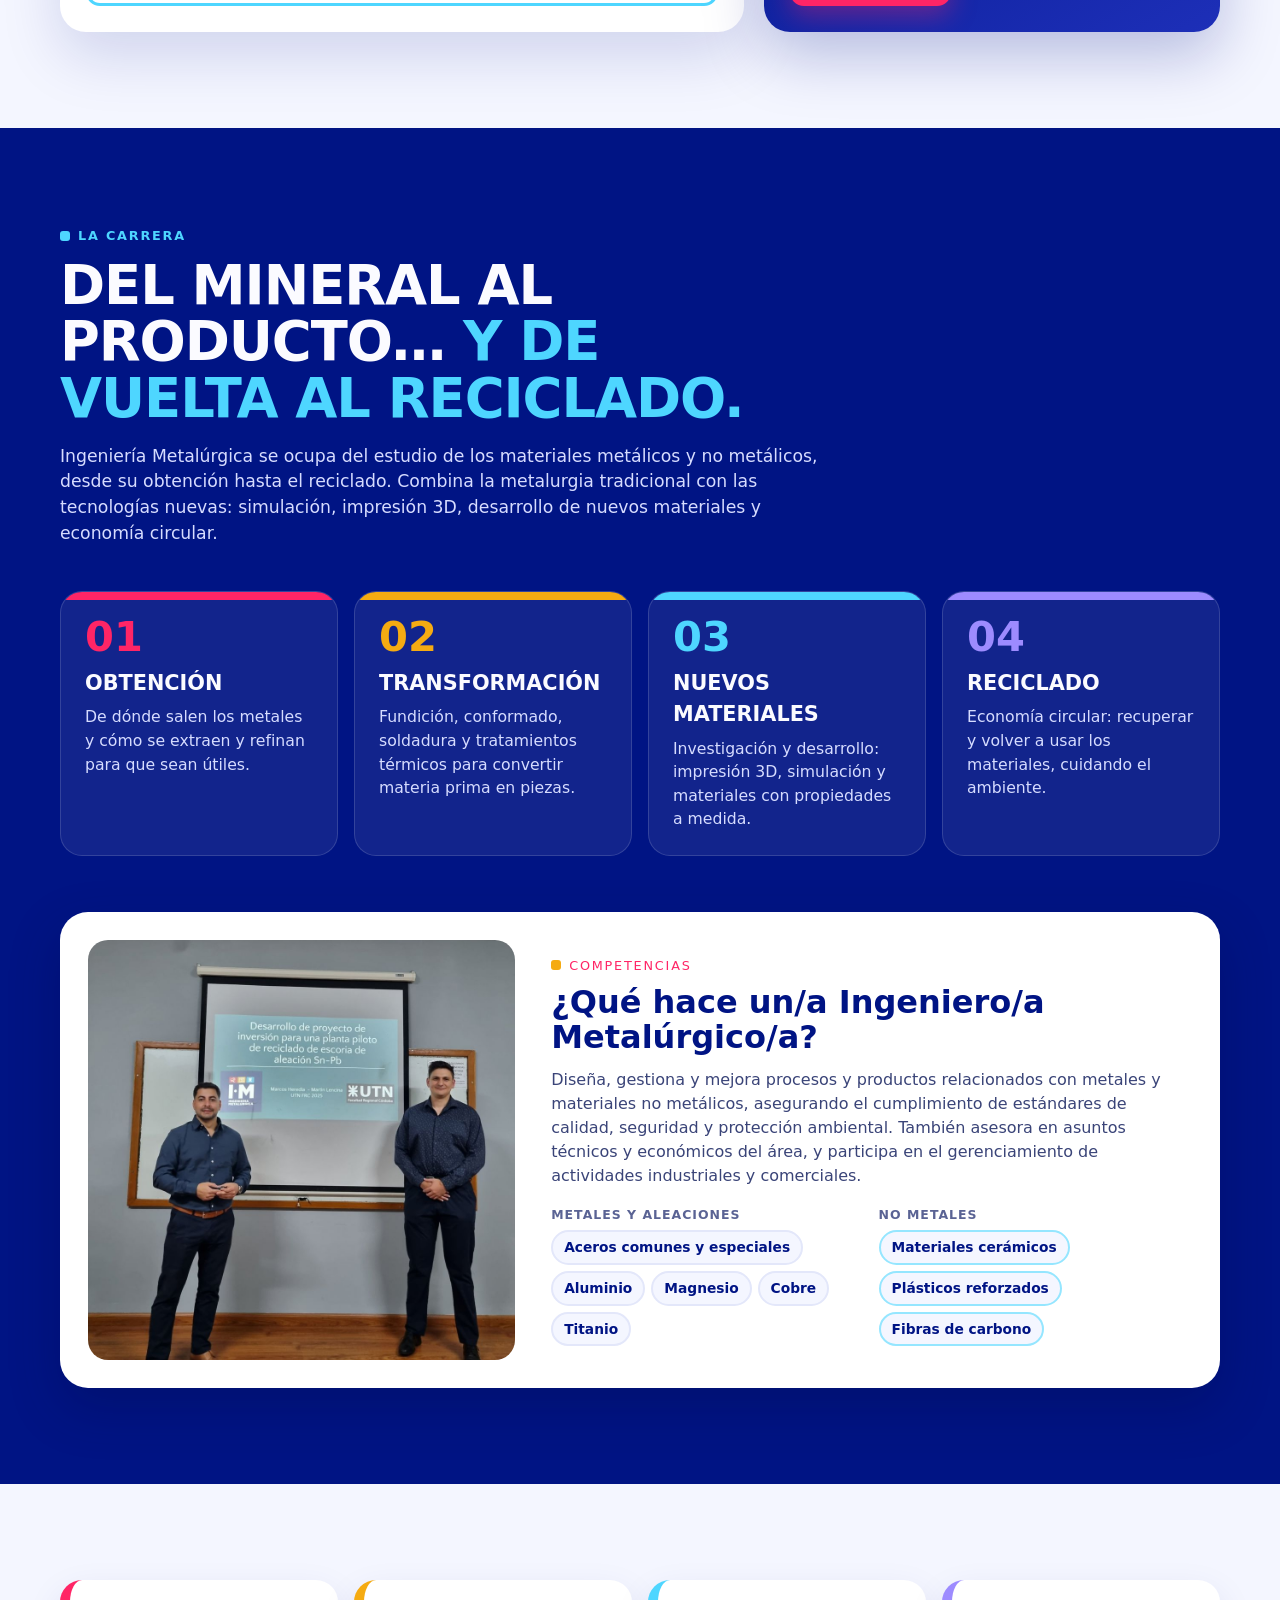
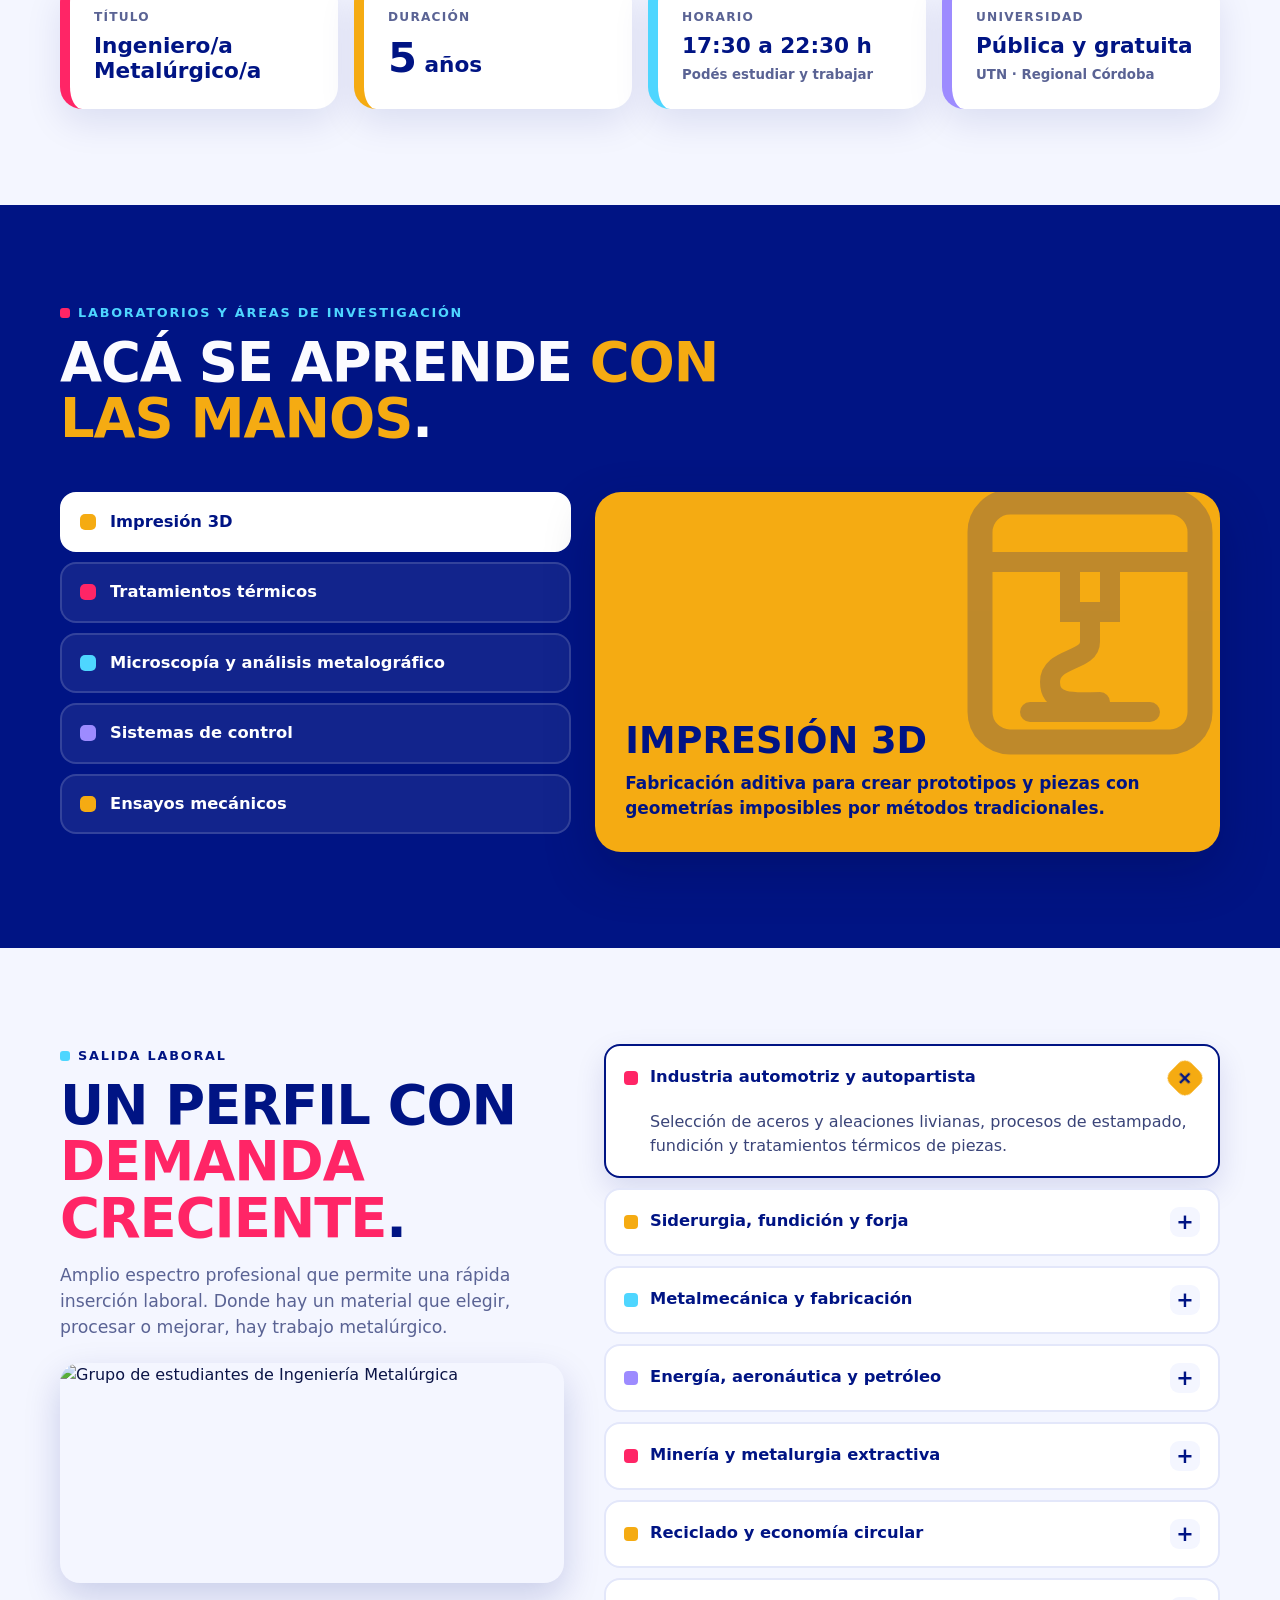
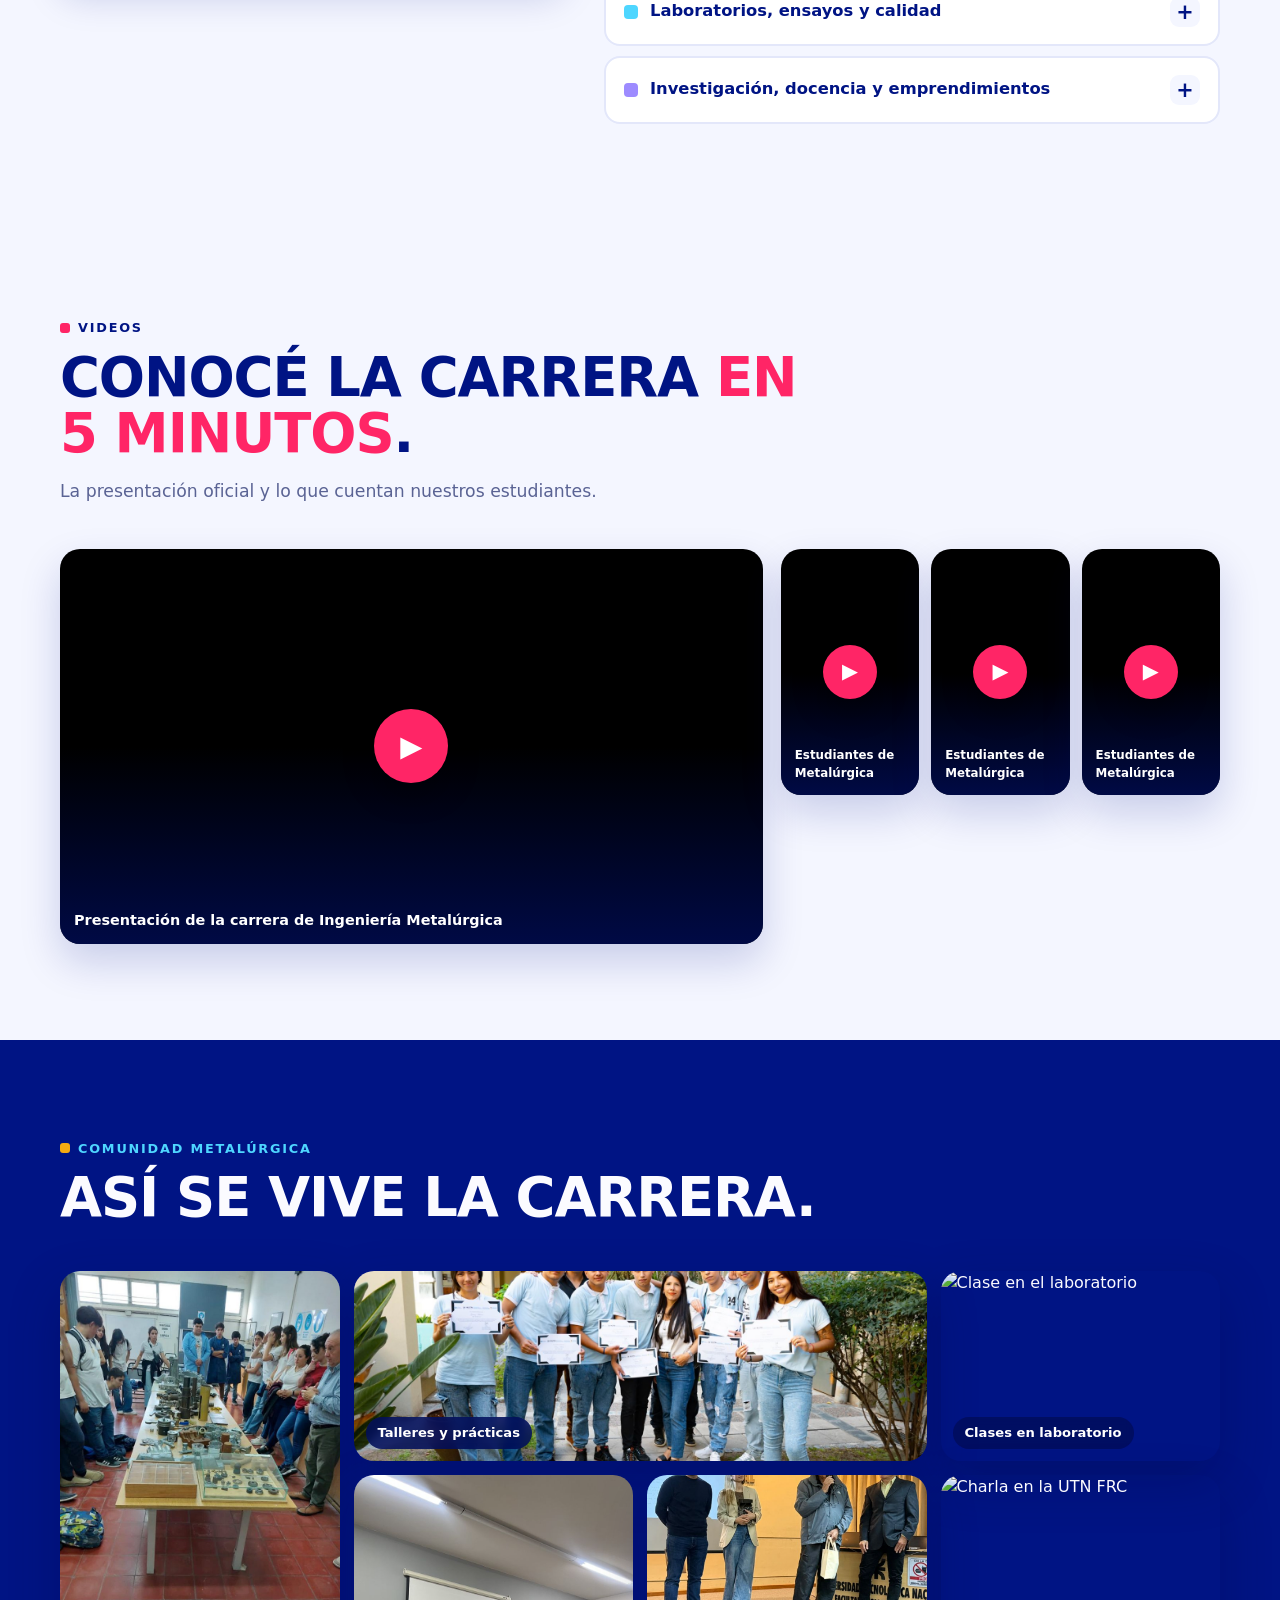
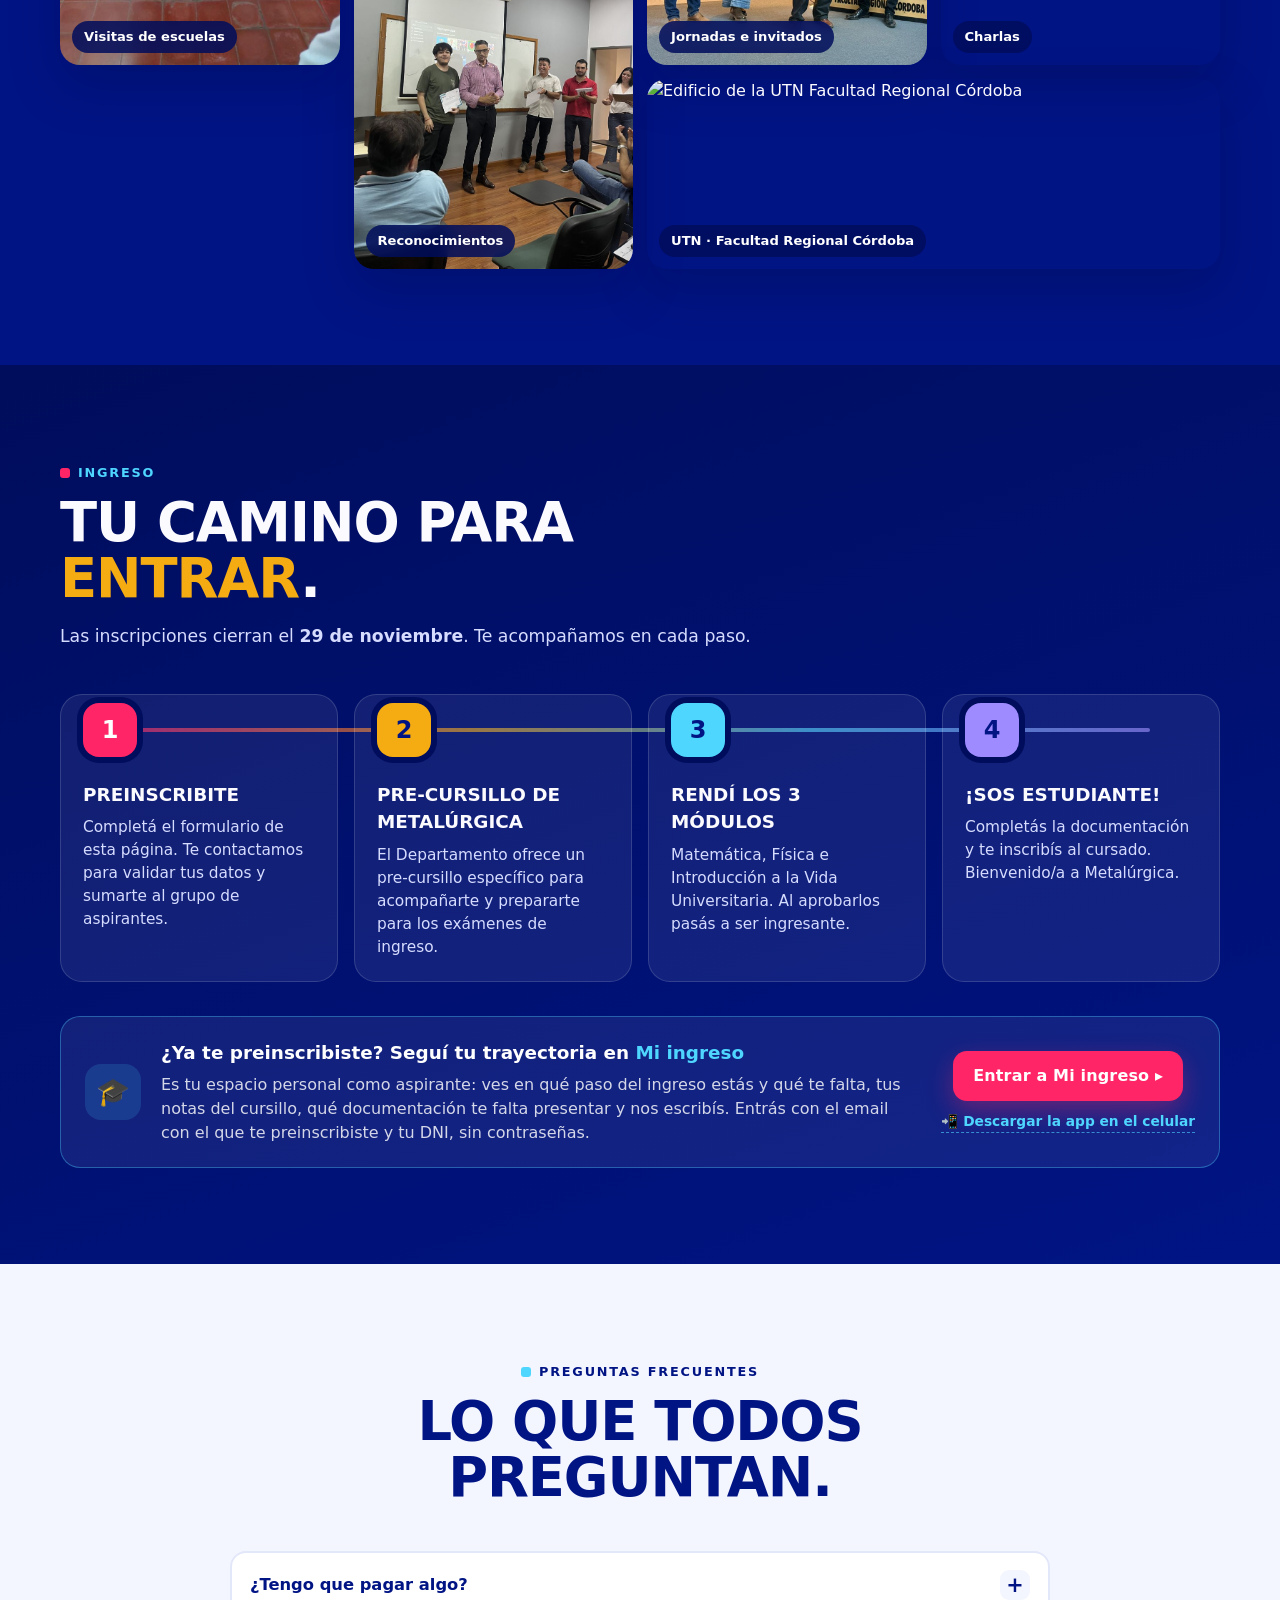
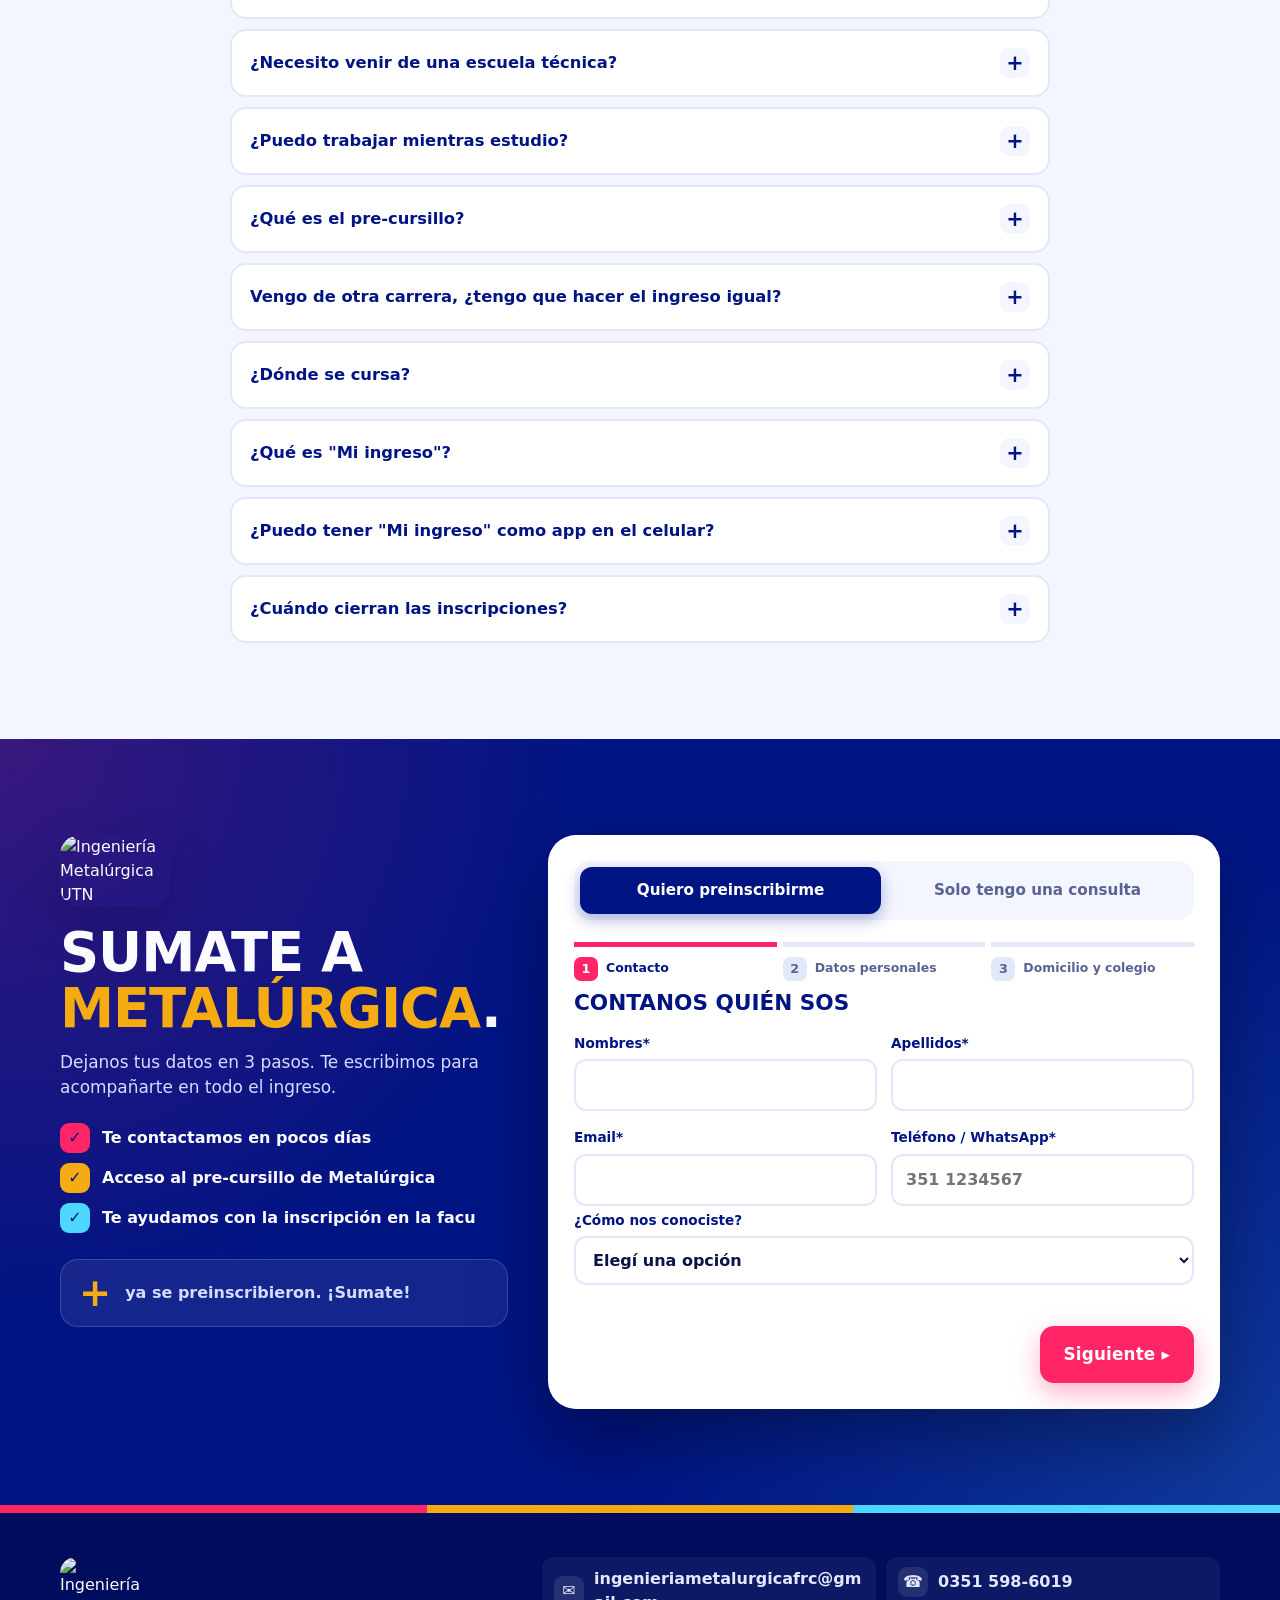
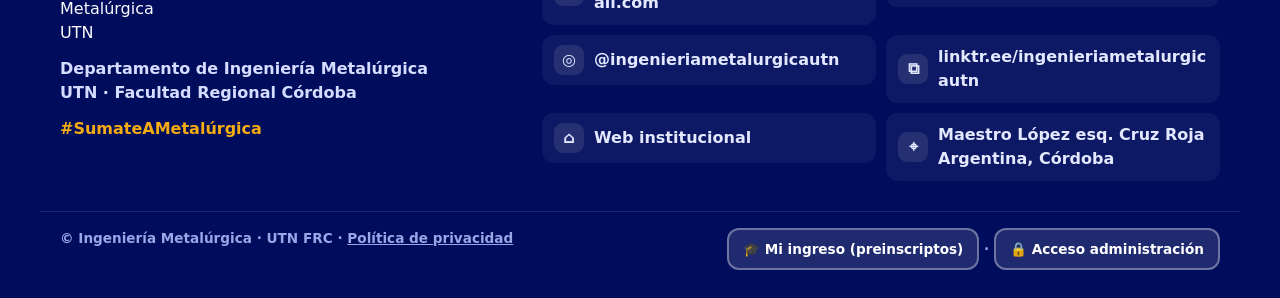
==== commit 5e1caaef: "v5: Mi ingreso con email + DNI, documentación en papel" ====
--- a/index.html
+++ b/index.html
@@ -252,7 +252,7 @@
       <div class="mi-ic" aria-hidden="true">🎓</div>
       <div class="mi-txt">
         <h3>¿Ya te preinscribiste? Seguí tu trayectoria en <span class="hl-cyan">Mi ingreso</span></h3>
-        <p>Es tu espacio personal como aspirante: ves en qué paso del ingreso estás y qué te falta, tus notas del cursillo, subís la documentación desde el celular y nos escribís. Entrás con el email con el que te preinscribiste y un código que te llega al momento, sin contraseñas.</p>
+        <p>Es tu espacio personal como aspirante: ves en qué paso del ingreso estás y qué te falta, tus notas del cursillo, qué documentación te falta presentar y nos escribís. Entrás con el email con el que te preinscribiste y tu DNI, sin contraseñas.</p>
       </div>
       <div class="mi-acc">
         <a href="mi-ingreso.html" class="btn btn-pink">Entrar a Mi ingreso ▸</a>
@@ -276,7 +276,7 @@
       <details><summary>¿Qué es el pre-cursillo?</summary><p>Es un acompañamiento específico que ofrece el Departamento de Ingeniería Metalúrgica a sus aspirantes, para prepararlos para los módulos de ingreso.</p></details>
       <details><summary>Vengo de otra carrera, ¿tengo que hacer el ingreso igual?</summary><p>Depende de tu situación: en algunos casos el ingreso puede aprobarse por equivalencia. Escribinos y lo revisamos con vos.</p></details>
       <details><summary>¿Dónde se cursa?</summary><p>En la UTN Facultad Regional Córdoba, Maestro López esq. Cruz Roja Argentina, Ciudad Universitaria, Córdoba.</p></details>
-      <details><summary>¿Qué es "Mi ingreso"?</summary><p>Es el espacio para quienes ya se preinscribieron: ahí seguís tu trayectoria paso a paso (validación de datos, cursillo, documentación e inscripción), ves tus notas, subís los documentos y nos mandás mensajes. Entrás en <a href="mi-ingreso.html">Mi ingreso</a> con tu email y un código; no necesitás contraseña.</p></details>
+      <details><summary>¿Qué es "Mi ingreso"?</summary><p>Es el espacio para quienes ya se preinscribieron: ahí seguís tu trayectoria paso a paso (validación de datos, cursillo, documentación e inscripción), ves tus notas, qué documentación te falta presentar y nos mandás mensajes. Entrás en <a href="mi-ingreso.html">Mi ingreso</a> con tu email y tu DNI; no necesitás contraseña.</p></details>
       <details><summary>¿Puedo tener "Mi ingreso" como app en el celular?</summary><p>Sí. Entrá a <a href="mi-ingreso.html#instalar">Mi ingreso</a> desde el celular y tocá <b>📲 Instalar Mi ingreso en el celular</b>. En Android se instala con un toque; en iPhone, desde Safari: botón Compartir › <b>Agregar a inicio</b>. No hace falta ir a ninguna tienda de apps.</p></details>
       <details><summary>¿Cuándo cierran las inscripciones?</summary><p>El <b class="cierre-inline">29 de noviembre</b>. No lo dejes para último momento: preinscribite y te ayudamos con todo el trámite.</p></details>
     </div>
@@ -376,7 +376,7 @@
         <div class="done-badge">✓</div>
         <h3 id="doneT">¡Listo! Ya estás adentro.</h3>
         <p id="doneP">Te enviamos un email de confirmación. En breve te contactamos.</p>
-        <p class="done-portal">Seguí tu ingreso, subí la documentación y escribinos desde <a href="mi-ingreso.html"><b>Mi ingreso</b></a> (entrás con tu email).</p>
+        <p class="done-portal">Seguí tu ingreso, mirá qué documentación tenés que presentar y escribinos desde <a href="mi-ingreso.html"><b>Mi ingreso</b></a> (entrás con tu email y tu DNI).</p>
         <div class="done-count"><b id="contador3">—</b><span>preinscriptos y contando</span></div>
         <a class="btn btn-pink" href="https://www.instagram.com/ingenieriametalurgicautn/" target="_blank" rel="noopener">Seguinos en Instagram</a>
       </div>
